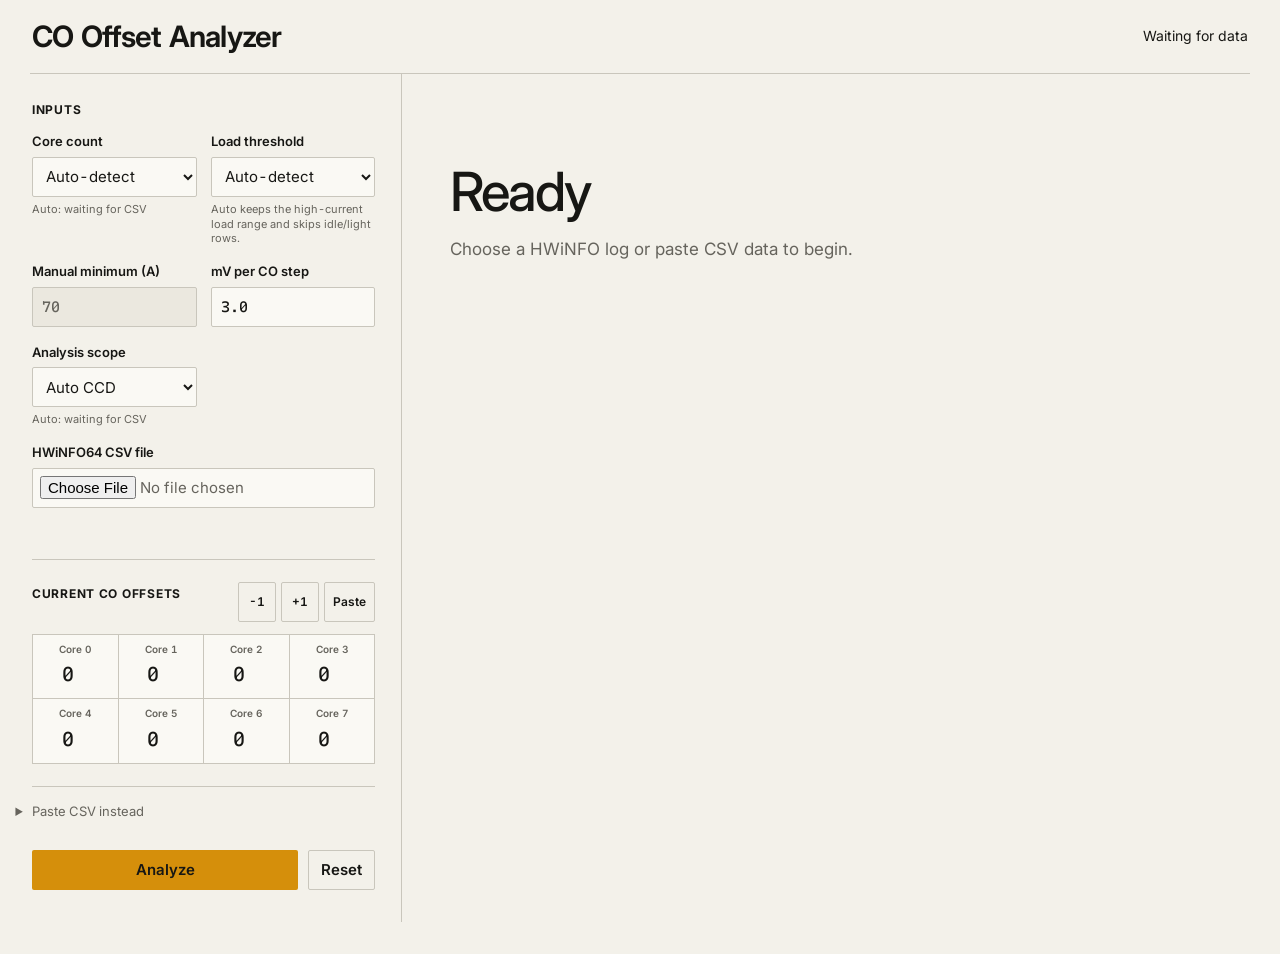
==== index.html @ 3c368aff "Refine V2 typography" ====
<!DOCTYPE html>
<html lang="en">
<head>
    <meta charset="UTF-8">
    <meta name="viewport" content="width=device-width, initial-scale=1.0">
    <title>CO Offset Analyzer — V2</title>
    <link rel="icon" type="image/svg+xml" href="favicon.svg">
    <link rel="preconnect" href="https://fonts.googleapis.com">
    <link rel="preconnect" href="https://fonts.gstatic.com" crossorigin>
    <link rel="stylesheet" href="https://fonts.googleapis.com/css2?family=Inter:wght@400..700&amp;family=Recursive:MONO,wght@1,400..700&amp;display=swap">
    <style>
        :root {
            color-scheme: dark;
            --bg: #111418;
            --panel: #191f26;
            --panel-soft: #202833;
            --panel-strong: #263241;
            --text: #eef3f7;
            --muted: #9eacba;
            --line: #33404f;
            --accent: #52b788;
            --accent-strong: #3a9f72;
            --warn: #f2b84b;
            --danger: #ff6b6b;
            --shadow: 0 24px 80px rgba(0, 0, 0, 0.35);
        }

        * {
            box-sizing: border-box;
        }

        body {
            margin: 0;
            min-height: 100vh;
            background:
                radial-gradient(circle at top left, rgba(82, 183, 136, 0.16), transparent 34rem),
                linear-gradient(135deg, #0f1216 0%, #151b21 52%, #12161b 100%);
            color: var(--text);
            font-family: Inter, "Segoe UI", Arial, sans-serif;
            line-height: 1.45;
        }

        .app {
            width: min(1440px, calc(100% - 32px));
            margin: 0 auto;
            padding: 28px 0 44px;
        }

        .topbar {
            display: flex;
            align-items: flex-end;
            justify-content: space-between;
            gap: 20px;
            margin-bottom: 22px;
        }

        .eyebrow {
            margin: 0 0 6px;
            color: var(--accent);
            font-size: 12px;
            font-weight: 800;
            letter-spacing: 0;
            text-transform: uppercase;
        }

        h1,
        h2,
        h3,
        p {
            margin-top: 0;
        }

        h1 {
            margin-bottom: 0;
            font-size: clamp(28px, 4vw, 48px);
            letter-spacing: 0;
            line-height: 1.05;
        }

        h2 {
            margin-bottom: 16px;
            font-size: 22px;
        }

        h3 {
            margin-bottom: 12px;
            font-size: 16px;
        }

        .status-pill {
            display: inline-flex;
            align-items: center;
            min-height: 34px;
            padding: 7px 12px;
            border: 1px solid var(--line);
            border-radius: 999px;
            background: rgba(25, 31, 38, 0.82);
            color: var(--muted);
            font-size: 13px;
            white-space: nowrap;
        }

        .layout {
            display: grid;
            grid-template-columns: minmax(320px, 430px) minmax(0, 1fr);
            gap: 18px;
            align-items: start;
        }

        .panel {
            background: rgba(25, 31, 38, 0.94);
            border: 1px solid rgba(255, 255, 255, 0.08);
            border-radius: 8px;
            box-shadow: var(--shadow);
        }

        .controls {
            position: sticky;
            top: 18px;
            padding: 20px;
        }

        .results-panel {
            min-height: 560px;
            padding: 20px;
        }

        .section {
            padding: 16px 0;
            border-top: 1px solid var(--line);
        }

        .section:first-of-type {
            padding-top: 0;
            border-top: 0;
        }

        .form-grid {
            display: grid;
            grid-template-columns: 1fr 1fr;
            gap: 12px;
        }

        .form-field-full {
            grid-column: 1 / -1;
        }

        label {
            display: block;
            margin-bottom: 7px;
            color: #c8d2dc;
            font-size: 13px;
            font-weight: 700;
        }

        input[type="number"],
        input[type="file"],
        textarea,
        select {
            width: 100%;
            min-height: 42px;
            padding: 10px 11px;
            border: 1px solid var(--line);
            border-radius: 6px;
            background: #10151b;
            color: var(--text);
            font: inherit;
            outline: none;
            transition: border-color 0.16s ease, box-shadow 0.16s ease, background 0.16s ease;
        }

        input[type="number"]:focus,
        input[type="file"]:focus,
        textarea:focus,
        select:focus {
            border-color: var(--accent);
            box-shadow: 0 0 0 3px rgba(82, 183, 136, 0.18);
        }

        input[type="file"] {
            padding: 8px;
            color: var(--muted);
        }

        textarea {
            min-height: 188px;
            resize: vertical;
            font-family: "Cascadia Mono", Consolas, monospace;
            font-size: 12px;
        }

        .field-note {
            margin: 7px 0 0;
            color: var(--muted);
            font-size: 12px;
        }

        .offset-toolbar {
            display: flex;
            align-items: center;
            justify-content: space-between;
            gap: 12px;
            margin-bottom: 12px;
        }

        .button-row {
            display: flex;
            gap: 8px;
            align-items: center;
        }

        .offset-inputs {
            display: grid;
            grid-template-columns: repeat(auto-fit, minmax(84px, 1fr));
            gap: 9px;
        }

        .offset-input {
            padding: 10px;
            border: 1px solid var(--line);
            border-radius: 6px;
            background: var(--panel-soft);
        }

        .offset-input label {
            margin-bottom: 6px;
            color: var(--muted);
            font-size: 12px;
        }

        .offset-input input {
            min-height: 36px;
            margin: 0;
            text-align: center;
            font-weight: 800;
        }

        .actions {
            display: grid;
            grid-template-columns: 1fr auto;
            gap: 10px;
            margin-top: 16px;
        }

        button {
            min-height: 42px;
            border: 0;
            border-radius: 6px;
            cursor: pointer;
            font: inherit;
            font-weight: 800;
            transition: transform 0.12s ease, background 0.16s ease, border-color 0.16s ease;
        }

        button:hover {
            transform: translateY(-1px);
        }

        button:active {
            transform: translateY(0);
        }

        button:disabled {
            cursor: wait;
            opacity: 0.62;
            transform: none;
        }

        .primary-btn {
            background: var(--accent);
            color: #08110d;
        }

        .primary-btn:hover {
            background: #68c99c;
        }

        .ghost-btn {
            padding: 0 14px;
            border: 1px solid var(--line);
            background: transparent;
            color: var(--text);
        }

        .ghost-btn:hover {
            border-color: var(--accent);
            background: rgba(82, 183, 136, 0.1);
        }

        .empty-state {
            display: grid;
            place-items: center;
            min-height: 516px;
            border: 1px dashed var(--line);
            border-radius: 8px;
            background: rgba(255, 255, 255, 0.02);
            text-align: center;
        }

        .empty-state-inner {
            width: min(440px, 100%);
            padding: 22px;
        }

        .empty-icon {
            display: inline-grid;
            place-items: center;
            width: 58px;
            height: 58px;
            margin-bottom: 16px;
            border-radius: 50%;
            background: rgba(82, 183, 136, 0.14);
            color: var(--accent);
            font-size: 28px;
            font-weight: 900;
        }

        .empty-state p {
            margin-bottom: 0;
            color: var(--muted);
        }

        .message {
            padding: 14px 15px;
            border-radius: 6px;
            border: 1px solid;
            font-weight: 700;
        }

        .message.error {
            border-color: rgba(255, 107, 107, 0.45);
            background: rgba(255, 107, 107, 0.12);
            color: #ffd2d2;
        }

        .message.success {
            border-color: rgba(82, 183, 136, 0.45);
            background: rgba(82, 183, 136, 0.12);
            color: #c9f3dc;
        }

        .message.warn {
            border-color: rgba(242, 184, 75, 0.48);
            background: rgba(242, 184, 75, 0.12);
            color: #ffe0a3;
        }

        .message.info {
            border-color: rgba(111, 171, 214, 0.42);
            background: rgba(111, 171, 214, 0.12);
            color: #d7eafa;
        }

        .metrics {
            display: grid;
            grid-template-columns: repeat(4, minmax(130px, 1fr));
            gap: 10px;
            margin-bottom: 18px;
        }

        .metric {
            padding: 14px;
            border: 1px solid var(--line);
            border-radius: 6px;
            background: var(--panel-soft);
        }

        .metric.good {
            border-color: rgba(82, 183, 136, 0.45);
            background: rgba(82, 183, 136, 0.1);
        }

        .metric.warn {
            border-color: rgba(242, 184, 75, 0.48);
            background: rgba(242, 184, 75, 0.1);
        }

        .metric.bad {
            border-color: rgba(255, 107, 107, 0.48);
            background: rgba(255, 107, 107, 0.1);
        }

        .metric-label {
            margin-bottom: 6px;
            color: var(--muted);
            font-size: 12px;
            font-weight: 800;
            text-transform: uppercase;
            letter-spacing: 0;
        }

        .metric-value {
            font-size: 24px;
            font-weight: 900;
            line-height: 1.1;
        }

        .metric-unit {
            color: var(--muted);
            font-size: 13px;
            font-weight: 700;
        }

        .result-grid {
            display: grid;
            grid-template-columns: minmax(0, 1.1fr) minmax(260px, 0.9fr);
            gap: 14px;
        }

        .result-card {
            border: 1px solid var(--line);
            border-radius: 8px;
            background: var(--panel-soft);
            overflow: hidden;
        }

        .card-head {
            display: flex;
            align-items: center;
            justify-content: space-between;
            gap: 12px;
            padding: 13px 14px;
            border-bottom: 1px solid var(--line);
            background: var(--panel-strong);
        }

        .card-head h3 {
            margin: 0;
        }

        table {
            width: 100%;
            border-collapse: collapse;
        }

        th,
        td {
            padding: 10px 12px;
            border-bottom: 1px solid rgba(255, 255, 255, 0.06);
            text-align: right;
            font-size: 13px;
        }

        th:first-child,
        td:first-child {
            text-align: left;
        }

        th {
            color: var(--muted);
            font-size: 11px;
            text-transform: uppercase;
            letter-spacing: 0;
        }

        tr:last-child td {
            border-bottom: 0;
        }

        .positive {
            color: #ffb4a8;
        }

        .negative {
            color: #a9e8c7;
        }

        .recommendation-list {
            display: grid;
            grid-template-columns: repeat(auto-fit, minmax(104px, 1fr));
            gap: 9px;
            padding: 14px;
        }

        .rec-chip {
            padding: 11px;
            border: 1px solid rgba(82, 183, 136, 0.28);
            border-radius: 6px;
            background: rgba(82, 183, 136, 0.1);
        }

        .rec-chip strong {
            display: block;
            margin-bottom: 4px;
            color: var(--muted);
            font-size: 12px;
        }

        .rec-value {
            font-size: 24px;
            font-weight: 900;
        }

        .rec-change {
            color: var(--muted);
            font-size: 12px;
        }

        .copy-box {
            margin: 0 14px 14px;
            padding: 12px;
            border: 1px solid var(--line);
            border-radius: 6px;
            background: #10151b;
            color: #d8e3eb;
            font-family: "Cascadia Mono", Consolas, monospace;
            font-size: 12px;
            white-space: pre-wrap;
        }

        .file-line {
            display: flex;
            align-items: center;
            justify-content: space-between;
            gap: 8px;
        }

        #fileName {
            color: var(--muted);
            font-size: 12px;
            overflow: hidden;
            text-overflow: ellipsis;
            white-space: nowrap;
        }

        .progress-wrap {
            display: grid;
            gap: 7px;
            margin-top: 10px;
        }

        .progress-wrap[hidden] {
            display: none;
        }

        .progress-head {
            display: flex;
            justify-content: space-between;
            gap: 12px;
            color: var(--muted);
            font-size: 12px;
            font-weight: 800;
        }

        .progress-detail {
            min-width: 0;
            overflow: hidden;
            text-align: right;
            text-overflow: ellipsis;
            white-space: nowrap;
        }

        .progress-track {
            height: 8px;
            overflow: hidden;
            border: 1px solid var(--line);
            border-radius: 999px;
            background: #10151b;
        }

        .progress-bar {
            width: 0%;
            height: 100%;
            border-radius: inherit;
            background: linear-gradient(90deg, var(--accent), #9ee6bd);
            transition: width 0.14s ease;
        }

        .progress-wrap.indeterminate .progress-bar {
            width: 40%;
            animation: progress-sweep 1.15s ease-in-out infinite;
        }

        @keyframes progress-sweep {
            from {
                transform: translateX(-110%);
            }

            to {
                transform: translateX(280%);
            }
        }

        @media (max-width: 980px) {
            .layout,
            .result-grid {
                grid-template-columns: 1fr;
            }

            .controls {
                position: static;
            }

            .metrics {
                grid-template-columns: repeat(2, minmax(0, 1fr));
            }
        }

        @media (max-width: 620px) {
            .app {
                width: min(100% - 20px, 1440px);
                padding-top: 16px;
            }

            .topbar,
            .offset-toolbar {
                align-items: stretch;
                flex-direction: column;
            }

            .button-row {
                display: grid;
                grid-template-columns: repeat(2, minmax(0, 1fr));
            }

            .status-pill {
                width: 100%;
                justify-content: center;
            }

            .form-grid,
            .metrics,
            .actions {
                grid-template-columns: 1fr;
            }

            .metric-value,
            .rec-value {
                font-size: 21px;
            }
        }
    </style>
    <link rel="stylesheet" href="v2.css">
</head>
<body>
    <main class="app">
        <header class="topbar">
            <div>
                <p class="eyebrow">Curve Optimizer</p>
                <h1>CO Offset Analyzer</h1>
            </div>
            <div id="status" class="status-pill" role="status" aria-live="polite">Waiting for data</div>
        </header>

        <div class="layout">
            <section class="panel controls" aria-label="Analyzer controls">
                <div class="section">
                    <h2>Inputs</h2>
                    <div class="form-grid">
                        <div>
                            <label for="coreCount">Core count</label>
                            <select id="coreCount" onchange="updateCoreCountMode()">
                                <option value="auto" selected>Auto-detect</option>
                                <option value="4">4 cores</option>
                                <option value="6">6 cores</option>
                                <option value="8">8 cores</option>
                                <option value="10">10 cores</option>
                                <option value="12">12 cores</option>
                                <option value="14">14 cores</option>
                                <option value="16">16 cores</option>
                                <option value="24">24 cores</option>
                                <option value="32">32 cores</option>
                            </select>
                            <p id="coreDetect" class="field-note">Auto: waiting for CSV</p>
                        </div>
                        <div>
                            <label for="loadThresholdMode">Load threshold</label>
                            <select id="loadThresholdMode" onchange="updateLoadThresholdMode(); rerunIfReady()">
                                <option value="auto" selected>Auto-detect</option>
                                <option value="manual">Manual current</option>
                            </select>
                            <p id="loadThresholdNote" class="field-note">Auto keeps the high-current load range.</p>
                        </div>
                        <div>
                            <label for="minCurrent">Manual minimum (A)</label>
                            <input type="number" id="minCurrent" value="70" step="0.1" disabled>
                        </div>
                        <div>
                            <label for="mvStep">mV per CO step</label>
                            <input type="number" id="mvStep" value="3.0" step="0.1">
                        </div>
                        <div>
                            <label for="analysisScope">Analysis scope</label>
                            <select id="analysisScope" onchange="rerunIfReady()">
                                <option value="auto" selected>Auto CCD</option>
                                <option value="whole">Whole CPU</option>
                            </select>
                            <p id="scopeDetect" class="field-note">Auto: waiting for CSV</p>
                        </div>
                        <div class="form-field-full">
                            <label for="csvFile">HWiNFO64 CSV file</label>
                            <input type="file" id="csvFile" accept=".csv" onchange="handleFileUpload(event)">
                        </div>
                    </div>
                    <div class="file-line">
                        <p class="field-note">Upload a log or paste CSV content below.</p>
                        <span id="fileName"></span>
                    </div>
                    <div id="progressWrap" class="progress-wrap" hidden aria-live="polite">
                        <div class="progress-head">
                            <span id="progressPhase">Idle</span>
                            <span id="progressDetail" class="progress-detail"></span>
                        </div>
                        <div class="progress-track">
                            <div id="progressBar" class="progress-bar"></div>
                        </div>
                    </div>
                </div>

                <div class="section">
                    <div class="offset-toolbar">
                        <h3>Current CO offsets</h3>
                        <div class="button-row">
                            <button type="button" class="ghost-btn" onclick="nudgeAllOffsets(-1)">-1</button>
                            <button type="button" class="ghost-btn" onclick="nudgeAllOffsets(1)">+1</button>
                            <button type="button" class="ghost-btn" onclick="pasteOffsetsFromClipboard()">Paste</button>
                        </div>
                    </div>
                    <div id="offsetInputs" class="offset-inputs"></div>
                </div>

                <details class="source-details">
                    <summary>Paste CSV instead</summary>
                    <label for="csvText">CSV content</label>
                    <textarea id="csvText" placeholder="Paste HWiNFO64 CSV data here..."></textarea>
                    <button type="button" class="ghost-btn" onclick="clearCsv()">Clear pasted data</button>
                </details>

                <div class="actions">
                    <button id="analyzeButton" class="primary-btn" onclick="analyzeData()">Analyze</button>
                    <button type="button" class="ghost-btn" onclick="resetOffsets()">Reset</button>
                </div>
            </section>

            <section class="panel results-panel" aria-label="Analyzer results">
                <div id="results" class="empty-state">
                    <div class="empty-state-inner">
                        <div class="empty-icon">CO</div>
                        <h2>Ready</h2>
                        <p>Choose a HWiNFO log or paste CSV data to begin.</p>
                    </div>
                </div>
            </section>
        </div>
    </main>

    <script>
        let detectedCoreCount = null;
        let detectTimer = null;
        let autoAnalyzeTimer = null;
        let latestRecommendations = null;
        let uploadedCsvText = '';
        let uploadedCsvName = '';
        let activeAnalysisId = 0;
        const DEFAULT_CSV_PLACEHOLDER = 'Paste HWiNFO64 CSV data here...';
        const LARGE_TEXTAREA_LIMIT = 2 * 1024 * 1024;
        const ANALYSIS_YIELD_MS = 32;
        const AUTO_LOAD_PEAK_RATIO = 0.65;
        const AUTO_LOAD_P95_RATIO = 0.85;
        const AUTO_LOAD_USAGE_MIN = 80;
        const AUTO_LOAD_USAGE_MIN_ROWS = 10;
        const AUTO_LOAD_MIN_PER_CORE_A = 2.5;
        const AUTO_LOAD_MIN_FLOOR_A = 20;
        const CLOCK_STRETCH_MIN_ROWS = 100;
        const MIN_ACTIONABLE_ROWS = 30;

        updateOffsetInputs();
        updateLoadThresholdMode();
        document.getElementById('csvText').addEventListener('input', () => {
            uploadedCsvText = '';
            uploadedCsvName = '';
            activeAnalysisId++;
            document.getElementById('fileName').textContent = '';
            document.getElementById('csvText').placeholder = DEFAULT_CSV_PLACEHOLDER;
            clearProgress();
            clearTimeout(detectTimer);
            clearTimeout(autoAnalyzeTimer);
            detectTimer = setTimeout(() => {
                const csvText = getActiveCsvText();
                updateDetectedCoreCountFromText(csvText);
                scheduleAutoAnalyze(csvText);
            }, 180);
        });

        function setStatus(text) {
            document.getElementById('status').textContent = text;
        }

        function getActiveCsvText() {
            return uploadedCsvText || document.getElementById('csvText').value;
        }

        function setProgress(phase, percent = null, detail = '') {
            const wrap = document.getElementById('progressWrap');
            const bar = document.getElementById('progressBar');
            wrap.hidden = false;
            document.getElementById('progressPhase').textContent = phase;
            document.getElementById('progressDetail').textContent = detail;
            setStatus(phase);

            if (Number.isFinite(percent)) {
                const safePercent = Math.max(0, Math.min(100, percent));
                wrap.classList.remove('indeterminate');
                bar.style.width = `${safePercent}%`;
                bar.style.transform = '';
            } else {
                wrap.classList.add('indeterminate');
                bar.style.width = '';
                bar.style.transform = '';
            }
        }

        function clearProgress() {
            const wrap = document.getElementById('progressWrap');
            if (!wrap) return;

            wrap.hidden = true;
            wrap.classList.remove('indeterminate');
            document.getElementById('progressBar').style.width = '0%';
            document.getElementById('progressPhase').textContent = 'Idle';
            document.getElementById('progressDetail').textContent = '';
        }

        function setAnalysisBusy(isBusy) {
            const button = document.getElementById('analyzeButton');
            if (button) button.disabled = isBusy;
        }

        function yieldToBrowser() {
            return new Promise(resolve => setTimeout(resolve, 0));
        }

        async function paintProgress(phase, percent = null, detail = '') {
            setProgress(phase, percent, detail);
            await yieldToBrowser();
        }

        function cancelError() {
            const error = new Error('Analysis cancelled');
            error.cancelled = true;
            return error;
        }

        function ensureAnalysisCurrent(analysisId) {
            if (analysisId !== activeAnalysisId) {
                throw cancelError();
            }
        }

        function formatBytes(bytes) {
            if (!Number.isFinite(bytes)) return '';
            const units = ['B', 'KB', 'MB', 'GB'];
            let size = bytes;
            let unit = 0;

            while (size >= 1024 && unit < units.length - 1) {
                size /= 1024;
                unit++;
            }

            const digits = unit === 0 || size >= 10 ? 0 : 1;
            return `${size.toFixed(digits)} ${units[unit]}`;
        }

        function hasCsvContent(text) {
            return /\S/.test(text);
        }

        function rerunIfReady() {
            updateScopeLabel(null);
            const csvText = getActiveCsvText();
            if (canAnalyzeText(csvText)) {
                analyzeData();
            }
        }

        function updateCoreCountMode() {
            updateCoreCountLabel();
            updateOffsetInputs();
        }

        function updateLoadThresholdMode() {
            const mode = document.getElementById('loadThresholdMode').value;
            const input = document.getElementById('minCurrent');
            const note = document.getElementById('loadThresholdNote');
            input.disabled = mode !== 'manual';
            note.textContent = mode === 'manual'
                ? 'Use this only when you know the current range for the workload.'
                : 'Auto keeps the high-current load range and skips idle/light rows.';
        }

        function resolveCoreCount() {
            const selected = document.getElementById('coreCount').value;
            return selected === 'auto' ? (detectedCoreCount || 8) : parseInt(selected);
        }

        function updateCoreCountLabel() {
            const label = document.getElementById('coreDetect');
            const selected = document.getElementById('coreCount').value;

            if (selected === 'auto') {
                label.textContent = detectedCoreCount ? `Auto: ${detectedCoreCount} cores detected` : 'Auto: waiting for CSV';
            } else {
                label.textContent = `Manual override: ${selected} cores`;
            }
        }

        function updateScopeLabel(groups) {
            const label = document.getElementById('scopeDetect');
            const selected = document.getElementById('analysisScope').value;

            if (selected === 'whole') {
                label.textContent = 'Manual: one CPU-wide baseline';
                return;
            }

            if (!groups) {
                label.textContent = 'Auto: waiting for CSV';
                return;
            }

            const groupCount = Object.keys(groups).length;
            label.textContent = groupCount > 1
                ? `Auto: ${groupCount} CCD groups detected`
                : 'Auto: single CCD / whole CPU';
        }

        function updateOffsetInputs() {
            const coreCount = resolveCoreCount();
            const container = document.getElementById('offsetInputs');
            const previous = getCurrentOffsetsSafe();
            container.innerHTML = '';
            updateCoreCountLabel();

            for (let i = 0; i < coreCount; i++) {
                const div = document.createElement('div');
                div.className = 'offset-input';
                div.innerHTML = `
                    <label for="offset${i}">Core ${i}</label>
                    <input type="number" id="offset${i}" value="${previous[i] ?? 0}" min="-50" max="30">
                `;
                container.appendChild(div);
            }
        }

        function getCurrentOffsetsSafe() {
            const container = document.getElementById('offsetInputs');
            if (!container) return {};

            const offsets = {};
            container.querySelectorAll('input[id^="offset"]').forEach(input => {
                const coreIdx = parseInt(input.id.replace('offset', ''));
                offsets[coreIdx] = parseInt(input.value) || 0;
            });
            return offsets;
        }

        function resetOffsets() {
            document.querySelectorAll('#offsetInputs input').forEach(input => {
                input.value = 0;
            });
            setStatus('Offsets reset');
        }

        function nudgeAllOffsets(amount) {
            document.querySelectorAll('#offsetInputs input').forEach(input => {
                const min = parseInt(input.min);
                const max = parseInt(input.max);
                const current = parseInt(input.value) || 0;
                input.value = Math.max(min, Math.min(max, current + amount));
            });
            setStatus(`${amount > 0 ? 'Increased' : 'Decreased'} all current offsets by 1`);
        }

        function applyOffsetsToInputs(offsets) {
            let applied = 0;

            Object.entries(offsets).forEach(([core, offset]) => {
                const input = document.getElementById(`offset${core}`);
                if (!input) return;

                input.value = Math.max(-50, Math.min(30, parseInt(offset)));
                applied++;
            });

            return applied;
        }

        function parseOffsetsText(text) {
            const offsets = {};
            const corePattern = /Core\s+(\d+)\s*:\s*(-?\d+)/gi;
            let match;

            while ((match = corePattern.exec(text)) !== null) {
                offsets[parseInt(match[1])] = parseInt(match[2]);
            }

            if (Object.keys(offsets).length > 0) {
                return offsets;
            }

            const numericValues = text
                .split(/[\s,;]+/)
                .map(value => value.trim())
                .filter(Boolean)
                .map(Number)
                .filter(Number.isFinite);

            numericValues.forEach((value, index) => {
                offsets[index] = value;
            });

            return offsets;
        }

        function pasteOffsetsFromText(text) {
            const offsets = parseOffsetsText(text);
            const applied = applyOffsetsToInputs(offsets);

            if (applied > 0) {
                setStatus(`Applied ${applied} current offsets`);
            } else {
                setStatus('No offsets found to paste');
            }
        }

        function pasteOffsetsFromClipboard() {
            if (!navigator.clipboard?.readText) {
                setStatus('Clipboard paste unavailable');
                return;
            }

            navigator.clipboard.readText().then(pasteOffsetsFromText).catch(() => {
                setStatus('Clipboard paste blocked');
            });
        }

        function useRecommendationsAsCurrent() {
            if (!latestRecommendations) {
                setStatus('No recommended offsets to use');
                return;
            }

            const changed = Object.entries(latestRecommendations).filter(([core, offset]) => {
                const input = document.getElementById(`offset${core}`);
                return input && (parseInt(input.value) || 0) !== offset;
            }).length;
            applyOffsetsToInputs(latestRecommendations);
            setStatus(`Set ${changed} recommended offset${changed === 1 ? '' : 's'} as current`);
        }

        function clearCsv() {
            document.getElementById('csvText').value = '';
            document.getElementById('csvText').placeholder = DEFAULT_CSV_PLACEHOLDER;
            document.getElementById('fileName').textContent = '';
            uploadedCsvText = '';
            uploadedCsvName = '';
            activeAnalysisId++;
            clearTimeout(detectTimer);
            clearTimeout(autoAnalyzeTimer);
            clearProgress();
            detectedCoreCount = null;
            updateOffsetInputs();
            updateScopeLabel(null);
            setStatus('Waiting for CSV data');
        }

        function handleFileUpload(event) {
            const file = event.target.files[0];
            if (file) {
                const analysisId = ++activeAnalysisId;
                const textArea = document.getElementById('csvText');
                const fileLabel = document.getElementById('fileName');
                const reader = new FileReader();
                clearTimeout(detectTimer);
                clearTimeout(autoAnalyzeTimer);
                uploadedCsvText = '';
                uploadedCsvName = file.name;
                textArea.value = '';
                textArea.placeholder = file.size > LARGE_TEXTAREA_LIMIT
                    ? `Large CSV loaded from ${file.name}; kept out of this text box for performance.`
                    : DEFAULT_CSV_PLACEHOLDER;
                fileLabel.textContent = `${file.name} (${formatBytes(file.size)})`;
                setProgress('Reading CSV', 0, `0 / ${formatBytes(file.size)}`);

                reader.onprogress = function(e) {
                    if (analysisId !== activeAnalysisId) return;
                    if (e.lengthComputable) {
                        const percent = file.size > 0 ? (e.loaded / e.total) * 100 : 100;
                        setProgress('Reading CSV', percent, `${formatBytes(e.loaded)} / ${formatBytes(e.total)}`);
                    } else {
                        setProgress('Reading CSV', null, formatBytes(e.loaded));
                    }
                };
                reader.onerror = function() {
                    if (analysisId !== activeAnalysisId) return;
                    clearProgress();
                    showErrorV2(document.getElementById('results'), `Could not read ${file.name}`);
                };
                reader.onload = async function(e) {
                    if (analysisId !== activeAnalysisId) return;
                    const text = e.target.result || '';
                    uploadedCsvText = text;
                    if (file.size <= LARGE_TEXTAREA_LIMIT) {
                        textArea.value = text;
                    }

                    updateDetectedCoreCountFromText(text);
                    await paintProgress('CSV loaded', 100, `${formatBytes(file.size)} ready`);
                    scheduleAutoAnalyze(text, 0);
                };
                reader.onloadend = function() {
                    event.target.value = '';
                };
                reader.readAsText(file);
            }
        }

        function getCurrentOffsets() {
            const coreCount = resolveCoreCount();
            const offsets = {};
            for (let i = 0; i < coreCount; i++) {
                const input = document.getElementById(`offset${i}`);
                const val = Number(input.value);
                if (!Number.isInteger(val) || val < -50 || val > 30) {
                    throw new Error(`Core ${i} offset must be a whole number from -50 to 30.`);
                }
                offsets[i] = val;
            }
            return offsets;
        }

        function updateDetectedCoreCountFromText(text) {
            if (!hasCsvContent(text)) {
                updateCoreCountLabel();
                return;
            }

            const headers = getCsvHeaders(text);
            const detected = detectCoreCount(headers);

            if (detected > 0 && detected !== detectedCoreCount) {
                detectedCoreCount = detected;
                if (document.getElementById('coreCount').value === 'auto') {
                    updateOffsetInputs();
                } else {
                    updateCoreCountLabel();
                }
            } else {
                updateCoreCountLabel();
            }
        }

        function scheduleAutoAnalyze(text = getActiveCsvText(), delay = 250) {
            clearTimeout(autoAnalyzeTimer);
            autoAnalyzeTimer = setTimeout(() => {
                if (canAnalyzeText(text)) {
                    analyzeData();
                }
            }, delay);
        }

        function canAnalyzeText(text) {
            if (!hasCsvContent(text)) return false;

            const headers = getCsvHeaders(text);
            if (headers.length === 0) return false;

            const hasCurrent = Boolean(resolveLoadSensor(headers));
            const hasVid = headers.some(isCoreVidColumn);
            return hasCurrent && hasVid;
        }

        function getCsvHeaders(text) {
            const firstLine = getFirstNonEmptyLine(text);
            if (!firstLine) return [];

            return parseCSVLine(firstLine).map(cleanCsvHeader);
        }

        function getFirstNonEmptyLine(text) {
            let cursor = 0;

            while (cursor < text.length) {
                const lineInfo = readCsvLine(text, cursor);
                const line = lineInfo.line.replace(/^\uFEFF/, '');
                if (line.trim()) return line;
                cursor = lineInfo.nextCursor;
            }

            return '';
        }

        function cleanCsvHeader(header) {
            return header.trim().replace(/^"|"$/g, '');
        }

        function normalizeHeader(header) {
            return String(header ?? '')
                .normalize('NFD')
                .replace(/[\u0300-\u036f]/g, '')
                .toLowerCase();
        }

        function headerHasUnit(header, unit) {
            return new RegExp(`\\[\\s*${unit}\\s*\\]`, 'i').test(header);
        }

        function containsAny(value, terms) {
            return terms.some(term => value.includes(term));
        }

        const CPU_TERMS = ['cpu', 'processor', 'prozessor', 'processeur', 'procesador', 'processore'];
        const CORE_TERMS = ['core', 'kern', 'coeur', 'noyau', 'nucleo'];
        const CURRENT_TERMS = ['current', 'strom', 'courant', 'corriente', 'corrente', 'amper'];
        const CORE_CURRENT_TERMS = ['corecurrent', 'core current', 'kernstrom', 'kern strom', 'courantcoeur', 'courant coeur'];
        const POWER_TERMS = ['power', 'leistung', 'puissance', 'potencia', 'potenza'];
        const VOLTAGE_TERMS = ['voltage', 'spannung', 'tension', 'voltaje', 'tensione'];
        const CLOCK_TERMS = ['clock', 'takt', 'frequenz', 'frequency', 'frequence', 'frecuencia', 'frequencia', 'frequenza'];
        const EFFECTIVE_TERMS = ['effective', 'effektiv', 'effectif', 'efectiv', 'effettiv', 'efetiv'];
        const USAGE_TERMS = ['usage', 'utility', 'auslastung', 'utilisation', 'utilization', 'utilizacion', 'uso', 'charge', 'utilizzo'];
        const CLOCK_EXCLUDE_TERMS = [
            'gpu',
            'l3',
            'cache',
            'bus',
            'memory',
            'speicher',
            'dram',
            'fabric',
            'fclk',
            'uclk',
            'limit',
            'grenzwert',
            'controller',
            'ratio'
        ];

        function isAverageHeader(normalizedHeader) {
            return containsAny(normalizedHeader, ['avg', 'average', 'durchschnitt', 'moyenne', 'promedio', 'media']);
        }

        function extractCoreIndex(header, allowLoose = false) {
            const normalized = normalizeHeader(header);
            const patterns = [
                /\bcore\s*#?\s*(\d+)\b/i,
                /\bcore(\d+)\b/i,
                /\bkern\s*#?\s*(\d+)\b/i,
                /\bcoeur\s*#?\s*(\d+)\b/i,
                /\bnoyau\s*#?\s*(\d+)\b/i,
                /\bnucleo\s*#?\s*(\d+)\b/i,
                /\bnucleo(\d+)\b/i
            ];

            for (const pattern of patterns) {
                const match = normalized.match(pattern);
                if (match) return parseInt(match[1]);
            }

            if (allowLoose && (/\bvid\b/.test(normalized) || /\bt\d+\b/.test(normalized) || /\bccd\s*\d+/.test(normalized))) {
                const firstNumber = normalized.match(/(?:^|[^\d])(\d+)(?:[^\d]|$)/);
                return firstNumber ? parseInt(firstNumber[1]) : null;
            }

            return null;
        }

        function isCoreVidColumn(header) {
            return headerHasUnit(header, 'V')
                && /\bvid\b/i.test(header)
                && extractCoreIndex(header, true) !== null;
        }

        function detectCoreCount(headers) {
            const coreIndexes = headers
                .filter(isCoreVidColumn)
                .map(h => extractCoreIndex(h, true))
                .filter(Number.isFinite);

            return coreIndexes.length > 0 ? Math.max(...coreIndexes) + 1 : 0;
        }

        function getCoreIndexFromVidColumn(col) {
            return isCoreVidColumn(col) ? extractCoreIndex(col, true) : null;
        }

        function detectCCDGroups(headers, coreIndexes) {
            const groups = {};
            const knownCores = new Set(coreIndexes);

            headers.forEach(header => {
                const ccdMatch = header.match(/\bCCD\s*(\d+)\b/i);
                if (!ccdMatch) return;

                const coreIdx = extractCoreIndex(header);
                const ccdIdx = parseInt(ccdMatch[1]);
                if (!knownCores.has(coreIdx)) return;

                const label = `CCD${ccdIdx}`;
                if (!groups[label]) groups[label] = [];
                if (!groups[label].includes(coreIdx)) groups[label].push(coreIdx);
            });


            const memberships = coreIndexes.map(core => Object.values(groups)
                .filter(cores => cores.includes(core)).length);
            const incompleteOrAmbiguous = memberships.some(count => count !== 1);

            if (Object.keys(groups).length === 0 || incompleteOrAmbiguous) {
                Object.keys(groups).forEach(group => delete groups[group]);
                groups.CPU = [...coreIndexes];
            }

            Object.values(groups).forEach(cores => cores.sort((a, b) => a - b));
            return groups;
        }

        function resolveAnalysisGroups(headers, coreIndexes) {
            const scope = document.getElementById('analysisScope').value;
            const ccdGroups = detectCCDGroups(headers, coreIndexes);

            if (scope === 'whole' || Object.keys(ccdGroups).length < 2) {
                const groups = { CPU: [...coreIndexes] };
                updateScopeLabel(groups);
                return groups;
            }

            updateScopeLabel(ccdGroups);
            return ccdGroups;
        }

        function getCoreGroupLabel(groups, coreIdx) {
            return Object.entries(groups).find(([, cores]) => cores.includes(coreIdx))?.[0] || 'CPU';
        }

        function calculateReferenceBaselines(vidMeans, groups) {
            const referenceBaselines = {};
            const groupBaselines = {};
            const meansByCore = {};

            Object.entries(vidMeans).forEach(([col, mean]) => {
                const coreIdx = getCoreIndexFromVidColumn(col);
                if (coreIdx !== null) meansByCore[coreIdx] = mean;
            });

            Object.entries(groups).forEach(([group, cores]) => {
                const values = cores.map(core => meansByCore[core]).filter(Number.isFinite);
                if (values.length === 0) return;

                const groupBaseline = median(values);
                groupBaselines[group] = groupBaseline;
                cores.forEach(core => {
                    referenceBaselines[core] = groupBaseline;
                });
            });

            return { referenceBaselines, groupBaselines };
        }

        function readCsvLine(text, cursor) {
            let inQuotes = false;
            let lineEnd = text.length;

            for (let i = cursor; i < text.length; i++) {
                if (text[i] === '"') {
                    if (inQuotes && text[i + 1] === '"') {
                        i++;
                    } else {
                        inQuotes = !inQuotes;
                    }
                } else if (text[i] === '\n' && !inQuotes) {
                    lineEnd = i;
                    break;
                }
            }

            if (lineEnd > cursor && text.charCodeAt(lineEnd - 1) === 13) {
                lineEnd--;
            }

            return {
                line: text.slice(cursor, lineEnd),
                nextCursor: lineEnd >= text.length ? text.length : lineEnd + 1
            };
        }

        async function parseCSVAsync(text, analysisId) {
            let cursor = 0;
            let headerLine = '';

            while (cursor < text.length) {
                const lineInfo = readCsvLine(text, cursor);
                const line = lineInfo.line.replace(/^\uFEFF/, '');
                cursor = lineInfo.nextCursor;

                if (line.trim()) {
                    headerLine = line;
                    break;
                }
            }

            if (!headerLine || cursor >= text.length) return null;

            const headers = parseCSVLine(headerLine).map(cleanCsvHeader);
            const rows = [];
            let parsedLines = 0;
            let skippedRows = 0;
            let lastYield = performance.now();
            await paintProgress('Parsing CSV', 5, `${headers.length} columns`);

            while (cursor < text.length) {
                const lineInfo = readCsvLine(text, cursor);
                const line = lineInfo.line;
                cursor = lineInfo.nextCursor;

                if (!line.trim()) continue;

                const rawValues = parseCSVLine(line);
                const values = repairCsvValuesForHeaders(headers, rawValues);
                if (values.length === headers.length) {
                    const row = {};
                    headers.forEach((h, idx) => {
                        row[h] = values[idx];
                    });
                    rows.push(row);
                } else {
                    skippedRows++;
                }
                parsedLines++;

                if (parsedLines % 500 === 0 && performance.now() - lastYield >= ANALYSIS_YIELD_MS) {
                    ensureAnalysisCurrent(analysisId);
                    const percent = text.length > 0 ? 5 + (cursor / text.length) * 30 : 35;
                    const detail = `${rows.length.toLocaleString()} rows`;
                    setProgress('Parsing CSV', Math.min(35, percent), detail);
                    await yieldToBrowser();
                    lastYield = performance.now();
                }
            }

            const detail = skippedRows > 0
                ? `${rows.length.toLocaleString()} rows, ${skippedRows.toLocaleString()} skipped`
                : `${rows.length.toLocaleString()} rows`;
            await paintProgress('Parsing CSV', 35, detail);
            return { headers, rows };
        }

        function parseCSVLine(line) {
            const result = [];
            let current = '';
            let inQuotes = false;

            for (let i = 0; i < line.length; i++) {
                const char = line[i];
                const next = line[i + 1];

                if (char === '"' && inQuotes && next === '"') {
                    current += '"';
                    i++;
                } else if (char === '"') {
                    inQuotes = !inQuotes;
                } else if (char === ',' && !inQuotes) {
                    result.push(current.trim());
                    current = '';
                } else {
                    current += char;
                }
            }
            result.push(current.trim());
            return result;
        }

        function repairCsvValuesForHeaders(headers, values) {
            if (values.length <= headers.length) return values;

            const repaired = [];
            let cursor = 0;
            let extra = values.length - headers.length;

            for (let i = 0; i < headers.length; i++) {
                const value = values[cursor] ?? '';
                const next = values[cursor + 1] ?? '';
                const remainingHeaders = headers.length - i - 1;
                const remainingValuesAfterSingle = values.length - cursor - 1;
                const mustCombine = remainingValuesAfterSingle > remainingHeaders;

                if (extra > 0 && mustCombine && canRepairDecimalComma(headers[i], value, next)) {
                    repaired.push(`${value},${next}`);
                    cursor += 2;
                    extra--;
                } else {
                    repaired.push(value);
                    cursor++;
                }
            }

            return repaired;
        }

        function canRepairDecimalComma(header, value, nextValue) {
            if (!isDecimalFriendlyHeader(header)) return false;
            if (!/^-?\d+$/.test(String(value).trim())) return false;
            return /^\d{1,3}$/.test(String(nextValue).trim());
        }

        function isDecimalFriendlyHeader(header) {
            const normalized = normalizeHeader(header).trim();
            if (headerHasUnit(header, 'Yes/No')) return false;
            if (normalized === 'date' || normalized === 'time') return false;
            if (headerHasUnit(header, 'MB')) return false;
            return /\[[^\]]*(%|v|a|w|mhz|ghz|°c|c|x|gb\/s|mb\/s|kb\/s|fps|ms)[^\]]*\]/i.test(header)
                || /\[\s*\]/.test(header);
        }

        function rankedColumns(headers, scorer) {
            return headers
                .map((header, index) => ({ header, index, score: scorer(header) }))
                .filter(item => item.score > 0)
                .sort((a, b) => b.score - a.score || a.index - b.index);
        }

        function findBestColumn(headers, scorer) {
            return rankedColumns(headers, scorer)[0]?.header || null;
        }

        function isCpuHeader(normalizedHeader) {
            return containsAny(normalizedHeader, CPU_TERMS);
        }

        function isExcludedSvi3Rail(normalizedHeader) {
            return containsAny(normalizedHeader, ['soc', 'misc', 'gpu']);
        }

        function scoreDirectCurrentHeader(header) {
            const normalized = normalizeHeader(header);
            if (!headerHasUnit(header, 'A')) return 0;
            if (!isCpuHeader(normalized) || !normalized.includes('svi3')) return 0;
            if (isExcludedSvi3Rail(normalized)) return 0;
            if (!containsAny(normalized, CURRENT_TERMS) && !containsAny(normalized, CORE_CURRENT_TERMS) && !normalized.includes('vddcr_vdd') && !normalized.includes('vddcr vdd')) return 0;

            let score = 50;
            if (normalized.includes('vddcr_vdd') || normalized.includes('vddcr vdd')) score += 25;
            if (containsAny(normalized, CORE_TERMS)) score += 15;
            if (containsAny(normalized, CURRENT_TERMS)) score += 20;
            if (containsAny(normalized, CORE_CURRENT_TERMS)) score += 30;
            return score;
        }

        function scoreCorePowerHeader(header) {
            const normalized = normalizeHeader(header);
            if (!headerHasUnit(header, 'W')) return 0;
            if (!isCpuHeader(normalized) || !normalized.includes('svi3')) return 0;
            if (isExcludedSvi3Rail(normalized) || normalized.includes('ppt')) return 0;

            let score = 45;
            if (containsAny(normalized, CORE_TERMS)) score += 20;
            if (containsAny(normalized, POWER_TERMS)) score += 20;
            if (normalized.includes('vddcr_vdd') || normalized.includes('vddcr vdd')) score += 5;
            return score;
        }

        function scoreVddVoltageHeader(header) {
            const normalized = normalizeHeader(header);
            if (!headerHasUnit(header, 'V')) return 0;
            if (!isCpuHeader(normalized) || !normalized.includes('svi3')) return 0;
            if (isExcludedSvi3Rail(normalized)) return 0;
            if (!normalized.includes('vddcr_vdd') && !normalized.includes('vddcr vdd')) return 0;

            let score = 70;
            if (containsAny(normalized, VOLTAGE_TERMS)) score += 20;
            return score;
        }

        function scoreTdcHeader(header) {
            const normalized = normalizeHeader(header);
            if (!headerHasUnit(header, 'A')) return 0;
            if (!isCpuHeader(normalized) || !/\btdc\b/.test(normalized)) return 0;
            return 70;
        }

        function resolveLoadSensor(headers) {
            const directCurrentCol = findBestColumn(headers, scoreDirectCurrentHeader);
            if (directCurrentCol) {
                return {
                    label: directCurrentCol,
                    kind: 'current',
                    note: 'SVI3 TFN VDDCR_VDD rail current (all cores)',
                    read: row => parseNumber(row[directCurrentCol])
                };
            }

            const corePowerCol = findBestColumn(headers, scoreCorePowerHeader);
            const vddVoltageCol = findBestColumn(headers, scoreVddVoltageHeader);
            if (corePowerCol && vddVoltageCol) {
                return {
                    label: `${corePowerCol} / ${vddVoltageCol}`,
                    kind: 'estimatedCurrent',
                    note: 'SVI3 TFN core-rail P/V current proxy',
                    read: row => {
                        const power = parseNumber(row[corePowerCol]);
                        const voltage = parseNumber(row[vddVoltageCol]);
                        return Number.isFinite(power) && Number.isFinite(voltage) && voltage > 0.1
                            ? power / voltage
                            : NaN;
                    }
                };
            }

            const tdcCol = findBestColumn(headers, scoreTdcHeader);
            if (tdcCol) {
                return {
                    label: tdcCol,
                    kind: 'tdc',
                    note: 'CPU TDC fallback',
                    read: row => parseNumber(row[tdcCol])
                };
            }

            return null;
        }

        async function analyzeData() {
            const analysisId = ++activeAnalysisId;
            clearTimeout(autoAnalyzeTimer);
            const csvText = getActiveCsvText();
            const loadThresholdMode = document.getElementById('loadThresholdMode').value;
            const manualMinCurrent = parseFloat(document.getElementById('minCurrent').value);
            const mvStep = parseFloat(document.getElementById('mvStep').value);
            const currentOffsets = getCurrentOffsets();
            const resultsDiv = document.getElementById('results');

            if (!hasCsvContent(csvText)) {
                clearProgress();
                showErrorV2(resultsDiv, 'Please upload or paste CSV data.');
                return;
            }

            if (!Number.isFinite(mvStep) || mvStep <= 0 || (loadThresholdMode === 'manual' && !Number.isFinite(manualMinCurrent))) {
                clearProgress();
                showErrorV2(resultsDiv, 'Load threshold and mV step must be valid numbers.');
                return;
            }

            setAnalysisBusy(true);
            try {
                await paintProgress('Preparing analysis', 2, uploadedCsvName || 'Pasted CSV');

                const data = await parseCSVAsync(csvText, analysisId);
                ensureAnalysisCurrent(analysisId);
                if (!data) {
                    throw new Error('Failed to parse CSV');
                }

                await paintProgress('Finding columns', 38, `${data.headers.length} columns`);

                const loadSensor = resolveLoadSensor(data.headers);
                if (!loadSensor) {
                    throw new Error('Could not find CPU core current, CPU TDC, or SVI3 core power + VDD voltage columns');
                }

                const detected = detectCoreCount(data.headers);
                if (detected > 0) {
                    detectedCoreCount = detected;
                    if (document.getElementById('coreCount').value === 'auto') {
                        updateOffsetInputs();
                    } else {
                        updateCoreCountLabel();
                    }
                }

                const selectedCoreCount = resolveCoreCount();
                const seenVidCores = new Set();
                const vidCols = data.headers
                    .filter(isCoreVidColumn)
                    .filter(h => {
                        const coreIdx = getCoreIndexFromVidColumn(h);
                        if (coreIdx === null || coreIdx >= selectedCoreCount || seenVidCores.has(coreIdx)) return false;
                        seenVidCores.add(coreIdx);
                        return true;
                    });
                const coreIndexes = vidCols
                    .map(getCoreIndexFromVidColumn)
                    .filter(Number.isFinite)
                    .sort((a, b) => a - b);

                if (vidCols.length === 0) {
                    throw new Error('Could not find any Core VID columns');
                }

                const loadThreshold = await resolveLoadThresholdAsync(data.rows, data.headers, loadSensor, coreIndexes, selectedCoreCount, loadThresholdMode, manualMinCurrent, analysisId);
                ensureAnalysisCurrent(analysisId);

                const loadRows = await filterRowsByCurrentAsync(
                    data.rows,
                    loadSensor,
                    loadThreshold.current,
                    analysisId,
                    loadThreshold.usageSensor,
                    loadThreshold.usageThreshold
                );
                ensureAnalysisCurrent(analysisId);

                if (loadRows.length === 0) {
                    throw new Error(`No rows found with load current >= ${formatAmps(loadThreshold.current)} using ${loadSensor.note}`);
                }
                const validRows = await filterRowsWithCompleteVidsAsync(loadRows, vidCols, analysisId);
                ensureAnalysisCurrent(analysisId);
                if (validRows.length === 0) {
                    throw new Error('Loaded rows did not contain complete, plausible simultaneous VID samples for every analyzed core.');
                }

                const vidMeans = await calculateVidMeansAsync(validRows, vidCols, analysisId);
                ensureAnalysisCurrent(analysisId);

                const missingVidCores = vidCols
                    .filter(col => !Number.isFinite(vidMeans[col]))
                    .map(getCoreIndexFromVidColumn)
                    .filter(Number.isFinite);
                if (missingVidCores.length > 0) {
                    throw new Error(`No usable VID samples for core${missingVidCores.length === 1 ? '' : 's'} ${missingVidCores.join(', ')} in the filtered rows.`);
                }

                const correlation = await calculateAvgCorrelationAsync(validRows, vidCols, analysisId);
                ensureAnalysisCurrent(analysisId);

                const groups = resolveAnalysisGroups(data.headers, coreIndexes);
                await paintProgress('Calculating offsets', 84, `${coreIndexes.length} cores`);
                const { referenceBaselines, groupBaselines } = calculateReferenceBaselines(vidMeans, groups);
                const vidStats = calculateVidStats(vidMeans, referenceBaselines);
                const clockStretch = await calculateClockStretchAsync(validRows, data.headers, coreIndexes, analysisId);
                ensureAnalysisCurrent(analysisId);
                const limitHeadroom = calculateLimitHeadroom(data.rows, validRows, data.headers);
                const railContext = calculateRailContext(validRows, data.headers, loadSensor);
                const recommendationGate = evaluateRecommendationGate(validRows.length, clockStretch);
                const recommendations = recommendationGate.actionable
                    ? calculateOffsets(vidMeans, referenceBaselines, mvStep, currentOffsets, vidStats) : preserveCurrentOffsets(vidMeans, currentOffsets);

                await paintProgress('Rendering results', 97, `${validRows.length.toLocaleString()} filtered rows`);
                displayResultsV2(resultsDiv, {
                    totalRows: data.rows.length,
                    validRows: validRows.length,
                    minCurrent: loadThreshold.current,
                    loadThreshold,
                    stdDev: vidStats.stdDev,
                    maxDelta: vidStats.maxHighDelta,
                    correlation,
                    mvStep,
                    vidMeans,
                    referenceBaselines,
                    groupBaselines,
                    groups,
                    currentOffsets,
                    recommendationGate,
                    recommendations,
                    clockStretch,
                    limitHeadroom,
                    loadSensor,
                    railContext
                });
                setProgress('Analysis complete', 100, `${validRows.length.toLocaleString()} filtered rows`);
                setStatus(`Analysis complete · ${validRows.length.toLocaleString()} rows`);
            } catch (error) {
                if (error.cancelled) return;
                clearProgress();
                showErrorV2(resultsDiv, error.message);
            } finally {
                if (analysisId === activeAnalysisId) {
                    setAnalysisBusy(false);
                }
            }
        }

        async function resolveLoadThresholdAsync(rows, headers, loadSensor, coreIndexes, selectedCoreCount, mode, manualMinCurrent, analysisId) {
            if (mode === 'manual') {
                await paintProgress('Load threshold', 45, `Manual >= ${formatAmps(manualMinCurrent)}`);
                return {
                    mode: 'manual',
                    current: manualMinCurrent,
                    label: `Manual >= ${formatAmps(manualMinCurrent)}`,
                    usageSensor: null,
                    usageThreshold: null
                };
            }

            const usageSensor = resolveLoadUsageSensor(headers, coreIndexes);
            const samples = await collectLoadSamplesAsync(rows, loadSensor, usageSensor, analysisId);
            if (samples.length === 0) {
                throw new Error(`Could not read any load current values from ${loadSensor.note}`);
            }

            const values = samples.map(sample => sample.current).sort((a, b) => a - b);
            const p75 = percentileSorted(values, 0.75);
            const p90 = percentileSorted(values, 0.90);
            const p95 = percentileSorted(values, 0.95);
            const maxCurrent = values[values.length - 1];
            const coreCount = coreIndexes.length || selectedCoreCount;
            const usefulFloor = getAutoLoadUsefulFloor(coreCount);

            if (maxCurrent < usefulFloor) {
                throw new Error(`Auto load threshold did not find a heavy CPU load. Highest observed load current was ${formatAmps(maxCurrent)}; expected at least about ${formatAmps(usefulFloor)} for ${coreCount} cores. Collect a heavier workload log or switch Load threshold to Manual current.`);
            }

            const highUsageValues = usageSensor
                ? samples
                    .filter(sample => Number.isFinite(sample.usage) && sample.usage >= AUTO_LOAD_USAGE_MIN)
                    .map(sample => sample.current)
                    .sort((a, b) => a - b)
                : [];
            const usageValues = usageSensor
                ? samples
                    .map(sample => sample.usage)
                    .filter(Number.isFinite)
                    .sort((a, b) => a - b)
                : [];
            const maxUsage = usageValues.length > 0 ? usageValues[usageValues.length - 1] : NaN;

            if (usageSensor && highUsageValues.length < AUTO_LOAD_USAGE_MIN_ROWS) {
                const observed = Number.isFinite(maxUsage)
                    ? ` Highest observed CPU usage was ${roundToTenth(maxUsage).toFixed(1)}%.`
                    : '';
                throw new Error(`Auto load threshold did not find enough high-CPU-usage rows from ${usageSensor.label}. Found ${highUsageValues.length.toLocaleString()} rows at or above ${AUTO_LOAD_USAGE_MIN}% CPU usage; expected at least ${AUTO_LOAD_USAGE_MIN_ROWS}.${observed} Run a heavier all-core workload log or switch Load threshold to Manual current if you intentionally want to analyze this light-load data.`);
            }

            let method = 'currentDistribution';
            let thresholdSource = 'current distribution';
            let thresholdRaw = Math.max(
                p90,
                p95 * AUTO_LOAD_P95_RATIO,
                maxCurrent * AUTO_LOAD_PEAK_RATIO,
                usefulFloor
            );
            const highUsagePeak = highUsageValues.length > 0 ? highUsageValues[highUsageValues.length - 1] : 0;

            if (highUsageValues.length >= AUTO_LOAD_USAGE_MIN_ROWS && highUsagePeak >= usefulFloor) {
                method = 'cpuUsage';
                thresholdSource = `${usageSensor.label} >= ${AUTO_LOAD_USAGE_MIN}%`;
                thresholdRaw = Math.max(
                    percentileSorted(highUsageValues, 0.10),
                    usefulFloor
                );
            }

            const threshold = roundDownToTenth(Math.min(thresholdRaw, maxCurrent));

            await paintProgress('Load threshold', 45, `Auto >= ${formatAmps(threshold)} from ${thresholdSource}`);
            return {
                mode: 'auto',
                current: threshold,
                label: `Auto >= ${formatAmps(threshold)}`,
                method,
                thresholdSource,
                sampleCount: samples.length,
                highUsageRows: highUsageValues.length,
                usageSensor: method === 'cpuUsage' ? usageSensor : null,
                usageThreshold: method === 'cpuUsage' ? AUTO_LOAD_USAGE_MIN : null,
                usageSensorLabel: usageSensor?.label || '',
                p75,
                p90,
                p95,
                maxCurrent,
                usefulFloor
            };
        }

        function resolveLoadUsageSensor(headers, coreIndexes) {
            const aggregateCol = findBestColumn(headers, scoreAggregateCpuUsageHeader);
            if (aggregateCol) {
                return {
                    label: aggregateCol,
                    kind: 'aggregateUsage',
                    read: row => parseNumber(row[aggregateCol])
                };
            }

            const threadCols = [...new Set(coreIndexes.flatMap(core => findCoreColumns(headers, core, scoreThreadActivityHeader)))];
            if (threadCols.length === 0) return null;

            return {
                label: 'per-thread usage average',
                kind: 'threadUsageAverage',
                read: row => {
                    const values = threadCols.map(col => parseNumber(row[col])).filter(Number.isFinite);
                    return values.length > 0 ? mean(values) : NaN;
                }
            };
        }

        function scoreAggregateCpuUsageHeader(header) {
            const normalized = normalizeHeader(header);
            if (!headerHasUnit(header, '%')) return 0;
            if (containsAny(normalized, ['memory', 'speicher', 'gpu', 'thermal', 'thermisch', 'limit', 'grenzwert', 'ppt', 'tdc', 'edc', 'c0', 'c1', 'c6', 'clock', 'takt'])) return 0;
            if (!containsAny(normalized, USAGE_TERMS)) return 0;
            if (!containsAny(normalized, CPU_TERMS) && !containsAny(normalized, CORE_TERMS)) return 0;
            if (normalized.includes('max') || normalized.includes('thread')) return 0;

            let score = 40;
            if (containsAny(normalized, ['total', 'gesamt', 'entier', 'totale'])) score += 35;
            if (isAverageHeader(normalized)) score += 25;
            if (containsAny(normalized, CPU_TERMS)) score += 15;
            return score;
        }

        async function collectLoadSamplesAsync(rows, loadSensor, usageSensor, analysisId) {
            const samples = [];
            let lastYield = performance.now();

            for (let i = 0; i < rows.length; i++) {
                const current = loadSensor.read(rows[i]);
                if (Number.isFinite(current) && current > 0) {
                    const usage = usageSensor ? usageSensor.read(rows[i]) : NaN;
                    samples.push({ current, usage });
                }

                if (i % 5000 === 0 && performance.now() - lastYield >= ANALYSIS_YIELD_MS) {
                    ensureAnalysisCurrent(analysisId);
                    const percent = rows.length > 0 ? 38 + (i / rows.length) * 7 : 45;
                    setProgress('Choosing load threshold', percent, `${samples.length.toLocaleString()} current samples`);
                    await yieldToBrowser();
                    lastYield = performance.now();
                }
            }

            const detail = usageSensor
                ? `${samples.length.toLocaleString()} current samples, usage from ${usageSensor.label}`
                : `${samples.length.toLocaleString()} current samples`;
            await paintProgress('Choosing load threshold', 45, detail);
            return samples;
        }

        function getAutoLoadUsefulFloor(coreCount) {
            return Math.max(AUTO_LOAD_MIN_FLOOR_A, coreCount * AUTO_LOAD_MIN_PER_CORE_A);
        }

        function roundToTenth(value) {
            return Math.round(value * 10) / 10;
        }

        function roundDownToTenth(value) {
            return Math.floor(value * 10) / 10;
        }

        function formatAmps(value) {
            return `${roundToTenth(value).toFixed(1)} A`;
        }

        async function filterRowsByCurrentAsync(rows, loadSensor, minCurrent, analysisId, usageSensor = null, minUsage = null) {
            const validRows = [];
            let lastYield = performance.now();

            for (let i = 0; i < rows.length; i++) {
                const current = loadSensor.read(rows[i]);
                const usage = usageSensor ? usageSensor.read(rows[i]) : NaN;
                const usageMatches = !usageSensor || !Number.isFinite(minUsage)
                    || (Number.isFinite(usage) && usage >= minUsage);
                if (Number.isFinite(current) && current >= minCurrent && usageMatches) {
                    validRows.push(rows[i]);
                }

                if (i % 5000 === 0 && performance.now() - lastYield >= ANALYSIS_YIELD_MS) {
                    ensureAnalysisCurrent(analysisId);
                    const percent = rows.length > 0 ? 45 + (i / rows.length) * 5 : 50;
                    setProgress('Filtering rows', percent, `${validRows.length.toLocaleString()} matched, ${loadSensor.note}`);
                    await yieldToBrowser();
                    lastYield = performance.now();
                }
            }

            await paintProgress('Filtering rows', 50, `${validRows.length.toLocaleString()} matched, ${loadSensor.note}`);
            return validRows;
        }

        async function filterRowsWithCompleteVidsAsync(rows, vidCols, analysisId) {
            const validRows = [];
            let lastYield = performance.now();

            for (let i = 0; i < rows.length; i++) {
                const complete = vidCols.every(col => {
                    const value = parseNumber(rows[i][col]);
                    return Number.isFinite(value) && value >= 0.2 && value <= 2.0;
                });
                if (complete) validRows.push(rows[i]);

                if (i % 5000 === 0 && performance.now() - lastYield >= ANALYSIS_YIELD_MS) {
                    ensureAnalysisCurrent(analysisId);
                    setProgress('Validating VID samples', 50, `${validRows.length.toLocaleString()} complete rows`);
                    await yieldToBrowser();
                    lastYield = performance.now();
                }
            }

            await paintProgress('Validating VID samples', 50, `${validRows.length.toLocaleString()} complete rows`);
            return validRows;
        }

        async function calculateVidMeansAsync(rows, vidCols, analysisId) {
            const sums = {};
            const counts = {};
            let lastYield = performance.now();

            vidCols.forEach(col => {
                sums[col] = 0;
                counts[col] = 0;
            });

            for (let i = 0; i < rows.length; i++) {
                const row = rows[i];
                vidCols.forEach(col => {
                    const value = parseNumber(row[col]);
                    if (Number.isFinite(value) && value >= 0.2 && value <= 2.0) {
                        sums[col] += value;
                        counts[col]++;
                    }
                });

                if (i % 3000 === 0 && performance.now() - lastYield >= ANALYSIS_YIELD_MS) {
                    ensureAnalysisCurrent(analysisId);
                    const percent = rows.length > 0 ? 50 + (i / rows.length) * 10 : 60;
                    setProgress('Calculating VID means', percent, `${vidCols.length} cores`);
                    await yieldToBrowser();
                    lastYield = performance.now();
                }
            }

            const vidMeans = {};
            vidCols.forEach(col => {
                if (counts[col] > 0) {
                    vidMeans[col] = sums[col] / counts[col];
                }
            });

            await paintProgress('Calculating VID means', 60, `${Object.keys(vidMeans).length} cores`);
            return vidMeans;
        }

        async function calculateAvgCorrelationAsync(rows, cols, analysisId) {
            const n = cols.length;
            if (n < 2) return 0;

            const pairTotal = (n * (n - 1)) / 2;
            let pairIndex = 0;
            let sumCorr = 0;
            let count = 0;

            for (let i = 0; i < n; i++) {
                for (let j = i + 1; j < n; j++) {
                    const corr = await pearsonCorrelationAsync(rows, cols[i], cols[j], analysisId, pairIndex, pairTotal);
                    if (!isNaN(corr)) {
                        sumCorr += corr;
                        count++;
                    }
                    pairIndex++;
                }
            }

            await paintProgress('Calculating correlation', 82, `${pairTotal.toLocaleString()} pairs`);
            return count > 0 ? sumCorr / count : 0;
        }

        async function pearsonCorrelationAsync(rows, col1, col2, analysisId, pairIndex, pairTotal) {
            let n = 0;
            let meanX = 0;
            let meanY = 0;
            let coMoment = 0;
            let m2X = 0;
            let m2Y = 0;
            let lastYield = performance.now();

            for (let i = 0; i < rows.length; i++) {
                const x = parseNumber(rows[i][col1]);
                const y = parseNumber(rows[i][col2]);

                if (Number.isFinite(x) && Number.isFinite(y)) {
                    n++;
                    const deltaX = x - meanX;
                    meanX += deltaX / n;
                    const deltaY = y - meanY;
                    meanY += deltaY / n;
                    coMoment += deltaX * (y - meanY);
                    m2X += deltaX * (x - meanX);
                    m2Y += deltaY * (y - meanY);
                }

                if (i % 5000 === 0 && performance.now() - lastYield >= ANALYSIS_YIELD_MS) {
                    ensureAnalysisCurrent(analysisId);
                    const pairProgress = pairTotal > 0 ? (pairIndex + (i / rows.length)) / pairTotal : 1;
                    const percent = 60 + pairProgress * 22;
                    setProgress('Calculating correlation', percent, `${pairIndex + 1}/${pairTotal} pairs`);
                    await yieldToBrowser();
                    lastYield = performance.now();
                }
            }

            if (n < 2) return NaN;

            const denominator = Math.sqrt(m2X * m2Y);
            if (!Number.isFinite(denominator) || denominator <= Number.EPSILON) return 0;
            return Math.max(-1, Math.min(1, coMoment / denominator));
        }

        function preserveCurrentOffsets(vidMeans, currentOffsets) {
            const preserved = {};
            Object.keys(vidMeans).forEach(col => {
                const coreIdx = getCoreIndexFromVidColumn(col);
                if (coreIdx !== null) preserved[coreIdx] = currentOffsets[coreIdx] || 0;
            });
            return preserved;
        }

        function evaluateRecommendationGate(validRowCount, clockStretch) {
            if (validRowCount < MIN_ACTIONABLE_ROWS) {
                return { actionable: false, reason: `Only ${validRowCount} complete load rows; at least ${MIN_ACTIONABLE_ROWS} are required.` };
            }
            if (clockStretch?.suspectCount > 0) {
                return { actionable: false, reason: 'Possible clock stretching makes VID-only trial changes non-actionable.' };
            }
            return { actionable: true, reason: '' };
        }

        function calculateOffsets(vidMeans, referenceBaselines, mvStep, currentOffsets, vidStats) {
            const recommendations = {};
            if (vidStats.maxHighDelta < mvStep) {
                Object.entries(vidMeans).forEach(([col]) => {
                    const coreIdx = getCoreIndexFromVidColumn(col);
                    if (coreIdx !== null) recommendations[coreIdx] = currentOffsets[coreIdx] || 0;
                });
                return recommendations;
            }


            Object.entries(vidMeans).forEach(([col, vid]) => {
                const coreIdx = getCoreIndexFromVidColumn(col);
                if (coreIdx !== null && Number.isFinite(referenceBaselines[coreIdx])) {
                    const deltaMv = (vid - referenceBaselines[coreIdx]) * 1000;
                    const delta = deltaMv > 0 ? calculateAdaptiveStep(deltaMv, mvStep) : 0;
                    const baseOffset = currentOffsets[coreIdx] || 0;
                    const upperBound = Math.max(0, baseOffset);
                    let recommended = baseOffset + delta;

                    recommended = Math.max(-50, Math.min(upperBound, recommended));
                    recommendations[coreIdx] = recommended;
                }
            });

            return recommendations;
        }


        function calculateAdaptiveStep(deltaMv, mvStep) {
            if (deltaMv < mvStep) return 0;

            const steps = Math.max(1, Math.floor(deltaMv / mvStep));
            return -steps;
        }

        function calculateVidStats(vidMeans, referenceBaselines) {
            const deltas = Object.entries(vidMeans)
                .map(([col, mean]) => {
                    const coreIdx = getCoreIndexFromVidColumn(col);
                    if (coreIdx === null || !Number.isFinite(referenceBaselines[coreIdx])) return null;
                    return (mean - referenceBaselines[coreIdx]) * 1000;
                })
                .filter(Number.isFinite);

            if (deltas.length === 0) {
                return { stdDev: 0, maxDelta: 0, maxHighDelta: 0 };
            }

            const variance = deltas.reduce((sum, delta) => sum + Math.pow(delta, 2), 0) / deltas.length;
            const stdDev = Math.sqrt(variance);
            const maxAbsDelta = Math.max(...deltas.map(Math.abs));
            const maxHighDelta = Math.max(0, ...deltas);

            return { stdDev, maxDelta: maxAbsDelta, maxHighDelta };
        }

        async function calculateClockStretchAsync(rows, headers, coreIndexes, analysisId) {
            const summaries = {};
            await paintProgress('Checking clock stretch', 85, `${coreIndexes.length} cores`);

            for (let corePosition = 0; corePosition < coreIndexes.length; corePosition++) {
                const core = coreIndexes[corePosition];
                const clockCol = findBestCoreColumn(headers, core, scoreReportedClockHeader);
                const effectiveCols = findCoreColumns(headers, core, scoreEffectiveClockHeader);
                if (!clockCol || effectiveCols.length === 0) continue;

                const c0Col = findBestCoreColumn(headers, core, scoreC0Header);
                const usageCols = findCoreColumns(headers, core, scoreThreadActivityHeader);

                const reported = [];
                const effective = [];
                const stretchPct = [];
                const stretchMhz = [];
                let lastYield = performance.now();

                for (let rowIndex = 0; rowIndex < rows.length; rowIndex++) {
                    const row = rows[rowIndex];
                    const clock = parseNumber(row[clockCol]);
                    const effectiveValues = effectiveCols.map(col => parseNumber(row[col])).filter(Number.isFinite);
                    const eff = effectiveValues.length > 0 ? Math.max(...effectiveValues) : NaN;
                    if (!Number.isFinite(clock) || !Number.isFinite(eff) || clock < 3000 || eff <= 0) continue;

                    const c0 = c0Col ? parseNumber(row[c0Col]) : NaN;
                    if (Number.isFinite(c0) && c0 < 90) continue;
                    const activeEff = Number.isFinite(c0) ? Math.min(clock * 1.05, eff / (c0 / 100)) : eff;

                    if (usageCols.length > 0) {
                        const usageValues = usageCols.map(col => parseNumber(row[col])).filter(Number.isFinite);
                        if (usageValues.length > 0) {
                            const maxUsage = Math.max(...usageValues);
                            if (maxUsage < 80) continue;
                        }
                    }

                    const diff = Math.max(0, clock - activeEff);
                    reported.push(clock);
                    effective.push(activeEff);
                    stretchMhz.push(diff);
                    stretchPct.push((diff / clock) * 100);

                    if (rowIndex % 3000 === 0 && performance.now() - lastYield >= ANALYSIS_YIELD_MS) {
                        ensureAnalysisCurrent(analysisId);
                        const coreProgress = coreIndexes.length > 0
                            ? (corePosition + rowIndex / Math.max(rows.length, 1)) / coreIndexes.length
                            : 1;
                        setProgress('Checking clock stretch', 85 + coreProgress * 10, `Core ${core}`);
                        await yieldToBrowser();
                        lastYield = performance.now();
                    }
                }

                if (stretchPct.length === 0) continue;

                const medianPct = percentile(stretchPct, 0.5);
                const p95Pct = percentile(stretchPct, 0.95);
                let status = 'ok';
                if (medianPct >= 7 || p95Pct >= 10) status = 'suspect';
                else if (stretchPct.length < CLOCK_STRETCH_MIN_ROWS) status = 'lowData';
                else if (medianPct >= 4 || p95Pct >= 6) status = 'watch';

                summaries[core] = {
                    rows: stretchPct.length,
                    reportedMean: mean(reported),
                    effectiveMean: mean(effective),
                    stretchMeanMhz: mean(stretchMhz),
                    medianPct,
                    p95Pct,
                    status
                };
            }

            const values = Object.values(summaries);
            const worst = values.reduce((current, item) => {
                if (!current) return item;
                return item.p95Pct > current.p95Pct ? item : current;
            }, null);
            const suspectCount = values.filter(item => item.status === 'suspect').length;
            const watchCount = values.filter(item => item.status === 'watch').length;

            await paintProgress('Checking clock stretch', 95, values.length > 0 ? `${values.length} cores checked` : 'No clock columns');
            return {
                available: values.length > 0,
                summaries,
                worstP95: worst ? worst.p95Pct : 0,
                suspectCount,
                watchCount
            };
        }

        function calculateRailContext(rows, headers, loadSensor) {
            const voltageColumn = findBestColumn(headers, scoreVddVoltageHeader);
            if (!voltageColumn) return { available: false };

            const samples = rows
                .map(row => {
                    const voltage = parseNumber(row[voltageColumn]);
                    const current = loadSensor.read(row);
                    return { voltage, current };
                })
                .filter(sample => Number.isFinite(sample.voltage) && sample.voltage >= 0.2
                    && sample.voltage <= 2.0 && Number.isFinite(sample.current));

            if (samples.length === 0) return { available: false };

            const voltages = samples.map(sample => sample.voltage);
            const currents = samples.map(sample => sample.current);
            return {
                available: true,
                voltageColumn,
                rows: samples.length,
                meanVoltage: mean(voltages),
                p10Voltage: percentile(voltages, 0.10),
                p90Voltage: percentile(voltages, 0.90),
                meanCurrent: mean(currents),
                p10Current: percentile(currents, 0.10),
                p90Current: percentile(currents, 0.90)
            };
        }

        function calculateLimitHeadroom(allRows, analysisRows, headers) {
            const sensors = [
                { key: 'ppt', label: 'PPT', column: findLimitColumn(headers, 'ppt') },
                { key: 'tdc', label: 'TDC', column: findLimitColumn(headers, 'tdc') },
                { key: 'edc', label: 'EDC', column: findLimitColumn(headers, 'edc') },
                { key: 'thermal', label: 'Thermal', column: findLimitColumn(headers, 'thermal') }
            ].filter(sensor => sensor.column);

            const wholeLog = summarizeLimitScope(allRows, sensors);
            const analysis = summarizeLimitScope(analysisRows, sensors);

            if (!wholeLog.available && !analysis.available) {
                return { available: false, wholeLog, analysis, status: 'unknown' };
            }

            const primaryScope = wholeLog.available ? wholeLog : analysis;
            return {
                available: true,
                wholeLog,
                analysis,
                primary: primaryScope.primary,
                status: primaryScope.status
            };
        }

        function summarizeLimitScope(rows, sensors) {
            const summaries = sensors.map(sensor => {
                const values = rows
                    .map(row => parseNumber(row[sensor.column]))
                    .filter(value => Number.isFinite(value) && value >= 0 && value <= 150);
                if (values.length === 0) return null;

                return {
                    ...sensor,
                    rows: values.length,
                    mean: mean(values),
                    p95: percentile(values, 0.95),
                    max: values.reduce((maximum, value) => Math.max(maximum, value), -Infinity)
                };
            }).filter(Boolean);

            if (summaries.length === 0) {
                return { available: false, summaries: [], primary: null, status: 'unknown' };
            }

            const primary = summaries.reduce((best, item) => {
                if (!best) return item;
                return item.p95 > best.p95 ? item : best;
            }, null);

            let status = 'room';
            if (primary.p95 >= 98 || primary.max >= 99.5) status = 'bound';
            else if (primary.p95 >= 90 || primary.max >= 95) status = 'near';

            return {
                available: true,
                summaries,
                primary,
                status
            };
        }

        function findLimitColumn(headers, kind) {
            return findBestColumn(headers, header => scoreLimitHeader(header, kind));
        }

        function scoreLimitHeader(header, kind) {
            const normalized = normalizeHeader(header);
            if (!normalized.includes('%')) return 0;
            if (containsAny(normalized, ['gpu', 'memory', 'speicher', 'dram', 'vram', 'hotspot'])) return 0;

            const hasLimit = containsAny(normalized, ['limit', 'grenzwert', 'grenze']);
            if (!hasLimit) return 0;

            if (kind === 'ppt') return normalized.includes('ppt') ? 100 : 0;
            if (kind === 'tdc') return normalized.includes('tdc') ? 100 : 0;
            if (kind === 'edc') return normalized.includes('edc') ? 100 : 0;
            if (kind === 'thermal') {
                if (!containsAny(normalized, ['thermal', 'thermisch'])) return 0;
                if (containsAny(normalized, ['htc', 'prochot'])) return 0;
                return 80;
            }

            return 0;
        }

        function findLimitSummary(limitHeadroom, key) {
            const ranges = mergeLimitScopeRanges(limitHeadroom || {});
            const ranged = ranges.find(item => item.key === key);
            if (ranged) return ranged;
            return limitHeadroom?.primary?.key === key ? limitHeadroom.primary : null;
        }

        function findBestCoreColumn(headers, core, scorer) {
            return findBestColumn(headers, header => scorer(header, core));
        }

        function findCoreColumns(headers, core, scorer) {
            return rankedColumns(headers, header => scorer(header, core)).map(item => item.header);
        }

        function scoreReportedClockHeader(header, core) {
            const normalized = normalizeHeader(header);
            if (!headerHasUnit(header, 'MHz')) return 0;
            if (extractCoreIndex(header, true) !== core) return 0;
            if (isAverageHeader(normalized) || containsAny(normalized, CLOCK_EXCLUDE_TERMS)) return 0;
            if (containsAny(normalized, EFFECTIVE_TERMS) || /\bt\d+\b/.test(normalized)) return 0;

            let score = 35;
            if (containsAny(normalized, CLOCK_TERMS)) score += 40;
            if (containsAny(normalized, CORE_TERMS)) score += 10;
            if (/\bperf\b/.test(normalized)) score += 5;
            return score;
        }

        function scoreEffectiveClockHeader(header, core) {
            const normalized = normalizeHeader(header);
            if (!headerHasUnit(header, 'MHz')) return 0;
            if (extractCoreIndex(header, true) !== core) return 0;
            if (isAverageHeader(normalized) || containsAny(normalized, CLOCK_EXCLUDE_TERMS)) return 0;

            const hasThreadTag = /\bt\d+\b/.test(normalized);
            const hasEffectiveWord = containsAny(normalized, EFFECTIVE_TERMS);
            if (!hasThreadTag && !hasEffectiveWord) return 0;

            let score = 35;
            if (hasEffectiveWord) score += 40;
            if (hasThreadTag) score += 20;
            if (containsAny(normalized, CLOCK_TERMS)) score += 10;
            return score;
        }

        function scoreC0Header(header, core) {
            const normalized = normalizeHeader(header);
            if (!headerHasUnit(header, '%')) return 0;
            if (extractCoreIndex(header, true) !== core) return 0;
            if (!/\bc0\b/.test(normalized)) return 0;

            let score = 50;
            if (containsAny(normalized, ['residency', 'residenz', 'residence', 'residencia'])) score += 20;
            return score;
        }

        function scoreThreadActivityHeader(header, core) {
            const normalized = normalizeHeader(header);
            if (!headerHasUnit(header, '%')) return 0;
            if (extractCoreIndex(header, true) !== core) return 0;
            if (isAverageHeader(normalized) || /\bc0\b/.test(normalized)) return 0;
            if (!/\bt\d+\b/.test(normalized)) return 0;

            let score = 30;
            if (containsAny(normalized, USAGE_TERMS)) score += 40;
            return score;
        }

        function parseNumber(value) {
            const number = parseFloat(String(value ?? '').replace(',', '.'));
            return Number.isFinite(number) ? number : NaN;
        }

        function mean(values) {
            return values.reduce((sum, value) => sum + value, 0) / values.length;
        }

        function median(values) {
            const sorted = [...values].sort((a, b) => a - b);
            const midpoint = Math.floor(sorted.length / 2);
            return sorted.length % 2 === 0
                ? (sorted[midpoint - 1] + sorted[midpoint]) / 2
                : sorted[midpoint];
        }

        function percentile(values, fraction) {
            if (values.length === 0) return 0;
            const sorted = [...values].sort((a, b) => a - b);
            return percentileSorted(sorted, fraction);
        }

        function percentileSorted(sorted, fraction) {
            if (sorted.length === 0) return 0;
            const index = Math.min(sorted.length - 1, Math.max(0, Math.ceil(sorted.length * fraction) - 1));
            return sorted[index];
        }

        function showError(container, message) {
            container.className = '';
            container.innerHTML = `<div class="message error">Error: ${escapeHTML(message)}</div>`;
            setStatus('Needs attention');
        }

        function showErrorV2(container, message) {
            container.className = 'result-v2-host';
            container.innerHTML = `<div class="message error" role="alert">Error: ${escapeHTML(message)}</div>`;
            setStatus('Needs attention');
        }

        function escapeHTML(value) {
            return String(value).replace(/[&<>"']/g, char => ({
                '&': '&amp;',
                '<': '&lt;',
                '>': '&gt;',
                '"': '&quot;',
                "'": '&#039;'
            }[char]));
        }

        function formatChange(value) {
            if (value === 0) return 'no change';
            return `${value > 0 ? '+' : ''}${value} from current`;
        }

        function buildCopyText(recommendations, groups) {
            const lines = [];
            const groupEntries = Object.entries(groups);

            groupEntries.forEach(([group, cores]) => {
                if (groupEntries.length > 1) lines.push(`${group}:`);
                cores
                    .filter(core => Object.prototype.hasOwnProperty.call(recommendations, core))
                    .sort((a, b) => a - b)
                    .forEach(core => {
                        lines.push(`${groupEntries.length > 1 ? '  ' : ''}Core ${core}: ${recommendations[core]}`);
                    });
            });

            return lines.length > 0 ? lines.join('\n') : Object.entries(recommendations)
                .sort((a, b) => parseInt(a[0]) - parseInt(b[0]))
                .map(([core, offset]) => `Core ${core}: ${offset}`)
                .join('\n');
        }

        function copyRecommendations() {
            const text = document.getElementById('copyText')?.textContent || '';
            if (!text) return;

            navigator.clipboard.writeText(text).then(() => {
                setStatus('Recommended offsets copied');
            }).catch(() => {
                setStatus('Copy unavailable');
            });
        }

        function displayResults(container, results) {
            latestRecommendations = results.recommendationGate?.actionable ? { ...results.recommendations } : null;
            const sortedVid = Object.entries(results.vidMeans).sort((a, b) => {
                const aCore = getCoreIndexFromVidColumn(a[0]) ?? 0;
                const bCore = getCoreIndexFromVidColumn(b[0]) ?? 0;
                return aCore - bCore;
            });
            const sortedRecs = Object.entries(results.recommendations).sort((a, b) => parseInt(a[0]) - parseInt(b[0]));
            const copyText = buildCopyText(results.recommendations, results.groups);
            const validPercent = ((results.validRows / results.totalRows) * 100).toFixed(1);
            const groupCount = Object.keys(results.groups).length;
            const scopeLabel = groupCount > 1 ? `${groupCount} CCD groups` : 'Whole CPU';
            const rowStatus = getFilteredRowStatus(results.validRows);
            const rowLabel = getFilteredRowLabel(results.validRows);
            const spreadStatus = getSpreadStatus(results.stdDev, results.mvStep);
            const maxDeltaStatus = getMaxDeltaStatus(results.maxDelta, results.mvStep);
            const guidance = buildGuidance(results, maxDeltaStatus, rowStatus);
            const clockStretchStatus = getClockStretchStatus(results.clockStretch);
            const limitHeadroomStatus = getLimitHeadroomStatus(results.limitHeadroom);

            let html = '';
            html += `<div class="message ${guidance.kind}">${guidance.text}</div>`;
            if (results.loadSensor?.kind === 'estimatedCurrent') {
                html += `<div class="message info" style="margin-top: 10px;">Direct SVI3 TFN VDDCR_VDD rail current was absent, so filtering used core-rail power divided by rail voltage. This coarse proxy selects load rows only; it is not per-core current or voltage.</div>`;
            } else if (results.loadSensor?.kind === 'tdc') {
                html += `<div class="message warn" style="margin-top: 10px;">Load filtering used CPU TDC because direct CPU core current was not present. Treat row filtering as a fallback estimate.</div>`;
            }
            if (results.clockStretch?.suspectCount > 0) {
                html += `<div class="message warn" style="margin-top: 10px;">${buildClockStretchWarning(results.clockStretch)}</div>`;
            }
            if (results.limitHeadroom?.status === 'bound') {
                html += `<div class="message info" style="margin-top: 10px;">${buildLimitHeadroomMessage(results.limitHeadroom)}</div>`;
            }
            html += '<div class="metrics" style="margin-top: 16px;">';
            html += metricHTML('Filtered rows', `${results.validRows}`, `${rowLabel} / ${validPercent}% of log`, rowStatus);
            html += metricHTML('VID RMS spread', results.stdDev.toFixed(3), 'mV; context only', spreadStatus);
            html += metricHTML('Max high VID residual', results.maxDelta.toFixed(3), `trial threshold < ${results.mvStep} mV`, maxDeltaStatus);
            html += metricHTML('VID co-movement', results.correlation.toFixed(3), `${formatCorrelationContext(results.correlation)}; context only`);
            html += metricHTML('Clock stretch', formatClockStretchMetric(results.clockStretch), 'worst p95 reported/effective gap', clockStretchStatus);
            html += metricHTML('Limit headroom', formatLimitHeadroomMetric(results.limitHeadroom), formatLimitHeadroomDetail(results.limitHeadroom), limitHeadroomStatus);
            html += metricHTML('Load filter', formatLoadSensorMetric(results.loadSensor), formatLoadThresholdMetric(results.loadThreshold));
            html += metricHTML('SVI3 VDD rail', formatRailVoltageMetric(results.railContext), formatRailVoltageDetail(results.railContext));
            html += metricHTML('Scope', scopeLabel, groupCount > 1 ? 'per-CCD baseline' : 'single baseline');
            html += '</div>';

            html += '<div class="result-grid">';
            html += '<div class="result-card">';
            html += '<div class="card-head"><h3>Per-core VID</h3></div>';
            html += '<table><thead><tr><th>Core</th><th>Group</th><th>Mean VID</th><th>Delta</th></tr></thead><tbody>';
            sortedVid.forEach(([col, mean]) => {
                const coreIdx = getCoreIndexFromVidColumn(col);
                if (coreIdx !== null) {
                    const group = getCoreGroupLabel(results.groups, coreIdx);
                    const delta = (mean - results.referenceBaselines[coreIdx]) * 1000;
                    const deltaClass = delta >= 0 ? 'positive' : 'negative';
                    html += `<tr><td>Core ${coreIdx}</td><td>${group}</td><td>${mean.toFixed(6)} V</td><td class="${deltaClass}">${delta >= 0 ? '+' : ''}${delta.toFixed(3)} mV</td></tr>`;
                }
            });
            html += '</tbody></table></div>';

            html += '<div class="result-card">';
            const trialCardTitle = results.recommendationGate?.actionable ? 'Experimental trial offsets' : 'No trial generated';
            html += `<div class="card-head"><h3>${trialCardTitle}</h3>${results.recommendationGate?.actionable ? '<div class="button-row"><button type="button" class="ghost-btn" onclick="useRecommendationsAsCurrent()">Use</button><button type="button" class="ghost-btn" onclick="copyRecommendations()">Copy</button></div>' : ''}</div>`;
            if (!results.recommendationGate?.actionable) {
                html += '<p style="padding: 14px; margin: 0; color: var(--muted);">Current offsets remain unchanged; no trial list was produced from this log.</p>';
            } else if (sortedRecs.length === 0) {
                html += '<p style="padding: 14px; margin: 0; color: var(--muted);">No trial offsets available.</p>';
            } else {
                html += '<div class="recommendation-list">';
                sortedRecs.forEach(([core, offset]) => {
                    const current = results.currentOffsets[core] || 0;
                    const change = offset - current;
                    const group = getCoreGroupLabel(results.groups, parseInt(core));
                    html += `<div class="rec-chip"><strong>${group} / Core ${core}</strong><div class="rec-value">${offset}</div><div class="rec-change">${formatChange(change)}</div></div>`;
                });
                html += '</div>';
                html += `<pre id="copyText" class="copy-box">${escapeHTML(copyText)}</pre>`;
            }
            html += '</div></div>';

            if (results.clockStretch?.available) {
                html += '<div class="result-card" style="margin-top: 14px;">';
                html += '<div class="card-head"><h3>Clock Stretching</h3></div>';
                html += '<table><thead><tr><th>Core</th><th>Rows</th><th>Reported</th><th>Effective</th><th>Median gap</th><th>P95 gap</th><th>Status</th></tr></thead><tbody>';
                Object.entries(results.clockStretch.summaries)
                    .sort((a, b) => parseInt(a[0]) - parseInt(b[0]))
                    .forEach(([core, item]) => {
                        const statusClass = item.status === 'suspect' ? 'positive' : item.status === 'watch' ? '' : 'negative';
                        html += `<tr><td>Core ${core}</td><td>${item.rows}</td><td>${item.reportedMean.toFixed(0)} MHz</td><td>${item.effectiveMean.toFixed(0)} MHz</td><td>${item.medianPct.toFixed(1)}%</td><td>${item.p95Pct.toFixed(1)}%</td><td class="${statusClass}">${formatStretchStatus(item.status)}</td></tr>`;
                    });
                html += '</tbody></table></div>';
            }

            container.className = '';
            container.innerHTML = html;
        }

        function getClockStretchStatus(clockStretch) {
            if (!clockStretch?.available) return '';
            if (clockStretch.suspectCount > 0) return 'bad';
            if (clockStretch.watchCount > 0) return 'warn';
            return 'good';
        }

        function formatClockStretchMetric(clockStretch) {
            if (!clockStretch?.available) return 'n/a';
            return `${clockStretch.worstP95.toFixed(1)}%`;
        }

        function buildClockStretchWarning(clockStretch) {
            const suspectCores = Object.entries(clockStretch.summaries)
                .filter(([, item]) => item.status === 'suspect')
                .map(([core]) => `Core ${core}`)
                .join(', ');
            return `Possible clock stretching on ${suspectCores}. Trial changes are suppressed; reduce negative CO manually on suspect cores or verify with another workload.`;
        }

        function getLimitHeadroomStatus(limitHeadroom) {
            if (!limitHeadroom?.available) return '';
            if (limitHeadroom.status === 'room') return 'good';
            if (limitHeadroom.primary?.key === 'thermal') return 'bad';
            if (limitHeadroom.primary?.key === 'ppt') return 'good';
            return 'warn';
        }

        function formatLimitHeadroomMetric(limitHeadroom) {
            if (!limitHeadroom?.available) return 'n/a';
            if (limitHeadroom.status === 'bound') return `${limitHeadroom.primary.label} limited`;
            if (limitHeadroom.status === 'near') return `${limitHeadroom.primary.label} near`;
            return 'Room';
        }

        function formatLimitHeadroomDetail(limitHeadroom) {
            if (!limitHeadroom?.available) return 'no limit columns';
            return mergeLimitScopeRanges(limitHeadroom)
                .map(item => {
                    if (item.low === item.high) return `${item.label} ${item.high}%`;
                    return `${item.label} ${item.low}-${item.high}%`;
                })
                .join(', ');
        }

        function buildLimitHeadroomMessage(limitHeadroom) {
            const detail = formatLimitHeadroomDetail(limitHeadroom);
            return `Limit context: ${limitHeadroom.primary.label} was the dominant limiter in this log (${detail}).`;
        }

        function mergeLimitScopeRanges(limitHeadroom) {
            const byKey = new Map();
            [limitHeadroom.wholeLog, limitHeadroom.analysis].forEach(scope => {
                if (!scope?.available) return;
                scope.summaries.forEach(item => {
                    const rounded = Math.round(item.p95);
                    const existing = byKey.get(item.key) || {
                        key: item.key,
                        label: item.label,
                        low: rounded,
                        high: rounded
                    };
                    existing.low = Math.min(existing.low, rounded);
                    existing.high = Math.max(existing.high, rounded);
                    byKey.set(item.key, existing);
                });
            });

            return ['ppt', 'tdc', 'edc', 'thermal']
                .map(key => byKey.get(key))
                .filter(Boolean);
        }

        function formatStretchStatus(status) {
            if (status === 'lowData') return 'Low data';
            if (status === 'suspect') return 'Suspect';
            if (status === 'watch') return 'Watch';
            return 'OK';
        }

        function formatRailVoltageMetric(railContext) {
            if (!railContext?.available) return 'n/a';
            return `${railContext.meanVoltage.toFixed(4)} V`;
        }

        function formatRailVoltageDetail(railContext) {
            if (!railContext?.available) return 'no SVI3 VDDCR_VDD voltage column';
            return `${railContext.p10Voltage.toFixed(3)}-${railContext.p90Voltage.toFixed(3)} V at ${formatAmps(railContext.p10Current)}-${formatAmps(railContext.p90Current)}; shared rail, not an LLC measurement`;
        }

        function formatLoadSensorMetric(loadSensor) {
            if (!loadSensor) return 'n/a';
            if (loadSensor.kind === 'current') return 'SVI3 rail current';
            if (loadSensor.kind === 'estimatedCurrent') return 'SVI3 P/V proxy';
            if (loadSensor.kind === 'tdc') return 'CPU TDC';
            return 'Fallback';
        }

        function formatLoadThresholdMetric(loadThreshold) {
            if (!loadThreshold) return 'threshold n/a';
            if (loadThreshold.mode === 'auto') {
                const peak = Number.isFinite(loadThreshold.maxCurrent)
                    ? `, peak ${formatAmps(loadThreshold.maxCurrent)}`
                    : '';
                if (loadThreshold.method === 'cpuUsage') {
                    return `auto >= ${formatAmps(loadThreshold.current)}, CPU usage >= ${loadThreshold.usageThreshold}%${peak}`;
                }

                return `auto >= ${formatAmps(loadThreshold.current)}, current distribution${peak}`;
            }

            return `manual >= ${formatAmps(loadThreshold.current)}`;
        }

        function getSpreadStatus(stdDev, mvStep) {
            if (stdDev <= mvStep) return 'good';
            if (stdDev <= mvStep * 2) return 'warn';
            return 'bad';
        }

        function getMaxDeltaStatus(maxDelta, mvStep) {
            if (maxDelta < mvStep) return 'good';
            if (maxDelta < mvStep * 2) return 'warn';
            return 'bad';
        }

        function getFilteredRowStatus(validRows) {
            if (validRows >= 30) return 'good';
            if (validRows >= 10) return 'warn';
            return 'bad';
        }

        function getFilteredRowLabel(validRows) {
            if (validRows >= 100) return '100+ telemetry rows';
            if (validRows >= 30) return '30-99 telemetry rows';
            if (validRows >= 10) return '10-29 telemetry rows';
            return 'fewer than 10 telemetry rows';
        }

        function formatCorrelationContext(correlation) {
            if (correlation >= 0.95) return 'high shared movement';
            if (correlation >= 0.9) return 'moderate shared movement';
            return 'low shared movement';
        }

        function getLargestRecommendationChange(recommendations, currentOffsets) {
            const changes = Object.entries(recommendations).map(([core, offset]) => {
                const current = currentOffsets[core] || 0;
                return Math.abs(offset - current);
            });

            return changes.length > 0 ? Math.max(...changes) : 0;
        }

        function buildGuidance(results, maxDeltaStatus, rowStatus) {
            const largestChange = getLargestRecommendationChange(results.recommendations, results.currentOffsets);

            if (!results.recommendationGate?.actionable) {
                return {
                    kind: rowStatus === 'bad' ? 'error' : 'warn',
                    text: `No trial changes are actionable from this log. ${results.recommendationGate?.reason || 'Collect a cleaner matched-load log.'}`
                };
            }

            if (maxDeltaStatus === 'good') {
                return {
                    kind: 'success',
                    text: 'No high-side VID residual exceeds the configured step estimate in this log. This is not a stability result; validate with varied workloads.'
                };
            }

            if (largestChange === 0) {
                return {
                    kind: 'warn',
                    text: 'A high-side VID residual remains, but no bounded trial movement is available. Do not infer stability or efficiency from VID alone.'
                };
            }

            return {
                kind: 'success',
                text: 'Recommendations use complete configured mV steps above each CCD baseline.'
            };
        }

        function metricHTML(label, value, unit, status = '') {
            return `
                <div class="metric ${status}">
                    <div class="metric-label">${label}</div>
                    <div class="metric-value">${value}</div>
                    <div class="metric-unit">${unit}</div>
                </div>
            `;
        }

        function formatV2Signed(value, digits = 2) {
            if (!Number.isFinite(value)) return '—';
            return `${value >= 0 ? '+' : '−'}${Math.abs(value).toFixed(digits)}`;
        }

        function formatV2Axis(value) {
            if (!Number.isFinite(value)) return '—';
            const absolute = Math.abs(value);
            const number = Number.isInteger(absolute) ? absolute.toFixed(0) : absolute.toFixed(1);
            if (value === 0) return '0';
            return `${value > 0 ? '+' : '−'}${number}`;
        }

        function calculateV2Decision(results, changedRecommendations) {
            if (!results.recommendationGate?.actionable) {
                return {
                    title: 'No trial generated',
                    subtitle: results.recommendationGate?.reason || 'This log does not meet the analysis gate.'
                };
            }

            if (changedRecommendations.length === 0) {
                const belowStep = results.maxDelta < results.mvStep;
                return {
                    title: 'No changes recommended',
                    subtitle: belowStep
                        ? `All high-side residuals are below the ${results.mvStep.toFixed(1)} mV step.`
                        : 'Current offsets remain the bounded result for this log.'
                };
            }

            const cores = changedRecommendations.map(([core]) => `C${core}`).join(', ');
            return {
                title: `${changedRecommendations.length} offset${changedRecommendations.length === 1 ? '' : 's'} to apply`,
                subtitle: `Apply ${cores}, then repeat the same measurement.`
            };
        }

        function buildV2ResidualPlot(results, sortedVid) {
            const residuals = sortedVid.map(([column, vid]) => {
                const core = getCoreIndexFromVidColumn(column);
                const baseline = core === null ? NaN : results.referenceBaselines[core];
                return {
                    core,
                    group: core === null ? '' : getCoreGroupLabel(results.groups, core),
                    vid,
                    delta: Number.isFinite(baseline) ? (vid - baseline) * 1000 : NaN
                };
            }).filter(item => item.core !== null && Number.isFinite(item.delta));

            if (residuals.length === 0) return '';

            const values = residuals.map(item => item.delta);
            let axisMin = Math.floor(Math.min(...values, -results.mvStep * 2) - 0.5);
            let axisMax = Math.ceil(Math.max(...values, results.mvStep + 1) + 0.5);
            if (axisMax - axisMin < 6) axisMax = axisMin + 6;
            const span = axisMax - axisMin;
            const position = value => Math.max(0, Math.min(100, ((value - axisMin) / span) * 100));
            const zero = position(0);
            const threshold = position(results.mvStep);

            let html = '<section class="residual-section">';
            html += '<h2 class="result-label">Core VID residuals</h2>';
            html += '<div class="residual-table">';
            residuals.forEach(item => {
                const groupSuffix = Object.keys(results.groups).length > 1 ? ` · ${escapeHTML(item.group)}` : '';
                html += `
                    <div class="residual-row">
                        <div class="residual-core">C${item.core}${groupSuffix}</div>
                        <div class="residual-value">${formatV2Signed(item.delta)} mV</div>
                        <div class="residual-track" style="--zero:${zero}%;--threshold:${threshold}%;--position:${position(item.delta)}%">
                            <span class="residual-dot ${item.delta >= results.mvStep ? 'high' : ''}" aria-hidden="true"></span>
                        </div>
                    </div>`;
            });
            html += `
                <div class="residual-axis">
                    <span></span><span></span>
                    <div class="axis-track">
                        <span class="axis-mark" style="left:0%">${formatV2Axis(axisMin)}</span>
                        <span class="axis-mark" style="left:${zero}%">0</span>
                        <span class="axis-mark threshold" style="left:${threshold}%">+${results.mvStep.toFixed(1)} mV</span>
                        <span class="axis-mark" style="left:100%">${formatV2Axis(axisMax)}</span>
                    </div>
                </div>`;
            html += '</div></section>';
            return html;
        }

        function buildV2Summary(results) {
            const vidValues = Object.values(results.vidMeans).filter(Number.isFinite);
            const medianVid = vidValues.length > 0 ? median(vidValues) : NaN;
            const current = results.railContext?.available
                ? results.railContext.meanCurrent
                : results.loadThreshold?.current;
            const railVoltage = results.railContext?.available ? results.railContext.meanVoltage : NaN;
            const stats = [
                ['Median VID', Number.isFinite(medianVid) ? `${medianVid.toFixed(4)} V` : '—'],
                ['Load', Number.isFinite(current) ? `${current.toFixed(1)} A` : '—'],
                ['VDD', Number.isFinite(railVoltage) ? `${railVoltage.toFixed(4)} V` : '—'],
                ['Rows', results.validRows.toLocaleString()]
            ];

            return `<div class="summary-strip">${stats.map(([label, value]) => `
                <div class="summary-stat">
                    <span class="summary-stat-label">${label}</span>
                    <strong class="summary-stat-value">${value}</strong>
                </div>`).join('')}</div>`;
        }

        function buildV2Limits(limitHeadroom) {
            if (!limitHeadroom?.available) return '';
            const source = limitHeadroom.analysis?.summaries?.length
                ? limitHeadroom.analysis.summaries
                : limitHeadroom.wholeLog?.summaries || [];
            const order = ['ppt', 'tdc', 'edc', 'thermal'];
            const limits = [...source].sort((a, b) => order.indexOf(a.key) - order.indexOf(b.key));
            if (limits.length === 0) return '';

            return `
                <section class="limits-v2">
                    <h2 class="limits-title">Limits</h2>
                    ${limits.map(item => {
                        const value = Math.max(0, Math.min(100, item.p95));
                        return `<div class="limit-row">
                            <span>${escapeHTML(item.label)}</span>
                            <div class="limit-track"><div class="limit-fill" style="width:${value}%"></div></div>
                            <span>${Math.round(item.p95)}%</span>
                        </div>`;
                    }).join('')}
                </section>`;
        }

        function buildV2Details(results) {
            const groupCount = Object.keys(results.groups).length;
            const scope = groupCount > 1 ? `${groupCount} CCD groups` : 'Whole CPU';
            let clockTable = '';
            if (results.clockStretch?.available) {
                clockTable = `
                    <h3>Clock stretching</h3>
                    <table><thead><tr><th>Core</th><th>Rows</th><th>Median gap</th><th>P95 gap</th><th>Status</th></tr></thead><tbody>
                    ${Object.entries(results.clockStretch.summaries)
                        .sort((a, b) => parseInt(a[0]) - parseInt(b[0]))
                        .map(([core, item]) => `<tr><td>Core ${core}</td><td>${item.rows}</td><td>${item.medianPct.toFixed(1)}%</td><td>${item.p95Pct.toFixed(1)}%</td><td>${formatStretchStatus(item.status)}</td></tr>`)
                        .join('')}
                    </tbody></table>`;
            }

            return `
                <details class="advanced-results">
                    <summary>Analysis details</summary>
                    <div class="detail-grid">
                        <span>Scope</span><strong>${scope}</strong>
                        <span>Load filter</span><strong>${formatLoadThresholdMetric(results.loadThreshold)}</strong>
                        <span>VID co-movement</span><strong>${results.correlation.toFixed(3)}</strong>
                        <span>Clock gap</span><strong>${formatClockStretchMetric(results.clockStretch)}</strong>
                    </div>
                    ${clockTable}
                </details>`;
        }

        function displayResultsV2(container, results) {
            latestRecommendations = results.recommendationGate?.actionable ? { ...results.recommendations } : null;
            const sortedVid = Object.entries(results.vidMeans).sort((a, b) => {
                const aCore = getCoreIndexFromVidColumn(a[0]) ?? 0;
                const bCore = getCoreIndexFromVidColumn(b[0]) ?? 0;
                return aCore - bCore;
            });
            const sortedRecommendations = Object.entries(results.recommendations)
                .sort((a, b) => parseInt(a[0]) - parseInt(b[0]));
            const changedRecommendations = sortedRecommendations.filter(([core, value]) => {
                const current = results.currentOffsets[core] || 0;
                return value !== current;
            });
            const decision = calculateV2Decision(results, changedRecommendations);
            const copyText = buildCopyText(results.recommendations, results.groups);
            const notes = [];
            if (results.loadSensor?.kind === 'estimatedCurrent') notes.push('Load source: SVI3 power ÷ voltage');
            if (results.loadSensor?.kind === 'tdc') notes.push('Load source: CPU TDC');
            if (results.clockStretch?.suspectCount > 0) notes.push(buildClockStretchWarning(results.clockStretch));

            const actionButtons = results.recommendationGate?.actionable
                ? changedRecommendations.length > 0
                    ? '<button type="button" class="primary-btn" onclick="copyRecommendations()">Copy offsets</button><button type="button" class="ghost-btn" onclick="useRecommendationsAsCurrent()">I applied them</button>'
                    : '<button type="button" class="ghost-btn" onclick="copyRecommendations()">Copy current values</button>'
                : '';
            const trialList = changedRecommendations.length > 0
                ? `<div class="trial-list-v2">${changedRecommendations.map(([core, value]) => {
                    const current = results.currentOffsets[core] || 0;
                    return `<span><strong>C${core}</strong> ${current} → ${value}</span>`;
                }).join('')}</div>`
                : '';

            container.className = 'result-v2-host';
            container.innerHTML = `
                <div class="result-v2">
                    <header class="result-head" role="status" aria-live="polite" aria-atomic="true">
                        <h2 class="result-headline">${escapeHTML(decision.title)}</h2>
                        <p class="result-subtitle">${escapeHTML(decision.subtitle)}</p>
                    </header>
                    ${notes.length > 0 ? `<div class="result-notes">${notes.map(note => `<span>${escapeHTML(note)}</span>`).join('')}</div>` : ''}
                    ${buildV2ResidualPlot(results, sortedVid)}
                    ${buildV2Summary(results)}
                    ${buildV2Limits(results.limitHeadroom)}
                    <div class="result-actions-v2">
                        <div>
                            ${changedRecommendations.length > 0 ? '<div class="next-step-kicker">Next</div>' : ''}
                            <div class="offset-decision">${changedRecommendations.length > 0 ? 'Apply these offsets' : 'Current offsets unchanged'}</div>
                            ${changedRecommendations.length > 0 ? '<p class="next-step-copy">Then repeat the same workload with a fresh HWiNFO log.</p>' : ''}
                            ${trialList}
                        </div>
                        <div class="button-row">${actionButtons}</div>
                    </div>
                    <pre id="copyText" class="copy-box">${escapeHTML(copyText)}</pre>
                    ${buildV2Details(results)}
                </div>`;
        }
    </script>
</body>
</html>
---- v2.css ----
:root {
    color-scheme: light;
    --paper: #f3f1ea;
    --surface: #faf9f4;
    --ink: #171714;
    --muted: #66645d;
    --line: #c9c6bc;
    --line-soft: #dedbd2;
    --accent: #d58f0b;
    --accent-soft: #f1dfb9;
    --danger: #a33b2f;
    --font-sans: "Inter", "Segoe UI", Arial, sans-serif;
    --font-mono: "Recursive", "Cascadia Mono", Consolas, monospace;
}

html {
    background: var(--paper);
}

body {
    min-width: 320px;
    background: var(--paper);
    color: var(--ink);
    font-family: var(--font-sans);
    font-size: 15px;
    line-height: 1.35;
}

body,
button,
input,
select,
textarea {
    font-variant-numeric: tabular-nums;
}

.app {
    width: min(1600px, 100%);
    min-height: 100vh;
    margin: 0 auto;
    padding: 0 30px 32px;
}

.topbar {
    min-height: 74px;
    margin: 0;
    padding: 0 2px;
    align-items: center;
    border-bottom: 1px solid var(--line);
}

.eyebrow {
    display: none;
}

h1 {
    color: var(--ink);
    font-size: clamp(25px, 2.3vw, 34px);
    font-weight: 650;
    letter-spacing: -0.025em;
}

h2,
h3 {
    color: var(--ink);
}

.status-pill {
    min-height: auto;
    padding: 0;
    border: 0;
    border-radius: 0;
    background: transparent;
    color: var(--ink);
    font-size: 14px;
}

.layout {
    grid-template-columns: 372px minmax(0, 1fr);
    gap: 0;
    align-items: stretch;
}

.panel {
    border: 0;
    border-radius: 0;
    background: transparent;
    box-shadow: none;
}

.controls {
    position: relative;
    top: auto;
    padding: 28px 26px 32px 2px;
    border-right: 1px solid var(--line);
}

.results-panel {
    min-width: 0;
    min-height: 720px;
    padding: 34px 0 36px 48px;
}

.section {
    padding: 22px 0;
    border-top: 1px solid var(--line);
}

.section:first-of-type {
    padding-top: 0;
}

.section h2,
.section h3,
.result-label,
.limits-title {
    margin: 0 0 15px;
    color: var(--ink);
    font-size: 12px;
    font-weight: 700;
    letter-spacing: 0.06em;
    text-transform: uppercase;
}

.form-grid {
    grid-template-columns: 1fr 1fr;
    gap: 17px 14px;
}

.form-field-full {
    grid-column: 1 / -1;
}

label {
    margin-bottom: 6px;
    color: var(--ink);
    font-size: 13px;
    font-weight: 600;
}

input[type="number"],
input[type="file"],
textarea,
select {
    min-height: 40px;
    padding: 8px 9px;
    border: 1px solid var(--line);
    border-radius: 2px;
    background: var(--surface);
    color: var(--ink);
    transition: border-color 120ms ease, outline-color 120ms ease;
}

input[type="number"]:focus,
input[type="file"]:focus,
textarea:focus,
select:focus,
button:focus-visible,
summary:focus-visible {
    border-color: var(--ink);
    box-shadow: none;
    outline: 2px solid var(--accent);
    outline-offset: 2px;
}

input:disabled,
select:disabled {
    background: #ebe8df;
    color: var(--muted);
}

input[type="file"] {
    padding: 7px;
    color: var(--muted);
}

#minCurrent,
#mvStep {
    font-family: var(--font-mono);
    font-variation-settings: "MONO" 1, "CASL" 0;
    font-weight: 500;
}

.field-note {
    margin: 5px 0 0;
    color: var(--muted);
    font-size: 11px;
}

.file-line {
    min-height: 22px;
    margin-top: 7px;
}

.file-line .field-note {
    display: none;
}

#fileName {
    color: var(--muted);
    font-size: 12px;
}

.offset-toolbar {
    display: grid;
    grid-template-columns: 1fr auto;
    align-items: center;
    margin-bottom: 12px;
}

.button-row {
    gap: 5px;
}

.offset-toolbar .ghost-btn {
    min-width: 38px;
    padding: 0 8px;
    font-size: 12px;
}

.offset-inputs {
    grid-template-columns: repeat(4, minmax(0, 1fr));
    gap: 0;
    border-top: 1px solid var(--line);
    border-left: 1px solid var(--line);
}

.offset-input {
    padding: 8px;
    border: 0;
    border-right: 1px solid var(--line);
    border-bottom: 1px solid var(--line);
    border-radius: 0;
    background: var(--surface);
}

.offset-input label {
    margin-bottom: 3px;
    color: var(--muted);
    font-size: 10px;
    text-align: center;
}

.offset-input input {
    min-height: 28px;
    padding: 2px;
    border: 0;
    background: transparent;
    color: var(--ink);
    font-family: var(--font-mono);
    font-variation-settings: "MONO" 1, "CASL" 0;
    font-size: 20px;
    font-weight: 500;
}

.source-details {
    border-top: 1px solid var(--line);
}

.source-details summary {
    padding: 16px 0;
    color: var(--muted);
    cursor: pointer;
    font-size: 13px;
    list-style-position: outside;
}

.source-details[open] summary {
    color: var(--ink);
}

.source-details textarea {
    min-height: 150px;
    font-family: var(--font-mono);
    font-variation-settings: "MONO" 1, "CASL" 0;
    font-size: 11px;
}

.actions {
    grid-template-columns: 1fr auto;
    margin-top: 14px;
}

button {
    min-height: 40px;
    border: 1px solid transparent;
    border-radius: 2px;
    font-weight: 600;
    transition: background 120ms ease, color 120ms ease, border-color 120ms ease;
}

button:hover,
button:active {
    transform: none;
}

.primary-btn {
    background: var(--accent);
    color: var(--ink);
}

.primary-btn:hover {
    background: #e4a62c;
}

.ghost-btn {
    padding: 0 12px;
    border-color: var(--line);
    background: transparent;
    color: var(--ink);
}

.ghost-btn:hover {
    border-color: var(--ink);
    background: transparent;
}

.progress-wrap {
    margin-top: 12px;
}

.progress-head {
    color: var(--muted);
    font-size: 11px;
    font-weight: 500;
}

.progress-track {
    height: 3px;
    border: 0;
    border-radius: 0;
    background: var(--line-soft);
}

.progress-bar {
    border-radius: 0;
    background: var(--accent);
}

.empty-state {
    min-height: 610px;
    place-items: start;
    padding-top: 48px;
    border: 0;
    border-radius: 0;
    background: transparent;
    text-align: left;
}

.empty-state-inner {
    width: min(520px, 100%);
    padding: 0;
}

.empty-icon {
    display: none;
}

.empty-state h2 {
    margin-bottom: 9px;
    font-size: clamp(32px, 5vw, 54px);
    font-weight: 500;
    letter-spacing: -0.035em;
}

.empty-state p {
    color: var(--muted);
    font-size: 17px;
}

.message {
    padding: 12px 0;
    border: 0;
    border-top: 1px solid var(--line);
    border-bottom: 1px solid var(--line);
    border-radius: 0;
    background: transparent;
    color: var(--ink);
    font-weight: 500;
}

.message.error {
    border-color: var(--danger);
    background: transparent;
    color: var(--danger);
}

.result-v2 {
    width: 100%;
}

.result-head {
    margin-bottom: 34px;
}

.result-headline {
    max-width: 900px;
    margin: 0 0 10px;
    color: var(--ink);
    font-size: clamp(38px, 5vw, 62px);
    font-weight: 520;
    letter-spacing: -0.045em;
    line-height: 1.02;
}

.result-subtitle {
    max-width: 780px;
    margin: 0;
    color: var(--muted);
    font-size: 18px;
}

.result-notes {
    display: grid;
    gap: 4px;
    margin: -17px 0 28px;
    color: var(--muted);
    font-size: 12px;
}

.residual-section {
    margin-bottom: 31px;
}

.residual-table {
    display: grid;
    gap: 0;
}

.residual-row,
.residual-axis {
    display: grid;
    grid-template-columns: 112px 88px minmax(260px, 1fr);
    align-items: center;
    min-height: 34px;
}

.residual-core {
    color: var(--ink);
    font-weight: 600;
    white-space: nowrap;
}

.residual-value {
    color: var(--ink);
    text-align: right;
}

.residual-track {
    position: relative;
    height: 100%;
    margin-left: 22px;
    border-bottom: 1px dotted var(--line);
}

.residual-track::before,
.residual-track::after {
    position: absolute;
    top: 0;
    bottom: -1px;
    width: 1px;
    content: "";
}

.residual-track::before {
    left: var(--zero);
    background: var(--ink);
}

.residual-track::after {
    left: var(--threshold);
    border-left: 1px dashed var(--accent);
}

.residual-dot {
    position: absolute;
    top: 50%;
    left: var(--position);
    width: 10px;
    height: 10px;
    border: 1px solid var(--surface);
    border-radius: 50%;
    background: #5d5d58;
    transform: translate(-50%, -50%);
}

.residual-dot.high {
    background: var(--accent);
}

.residual-axis {
    min-height: 43px;
    color: var(--muted);
    font-size: 11px;
}

.axis-track {
    position: relative;
    height: 100%;
    margin-left: 22px;
    border-top: 1px solid var(--ink);
}

.axis-mark {
    position: absolute;
    top: 8px;
    transform: translateX(-50%);
    white-space: nowrap;
}

.axis-mark.threshold {
    color: #744800;
}

.summary-strip {
    display: grid;
    grid-template-columns: repeat(4, minmax(0, 1fr));
    margin-bottom: 27px;
    border-top: 1px solid var(--line);
    border-bottom: 1px solid var(--line);
}

.summary-stat {
    min-width: 0;
    padding: 20px 19px 21px 4px;
    border-right: 1px solid var(--line);
}

.summary-stat:last-child {
    border-right: 0;
}

.summary-stat-label {
    display: block;
    margin-bottom: 4px;
    color: var(--muted);
    font-size: 11px;
}

.summary-stat-value {
    display: block;
    color: var(--ink);
    font-family: var(--font-mono);
    font-variation-settings: "MONO" 1, "CASL" 0;
    font-size: clamp(20px, 2.3vw, 30px);
    font-weight: 520;
    white-space: nowrap;
}

.limits-v2 {
    padding-bottom: 25px;
    border-bottom: 1px solid var(--line);
}

.limit-row {
    display: grid;
    grid-template-columns: 96px minmax(180px, 1fr) 54px;
    align-items: center;
    min-height: 28px;
    gap: 15px;
}

.limit-track {
    height: 8px;
    background: var(--line-soft);
}

.limit-fill {
    height: 100%;
    background: var(--accent);
}

.result-actions-v2 {
    display: flex;
    align-items: center;
    justify-content: space-between;
    gap: 18px;
    padding-top: 20px;
}

.next-step-kicker {
    margin-bottom: 4px;
    color: #744800;
    font-size: 10px;
    font-weight: 700;
    letter-spacing: 0.14em;
    text-transform: uppercase;
}

.offset-decision {
    color: var(--ink);
    font-size: 18px;
}

.next-step-copy {
    margin: 3px 0 8px;
    color: var(--muted);
    font-size: 13px;
}

.trial-list-v2 {
    display: flex;
    flex-wrap: wrap;
    gap: 7px 14px;
    color: var(--muted);
    font-family: var(--font-mono);
    font-variation-settings: "MONO" 1, "CASL" 0;
    font-size: 12px;
}

.trial-list-v2 strong {
    color: var(--ink);
}

.result-actions-v2 .primary-btn {
    padding-inline: 18px;
}

.advanced-results {
    margin-top: 28px;
    border-top: 1px solid var(--line);
}

.advanced-results summary {
    padding: 15px 0;
    color: var(--muted);
    cursor: pointer;
    font-size: 12px;
}

.detail-grid {
    display: grid;
    grid-template-columns: 140px minmax(0, 1fr);
    gap: 8px 22px;
    margin-bottom: 22px;
    font-size: 12px;
}

.detail-grid span {
    color: var(--muted);
}

.detail-grid strong {
    min-width: 0;
    overflow-wrap: anywhere;
    font-weight: 600;
}

.advanced-results table {
    margin-bottom: 20px;
}

table {
    color: var(--ink);
}

th,
td {
    border-color: var(--line-soft);
}

th {
    color: var(--muted);
}

.positive,
.negative {
    color: var(--ink);
}

.copy-box {
    position: absolute;
    width: 1px;
    height: 1px;
    overflow: hidden;
    clip: rect(0 0 0 0);
    font-family: var(--font-mono);
    font-variation-settings: "MONO" 1, "CASL" 0;
    white-space: nowrap;
}

@media (max-width: 1040px) {
    .app {
        padding: 0 20px 28px;
    }

    .layout {
        grid-template-columns: 320px minmax(0, 1fr);
    }

    .controls {
        padding-right: 20px;
    }

    .results-panel {
        padding-left: 30px;
    }

    .residual-row,
    .residual-axis {
        grid-template-columns: 100px 76px minmax(210px, 1fr);
    }
}

@media (max-width: 780px) {
    .app {
        padding: 0 16px 24px;
    }

    .topbar {
        min-height: 65px;
    }

    .layout {
        grid-template-columns: 1fr;
    }

    .controls {
        padding: 22px 0 25px;
        border-right: 0;
        border-bottom: 1px solid var(--line);
    }

    .results-panel {
        min-height: 520px;
        padding: 28px 0;
    }

    .summary-strip {
        grid-template-columns: repeat(2, 1fr);
    }

    .summary-stat:nth-child(2) {
        border-right: 0;
    }

    .summary-stat:nth-child(-n+2) {
        border-bottom: 1px solid var(--line);
    }

    .residual-row,
    .residual-axis {
        grid-template-columns: 96px 72px minmax(180px, 1fr);
    }

    .result-actions-v2 {
        align-items: flex-start;
        flex-direction: column;
    }

    .button-row {
        display: flex;
        grid-template-columns: none;
    }
}

@media (max-width: 480px) {
    .app {
        padding-inline: 12px;
    }

    .topbar {
        align-items: flex-start;
        flex-direction: column;
        justify-content: center;
        gap: 3px;
        padding-block: 12px;
    }

    .form-grid {
        grid-template-columns: 1fr;
    }

    .form-field-full {
        grid-column: auto;
    }

    .offset-inputs {
        grid-template-columns: repeat(4, minmax(62px, 1fr));
        overflow-x: auto;
    }

    .residual-table {
        overflow-x: visible;
    }

    .residual-row,
    .residual-axis {
        min-width: 0;
        grid-template-columns: 92px 70px minmax(0, 1fr);
        column-gap: 6px;
    }

    .residual-track,
    .axis-track {
        margin-left: 10px;
    }

    .limit-row {
        grid-template-columns: 70px minmax(140px, 1fr) 44px;
        gap: 9px;
    }
}

@media (prefers-reduced-motion: reduce) {
    .progress-wrap.indeterminate .progress-bar {
        animation: none;
    }

    * {
        scroll-behavior: auto;
    }
}
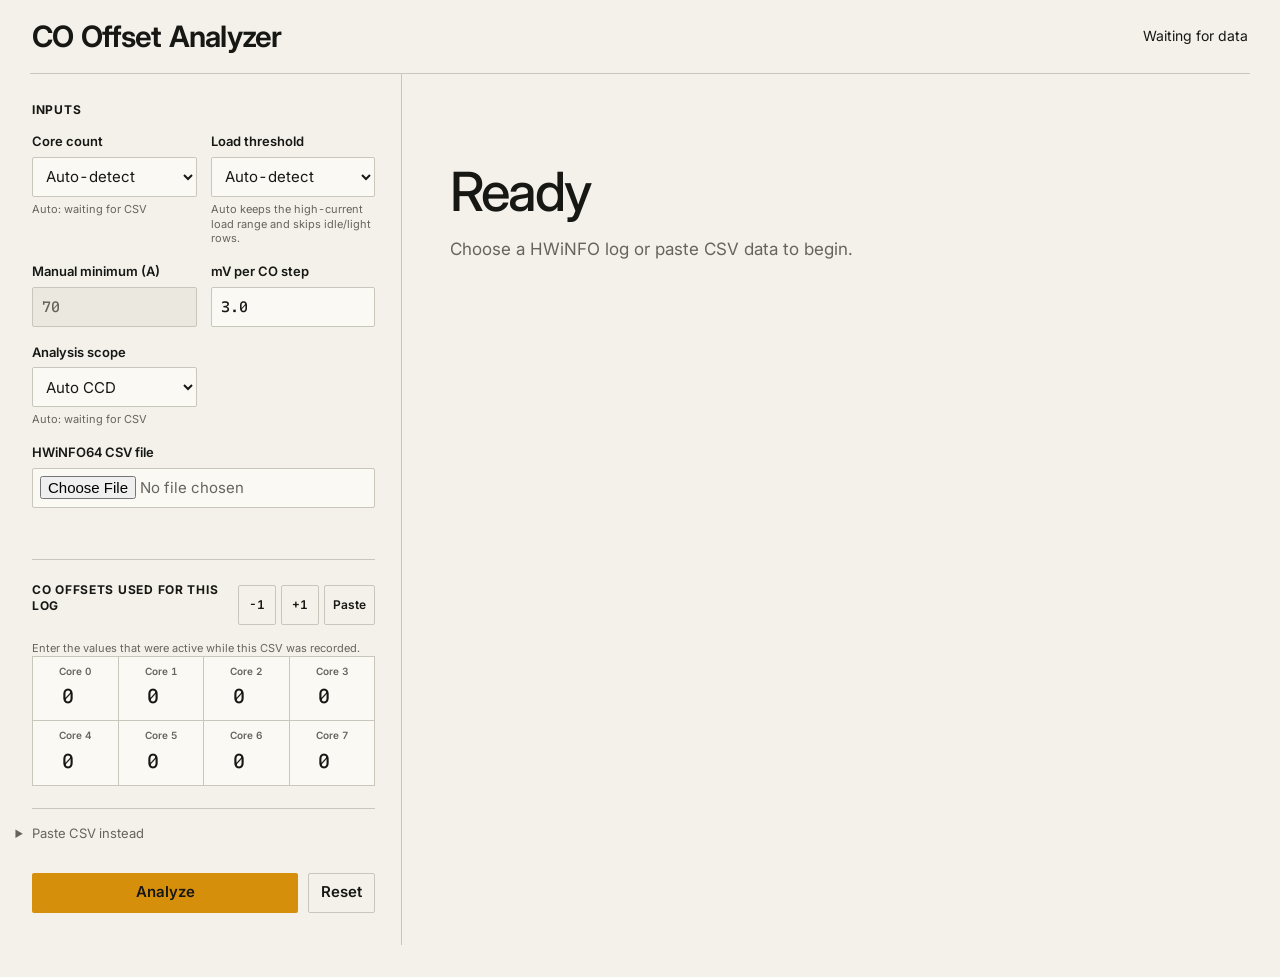
==== commit 91ca54ce: "Publish converged analyzer and restore classic UI" ====
--- a/index.html
+++ b/index.html
@@ -709,13 +709,14 @@
 
                 <div class="section">
                     <div class="offset-toolbar">
-                        <h3>Current CO offsets</h3>
+                        <h3>CO offsets used for this log</h3>
                         <div class="button-row">
                             <button type="button" class="ghost-btn" onclick="nudgeAllOffsets(-1)">-1</button>
                             <button type="button" class="ghost-btn" onclick="nudgeAllOffsets(1)">+1</button>
                             <button type="button" class="ghost-btn" onclick="pasteOffsetsFromClipboard()">Paste</button>
                         </div>
                     </div>
+                    <p class="field-note">Enter the values that were active while this CSV was recorded.</p>
                     <div id="offsetInputs" class="offset-inputs"></div>
                 </div>
 
@@ -749,6 +750,7 @@
         let detectTimer = null;
         let autoAnalyzeTimer = null;
         let latestRecommendations = null;
+        let latestAnalysisResults = null;
         let uploadedCsvText = '';
         let uploadedCsvName = '';
         let activeAnalysisId = 0;
@@ -763,9 +765,14 @@
         const AUTO_LOAD_MIN_FLOOR_A = 20;
         const CLOCK_STRETCH_MIN_ROWS = 100;
         const MIN_ACTIONABLE_ROWS = 30;
+        const CO_ACTION_HYSTERESIS_MV = 0.25;
 
         updateOffsetInputs();
         updateLoadThresholdMode();
+        document.getElementById('offsetInputs').addEventListener('input', event => {
+            if (event.target.matches('input[id^="offset"]')) refreshRecommendationsFromCurrentOffsets();
+        });
+        document.getElementById('mvStep').addEventListener('input', refreshRecommendationsFromCurrentOffsets);
         document.getElementById('csvText').addEventListener('input', () => {
             uploadedCsvText = '';
             uploadedCsvName = '';
@@ -1347,7 +1354,7 @@
                 const values = cores.map(core => meansByCore[core]).filter(Number.isFinite);
                 if (values.length === 0) return;
 
-                const groupBaseline = median(values);
+                const groupBaseline = values.reduce((sum, value) => sum + value, 0) / values.length;
                 groupBaselines[group] = groupBaseline;
                 cores.forEach(core => {
                     referenceBaselines[core] = groupBaseline;
@@ -1727,13 +1734,14 @@
                 await paintProgress('Calculating offsets', 84, `${coreIndexes.length} cores`);
                 const { referenceBaselines, groupBaselines } = calculateReferenceBaselines(vidMeans, groups);
                 const vidStats = calculateVidStats(vidMeans, referenceBaselines);
+                const residualRange = calculateGroupedResidualRange(vidMeans, referenceBaselines, groups);
                 const clockStretch = await calculateClockStretchAsync(validRows, data.headers, coreIndexes, analysisId);
                 ensureAnalysisCurrent(analysisId);
                 const limitHeadroom = calculateLimitHeadroom(data.rows, validRows, data.headers);
                 const railContext = calculateRailContext(validRows, data.headers, loadSensor);
                 const recommendationGate = evaluateRecommendationGate(validRows.length, clockStretch);
                 const recommendations = recommendationGate.actionable
-                    ? calculateOffsets(vidMeans, referenceBaselines, mvStep, currentOffsets, vidStats) : preserveCurrentOffsets(vidMeans, currentOffsets);
+                    ? calculateOffsets(vidMeans, referenceBaselines, mvStep, currentOffsets, residualRange, groups) : preserveCurrentOffsets(vidMeans, currentOffsets);
 
                 await paintProgress('Rendering results', 97, `${validRows.length.toLocaleString()} filtered rows`);
                 displayResultsV2(resultsDiv, {
@@ -1743,8 +1751,10 @@
                     loadThreshold,
                     stdDev: vidStats.stdDev,
                     maxDelta: vidStats.maxHighDelta,
+                    residualRange,
                     correlation,
                     mvStep,
+                    measuredVidMeans: vidMeans,
                     vidMeans,
                     referenceBaselines,
                     groupBaselines,
@@ -2106,6 +2116,46 @@
             return preserved;
         }
 
+        function refreshRecommendationsFromCurrentOffsets() {
+            if (!latestAnalysisResults) return;
+
+            const mvStep = parseFloat(document.getElementById('mvStep').value);
+            if (!Number.isFinite(mvStep) || mvStep <= 0) {
+                setStatus('Enter a positive mV per CO step value');
+                return;
+            }
+            const currentOffsets = getCurrentOffsets();
+            const measuredVidMeans = latestAnalysisResults.measuredVidMeans || latestAnalysisResults.vidMeans;
+            const { referenceBaselines, groupBaselines } = calculateReferenceBaselines(measuredVidMeans, latestAnalysisResults.groups);
+            const vidStats = calculateVidStats(measuredVidMeans, referenceBaselines);
+            const residualRange = calculateGroupedResidualRange(measuredVidMeans, referenceBaselines, latestAnalysisResults.groups);
+            const recommendations = latestAnalysisResults.recommendationGate?.actionable
+                ? calculateOffsets(
+                    measuredVidMeans,
+                    referenceBaselines,
+                    mvStep,
+                    currentOffsets,
+                    residualRange,
+                    latestAnalysisResults.groups
+                )
+                : preserveCurrentOffsets(measuredVidMeans, currentOffsets);
+
+            displayResultsV2(document.getElementById('results'), {
+                ...latestAnalysisResults,
+                measuredVidMeans,
+                vidMeans: measuredVidMeans,
+                referenceBaselines,
+                groupBaselines,
+                mvStep,
+                stdDev: vidStats.stdDev,
+                maxDelta: vidStats.maxHighDelta,
+                residualRange,
+                currentOffsets,
+                recommendations
+            });
+            setStatus('Recommendations updated for current inputs');
+        }
+
         function evaluateRecommendationGate(validRowCount, clockStretch) {
             if (validRowCount < MIN_ACTIONABLE_ROWS) {
                 return { actionable: false, reason: `Only ${validRowCount} complete load rows; at least ${MIN_ACTIONABLE_ROWS} are required.` };
@@ -2116,40 +2166,237 @@
             return { actionable: true, reason: '' };
         }
 
-        function calculateOffsets(vidMeans, referenceBaselines, mvStep, currentOffsets, vidStats) {
-            const recommendations = {};
-            if (vidStats.maxHighDelta < mvStep) {
-                Object.entries(vidMeans).forEach(([col]) => {
-                    const coreIdx = getCoreIndexFromVidColumn(col);
-                    if (coreIdx !== null) recommendations[coreIdx] = currentOffsets[coreIdx] || 0;
+        function calculateOffsets(vidMeans, referenceBaselines, mvStep, currentOffsets, residualRange, groups = null) {
+            const items = Object.entries(vidMeans).map(([column, vid]) => {
+                const core = getCoreIndexFromVidColumn(column);
+                if (core === null || !Number.isFinite(referenceBaselines[core])) return null;
+                const enteredOffset = Number(currentOffsets[core]);
+                return {
+                    core,
+                    residual: (vid - referenceBaselines[core]) * 1000,
+                    current: clampCoOffset(Number.isFinite(enteredOffset) ? enteredOffset : 0),
+                    baseline: referenceBaselines[core]
+                };
+            }).filter(Boolean).sort((a, b) => a.core - b.core);
+            const recommendations = Object.fromEntries(items.map(item => [item.core, item.current]));
+            const actionHysteresis = calculateActionHysteresis(mvStep);
+            if (Number.isFinite(residualRange) && residualRange <= mvStep + actionHysteresis + 1e-9) {
+                return recommendations;
+            }
+
+            resolveRecommendationGroups(items, groups).forEach(groupItems => {
+                const originalRange = calculateResidualRange(groupItems.map(item => item.residual));
+                if (originalRange <= mvStep + actionHysteresis + 1e-9) return;
+
+                const choice = findMinimalHarmonization(groupItems, mvStep, originalRange);
+                if (!choice) return;
+                choice.forEach(option => {
+                    recommendations[option.core] = option.offset;
                 });
-                return recommendations;
-            }
-
-
-            Object.entries(vidMeans).forEach(([col, vid]) => {
-                const coreIdx = getCoreIndexFromVidColumn(col);
-                if (coreIdx !== null && Number.isFinite(referenceBaselines[coreIdx])) {
-                    const deltaMv = (vid - referenceBaselines[coreIdx]) * 1000;
-                    const delta = deltaMv > 0 ? calculateAdaptiveStep(deltaMv, mvStep) : 0;
-                    const baseOffset = currentOffsets[coreIdx] || 0;
-                    const upperBound = Math.max(0, baseOffset);
-                    let recommended = baseOffset + delta;
-
-                    recommended = Math.max(-50, Math.min(upperBound, recommended));
-                    recommendations[coreIdx] = recommended;
-                }
             });
 
             return recommendations;
         }
 
-
-        function calculateAdaptiveStep(deltaMv, mvStep) {
-            if (deltaMv < mvStep) return 0;
-
-            const steps = Math.max(1, Math.floor(deltaMv / mvStep));
-            return -steps;
+        function clampCoOffset(value) {
+            return Math.max(-50, Math.min(0, Math.round(value)));
+        }
+
+        function calculateActionHysteresis(mvStep) {
+            return Math.min(CO_ACTION_HYSTERESIS_MV, Math.max(0, mvStep) * 0.1);
+        }
+
+        function resolveRecommendationGroups(items, groups) {
+            const byCore = new Map(items.map(item => [item.core, item]));
+            const assigned = new Set();
+            const resolved = [];
+
+            if (groups && typeof groups === 'object') {
+                Object.values(groups).forEach(cores => {
+                    const uniqueCores = [...new Set((Array.isArray(cores) ? cores : []).map(Number))];
+                    const groupItems = uniqueCores
+                        .filter(core => !assigned.has(core))
+                        .map(core => byCore.get(core))
+                        .filter(Boolean);
+                    if (groupItems.length > 0) {
+                        groupItems.forEach(item => assigned.add(item.core));
+                        resolved.push(groupItems);
+                    }
+                });
+            }
+
+            const remaining = items.filter(item => !assigned.has(item.core));
+            if (remaining.length > 0) {
+                const byBaseline = new Map();
+                remaining.forEach(item => {
+                    const key = item.baseline.toFixed(9);
+                    if (!byBaseline.has(key)) byBaseline.set(key, []);
+                    byBaseline.get(key).push(item);
+                });
+                resolved.push(...byBaseline.values());
+            }
+
+            return resolved;
+        }
+
+        function findMinimalHarmonization(items, mvStep, originalRange) {
+            const actionHysteresis = calculateActionHysteresis(mvStep);
+            const actionThreshold = mvStep * 0.5 + actionHysteresis;
+            const optionSets = items.map(item => {
+                const options = [{ core: item.core, offset: item.current, residual: item.residual, steps: 0 }];
+                if (Math.abs(item.residual) <= actionThreshold + 1e-9) return { item, options };
+
+                const firstDelta = calculateAdaptiveStep(item.residual, mvStep, originalRange, actionThreshold);
+                const direction = Math.sign(firstDelta);
+                const availableSteps = direction < 0 ? item.current + 50 : -item.current;
+                for (let steps = 1; steps <= availableSteps; steps++) {
+                    const offset = clampCoOffset(item.current + direction * steps);
+                    if (offset === item.current || options.some(option => option.offset === offset)) continue;
+                    options.push({
+                        core: item.core,
+                        offset,
+                        residual: item.residual + (offset - item.current) * mvStep,
+                        steps: Math.abs(offset - item.current)
+                    });
+                }
+                return { item, options };
+            });
+
+            const exact = findExactHarmonization(optionSets, mvStep, originalRange, actionHysteresis);
+            if (exact) return exact.selected;
+
+            if (hasBlockedResidualExtreme(items)) {
+                const expandedOptionSets = buildExpandedOptionSets(items, mvStep);
+                const rebasedExact = findExactHarmonization(expandedOptionSets, mvStep, originalRange, actionHysteresis);
+                if (rebasedExact) return rebasedExact.selected;
+                const rebasedFallback = findTightestHarmonization(expandedOptionSets, originalRange, actionHysteresis);
+                return rebasedFallback ? rebasedFallback.selected : null;
+            }
+
+            const fallback = findTightestHarmonization(optionSets, originalRange, actionHysteresis);
+            return fallback ? fallback.selected : null;
+        }
+
+        function findExactHarmonization(optionSets, mvStep, originalRange, actionHysteresis) {
+
+            const boundaryValues = [...new Set(optionSets.flatMap(({ options }) =>
+                options.flatMap(option => [option.residual, option.residual - mvStep])
+            ))].sort((a, b) => a - b);
+            let best = null;
+
+            boundaryValues.forEach(lower => {
+                const upper = lower + mvStep;
+                const selected = [];
+                for (const { options } of optionSets) {
+                    const fitting = options.filter(option => option.residual >= lower - 1e-9 && option.residual <= upper + 1e-9);
+                    if (fitting.length === 0) return;
+                    fitting.sort((a, b) => a.steps - b.steps || Math.abs(a.residual - (lower + upper) / 2) - Math.abs(b.residual - (lower + upper) / 2) || a.offset - b.offset);
+                    selected.push(fitting[0]);
+                }
+
+                const candidate = scoreHarmonization(selected, originalRange);
+                if (candidate.range > mvStep + 1e-9 || candidate.improvement < actionHysteresis - 1e-9) return;
+                if (!best || compareHarmonizationScores(candidate, best) < 0) best = candidate;
+            });
+
+            return best;
+        }
+
+        function hasBlockedResidualExtreme(items) {
+            const minimum = Math.min(...items.map(item => item.residual));
+            const maximum = Math.max(...items.map(item => item.residual));
+            return items.some(item => item.residual <= minimum + 1e-9 && item.current === 0) ||
+                items.some(item => item.residual >= maximum - 1e-9 && item.current === -50);
+        }
+
+        function buildExpandedOptionSets(items, mvStep) {
+            return items.map(item => {
+                const options = [];
+                for (let offset = -50; offset <= 0; offset++) {
+                    options.push({
+                        core: item.core,
+                        offset,
+                        residual: item.residual + (offset - item.current) * mvStep,
+                        steps: Math.abs(offset - item.current)
+                    });
+                }
+                return { item, options };
+            });
+        }
+
+        function findTightestHarmonization(optionSets, originalRange, actionHysteresis) {
+            const entries = optionSets.flatMap(({ options }) => options).sort((a, b) =>
+                a.residual - b.residual || a.core - b.core || a.steps - b.steps
+            );
+            const counts = new Map();
+            let covered = 0;
+            let left = 0;
+            let best = null;
+
+            for (let right = 0; right < entries.length; right++) {
+                const rightEntry = entries[right];
+                const rightCount = counts.get(rightEntry.core) || 0;
+                if (rightCount === 0) covered++;
+                counts.set(rightEntry.core, rightCount + 1);
+
+                while (covered === optionSets.length && left <= right) {
+                    const lower = entries[left].residual;
+                    const upper = entries[right].residual;
+                    const selected = optionSets.map(({ options }) => options
+                        .filter(option => option.residual >= lower - 1e-9 && option.residual <= upper + 1e-9)
+                        .sort((a, b) => a.steps - b.steps || Math.abs(a.residual - (lower + upper) / 2) - Math.abs(b.residual - (lower + upper) / 2) || a.offset - b.offset)[0]
+                    );
+                    const candidate = scoreHarmonization(selected, originalRange);
+                    if (candidate.improvement >= actionHysteresis - 1e-9 &&
+                        (!best || candidate.range < best.range - 1e-9 ||
+                            (Math.abs(candidate.range - best.range) <= 1e-9 && compareHarmonizationScores(candidate, best) < 0))) {
+                        best = candidate;
+                    }
+
+                    const leftEntry = entries[left++];
+                    const nextCount = (counts.get(leftEntry.core) || 1) - 1;
+                    counts.set(leftEntry.core, nextCount);
+                    if (nextCount === 0) covered--;
+                }
+            }
+
+            return best;
+        }
+
+        function scoreHarmonization(selected, originalRange) {
+            const range = calculateResidualRange(selected.map(option => option.residual));
+            const changed = selected.filter(option => option.steps > 0).sort((a, b) => a.core - b.core);
+            return {
+                selected,
+                range,
+                improvement: originalRange - range,
+                changedCount: changed.length,
+                totalSteps: changed.reduce((sum, option) => sum + option.steps, 0),
+                signature: changed.map(option => `${String(option.core).padStart(2, '0')}:${option.offset}`).join('|')
+            };
+        }
+
+        function compareHarmonizationScores(a, b) {
+            return a.changedCount - b.changedCount ||
+                a.totalSteps - b.totalSteps ||
+                a.range - b.range ||
+                a.signature.localeCompare(b.signature);
+        }
+
+        function calculateResidualRange(values) {
+            return values.length > 0 ? Math.max(...values) - Math.min(...values) : 0;
+        }
+
+        function calculateAdaptiveStep(deltaMv, mvStep, convergenceDelta, actionThreshold = mvStep * 0.5) {
+            const magnitude = Math.abs(deltaMv);
+            if (magnitude <= actionThreshold + 1e-9) return 0;
+
+            const rawSteps = magnitude / mvStep;
+            const stillConverging = convergenceDelta >= mvStep;
+            const steps = stillConverging ? Math.max(1, Math.round(rawSteps)) : Math.floor(rawSteps);
+            if (steps < 1) return 0;
+
+            return -Math.sign(deltaMv) * steps;
         }
 
         function calculateVidStats(vidMeans, referenceBaselines) {
@@ -2162,15 +2409,32 @@
                 .filter(Number.isFinite);
 
             if (deltas.length === 0) {
-                return { stdDev: 0, maxDelta: 0, maxHighDelta: 0 };
+                return { stdDev: 0, maxDelta: 0, maxHighDelta: 0, range: 0 };
             }
 
             const variance = deltas.reduce((sum, delta) => sum + Math.pow(delta, 2), 0) / deltas.length;
             const stdDev = Math.sqrt(variance);
             const maxAbsDelta = Math.max(...deltas.map(Math.abs));
             const maxHighDelta = Math.max(0, ...deltas);
-
-            return { stdDev, maxDelta: maxAbsDelta, maxHighDelta };
+            const range = Math.max(...deltas) - Math.min(...deltas);
+
+            return { stdDev, maxDelta: maxAbsDelta, maxHighDelta, range };
+        }
+
+        function calculateGroupedResidualRange(vidMeans, referenceBaselines, groups = null) {
+            const items = Object.entries(vidMeans).map(([column, vid]) => {
+                const core = getCoreIndexFromVidColumn(column);
+                if (core === null || !Number.isFinite(referenceBaselines[core])) return null;
+                return {
+                    core,
+                    residual: (vid - referenceBaselines[core]) * 1000,
+                    baseline: referenceBaselines[core]
+                };
+            }).filter(Boolean).sort((a, b) => a.core - b.core);
+
+            const ranges = resolveRecommendationGroups(items, groups)
+                .map(groupItems => calculateResidualRange(groupItems.map(item => item.residual)));
+            return ranges.length > 0 ? Math.max(...ranges) : 0;
         }
 
         async function calculateClockStretchAsync(rows, headers, coreIndexes, analysisId) {
@@ -2554,7 +2818,7 @@
             const rowLabel = getFilteredRowLabel(results.validRows);
             const spreadStatus = getSpreadStatus(results.stdDev, results.mvStep);
             const maxDeltaStatus = getMaxDeltaStatus(results.maxDelta, results.mvStep);
-            const guidance = buildGuidance(results, maxDeltaStatus, rowStatus);
+            const guidance = buildGuidance(results, spreadStatus, rowStatus);
             const clockStretchStatus = getClockStretchStatus(results.clockStretch);
             const limitHeadroomStatus = getLimitHeadroomStatus(results.limitHeadroom);
 
@@ -2573,7 +2837,7 @@
             }
             html += '<div class="metrics" style="margin-top: 16px;">';
             html += metricHTML('Filtered rows', `${results.validRows}`, `${rowLabel} / ${validPercent}% of log`, rowStatus);
-            html += metricHTML('VID RMS spread', results.stdDev.toFixed(3), 'mV; context only', spreadStatus);
+            html += metricHTML('VID std dev', results.stdDev.toFixed(3), `mV; goal <= ${results.mvStep.toFixed(1)}`, spreadStatus);
             html += metricHTML('Max high VID residual', results.maxDelta.toFixed(3), `trial threshold < ${results.mvStep} mV`, maxDeltaStatus);
             html += metricHTML('VID co-movement', results.correlation.toFixed(3), `${formatCorrelationContext(results.correlation)}; context only`);
             html += metricHTML('Clock stretch', formatClockStretchMetric(results.clockStretch), 'worst p95 reported/effective gap', clockStretchStatus);
@@ -2789,7 +3053,7 @@
             return changes.length > 0 ? Math.max(...changes) : 0;
         }
 
-        function buildGuidance(results, maxDeltaStatus, rowStatus) {
+        function buildGuidance(results, spreadStatus, rowStatus) {
             const largestChange = getLargestRecommendationChange(results.recommendations, results.currentOffsets);
 
             if (!results.recommendationGate?.actionable) {
@@ -2799,23 +3063,16 @@
                 };
             }
 
-            if (maxDeltaStatus === 'good') {
+            if (largestChange === 0) {
                 return {
                     kind: 'success',
-                    text: 'No high-side VID residual exceeds the configured step estimate in this log. This is not a stability result; validate with varied workloads.'
-                };
-            }
-
-            if (largestChange === 0) {
-                return {
-                    kind: 'warn',
-                    text: 'A high-side VID residual remains, but no bounded trial movement is available. Do not infer stability or efficiency from VID alone.'
+                    text: 'No CPU or CCD group has a remaining bounded relative CO step. This is not a stability result; validate with varied workloads.'
                 };
             }
 
             return {
                 kind: 'success',
-                text: 'Recommendations use complete configured mV steps above each CCD baseline.'
+                text: 'Recommendations use the original V1 bidirectional harmonization around each CPU or CCD mean.'
             };
         }
 
@@ -2851,19 +3108,19 @@
             }
 
             if (changedRecommendations.length === 0) {
-                const belowStep = results.maxDelta < results.mvStep;
+                const withinTarget = !Number.isFinite(results.residualRange) || results.residualRange <= results.mvStep + 1e-9;
                 return {
                     title: 'No changes recommended',
-                    subtitle: belowStep
-                        ? `All high-side residuals are below the ${results.mvStep.toFixed(1)} mV step.`
-                        : 'Current offsets remain the bounded result for this log.'
+                    subtitle: withinTarget
+                        ? `Every analyzed core group is within ${results.mvStep.toFixed(1)} mV.`
+                        : 'Every core group is close enough to target that another change would risk over-correction.'
                 };
             }
 
             const cores = changedRecommendations.map(([core]) => `C${core}`).join(', ');
             return {
                 title: `${changedRecommendations.length} offset${changedRecommendations.length === 1 ? '' : 's'} to apply`,
-                subtitle: `Apply ${cores}, then repeat the same measurement.`
+                subtitle: `Apply ${cores}, then repeat the same measurement with a fresh log.`
             };
         }
 
@@ -2888,7 +3145,9 @@
             const span = axisMax - axisMin;
             const position = value => Math.max(0, Math.min(100, ((value - axisMin) / span) * 100));
             const zero = position(0);
-            const threshold = position(results.mvStep);
+            const halfStep = results.mvStep / 2;
+            const lowerThreshold = position(-halfStep);
+            const upperThreshold = position(halfStep);
 
             let html = '<section class="residual-section">';
             html += '<h2 class="result-label">Core VID residuals</h2>';
@@ -2899,7 +3158,9 @@
                     <div class="residual-row">
                         <div class="residual-core">C${item.core}${groupSuffix}</div>
                         <div class="residual-value">${formatV2Signed(item.delta)} mV</div>
-                        <div class="residual-track" style="--zero:${zero}%;--threshold:${threshold}%;--position:${position(item.delta)}%">
+                        <div class="residual-track" style="--zero:${zero}%;--position:${position(item.delta)}%">
+                            <span class="residual-guide lower" style="left:${lowerThreshold}%" aria-hidden="true"></span>
+                            <span class="residual-guide upper" style="left:${upperThreshold}%" aria-hidden="true"></span>
                             <span class="residual-dot ${item.delta >= results.mvStep ? 'high' : ''}" aria-hidden="true"></span>
                         </div>
                     </div>`;
@@ -2909,8 +3170,9 @@
                     <span></span><span></span>
                     <div class="axis-track">
                         <span class="axis-mark" style="left:0%">${formatV2Axis(axisMin)}</span>
+                        <span class="axis-mark threshold lower" style="left:${lowerThreshold}%">${formatV2Signed(-halfStep, 1)} mV</span>
                         <span class="axis-mark" style="left:${zero}%">0</span>
-                        <span class="axis-mark threshold" style="left:${threshold}%">+${results.mvStep.toFixed(1)} mV</span>
+                        <span class="axis-mark threshold upper" style="left:${upperThreshold}%">${formatV2Signed(halfStep, 1)} mV</span>
                         <span class="axis-mark" style="left:100%">${formatV2Axis(axisMax)}</span>
                     </div>
                 </div>`;
@@ -2919,7 +3181,7 @@
         }
 
         function buildV2Summary(results) {
-            const vidValues = Object.values(results.vidMeans).filter(Number.isFinite);
+            const vidValues = Object.values(results.measuredVidMeans || results.vidMeans).filter(Number.isFinite);
             const medianVid = vidValues.length > 0 ? median(vidValues) : NaN;
             const current = results.railContext?.available
                 ? results.railContext.meanCurrent
@@ -2991,20 +3253,29 @@
         }
 
         function displayResultsV2(container, results) {
-            latestRecommendations = results.recommendationGate?.actionable ? { ...results.recommendations } : null;
+            latestAnalysisResults = results;
             const sortedVid = Object.entries(results.vidMeans).sort((a, b) => {
                 const aCore = getCoreIndexFromVidColumn(a[0]) ?? 0;
                 const bCore = getCoreIndexFromVidColumn(b[0]) ?? 0;
                 return aCore - bCore;
             });
-            const sortedRecommendations = Object.entries(results.recommendations)
-                .sort((a, b) => parseInt(a[0]) - parseInt(b[0]));
+            const analyzedCores = [...new Set(sortedVid
+                .map(([column]) => getCoreIndexFromVidColumn(column))
+                .filter(core => core !== null))].sort((a, b) => a - b);
+            const completeRecommendations = Object.fromEntries(analyzedCores.map(core => [
+                core,
+                Object.prototype.hasOwnProperty.call(results.recommendations, core)
+                    ? results.recommendations[core]
+                    : (results.currentOffsets[core] || 0)
+            ]));
+            latestRecommendations = results.recommendationGate?.actionable ? { ...completeRecommendations } : null;
+            const sortedRecommendations = Object.entries(completeRecommendations);
             const changedRecommendations = sortedRecommendations.filter(([core, value]) => {
                 const current = results.currentOffsets[core] || 0;
                 return value !== current;
             });
             const decision = calculateV2Decision(results, changedRecommendations);
-            const copyText = buildCopyText(results.recommendations, results.groups);
+            const copyText = buildCopyText(completeRecommendations, results.groups);
             const notes = [];
             if (results.loadSensor?.kind === 'estimatedCurrent') notes.push('Load source: SVI3 power ÷ voltage');
             if (results.loadSensor?.kind === 'tdc') notes.push('Load source: CPU TDC');
@@ -3015,10 +3286,16 @@
                     ? '<button type="button" class="primary-btn" onclick="copyRecommendations()">Copy offsets</button><button type="button" class="ghost-btn" onclick="useRecommendationsAsCurrent()">I applied them</button>'
                     : '<button type="button" class="ghost-btn" onclick="copyRecommendations()">Copy current values</button>'
                 : '';
-            const trialList = changedRecommendations.length > 0
-                ? `<div class="trial-list-v2">${changedRecommendations.map(([core, value]) => {
+            const trialList = results.recommendationGate?.actionable && sortedRecommendations.length > 0
+                ? `<div class="trial-list-v2">${sortedRecommendations.map(([core, value]) => {
                     const current = results.currentOffsets[core] || 0;
-                    return `<span><strong>C${core}</strong> ${current} → ${value}</span>`;
+                    const steps = Math.abs(value - current);
+                    if (steps === 0) {
+                        const context = value === 0 ? 'unchanged · zero anchor' : 'unchanged';
+                        return `<span class="trial-item-v2 unchanged"><strong>Keep C${core} at ${value}</strong><small>${context}</small></span>`;
+                    }
+                    const direction = value < current ? 'more negative' : 'less negative';
+                    return `<span class="trial-item-v2"><strong>Set C${core} to ${value}</strong><small>from ${current} · ${steps} step${steps === 1 ? '' : 's'} ${direction}</small></span>`;
                 }).join('')}</div>`
                 : '';
 
@@ -3036,7 +3313,7 @@
                     <div class="result-actions-v2">
                         <div>
                             ${changedRecommendations.length > 0 ? '<div class="next-step-kicker">Next</div>' : ''}
-                            <div class="offset-decision">${changedRecommendations.length > 0 ? 'Apply these offsets' : 'Current offsets unchanged'}</div>
+                            <div class="offset-decision">${changedRecommendations.length > 0 ? 'Set these final values' : 'Current offsets unchanged'}</div>
                             ${changedRecommendations.length > 0 ? '<p class="next-step-copy">Then repeat the same workload with a fresh HWiNFO log.</p>' : ''}
                             ${trialList}
                         </div>
--- a/v2.css
+++ b/v2.css
@@ -453,29 +453,31 @@
     border-bottom: 1px dotted var(--line);
 }
 
-.residual-track::before,
-.residual-track::after {
+.residual-track::before {
     position: absolute;
     top: 0;
     bottom: -1px;
     width: 1px;
     content: "";
-}
-
-.residual-track::before {
     left: var(--zero);
     background: var(--ink);
 }
 
-.residual-track::after {
-    left: var(--threshold);
+.residual-guide {
+    position: absolute;
+    top: 0;
+    bottom: -1px;
+    z-index: 1;
+    width: 0;
     border-left: 1px dashed var(--accent);
+    pointer-events: none;
 }
 
 .residual-dot {
     position: absolute;
     top: 50%;
     left: var(--position);
+    z-index: 2;
     width: 10px;
     height: 10px;
     border: 1px solid var(--surface);
@@ -599,17 +601,36 @@
 }
 
 .trial-list-v2 {
-    display: flex;
-    flex-wrap: wrap;
-    gap: 7px 14px;
+    display: grid;
+    grid-template-columns: repeat(auto-fit, minmax(170px, 1fr));
+    gap: 8px;
+    margin-top: 12px;
     color: var(--muted);
     font-family: var(--font-mono);
     font-variation-settings: "MONO" 1, "CASL" 0;
-    font-size: 12px;
-}
-
-.trial-list-v2 strong {
-    color: var(--ink);
+}
+
+.trial-item-v2 {
+    display: grid;
+    gap: 3px;
+    padding: 11px 12px;
+    border: 1px solid var(--line);
+    background: var(--surface);
+}
+
+.trial-item-v2.unchanged {
+    background: transparent;
+}
+
+.trial-item-v2 strong {
+    color: var(--ink);
+    font-size: 16px;
+    font-weight: 650;
+}
+
+.trial-item-v2 small {
+    color: var(--muted);
+    font-size: 11px;
 }
 
 .result-actions-v2 .primary-btn {
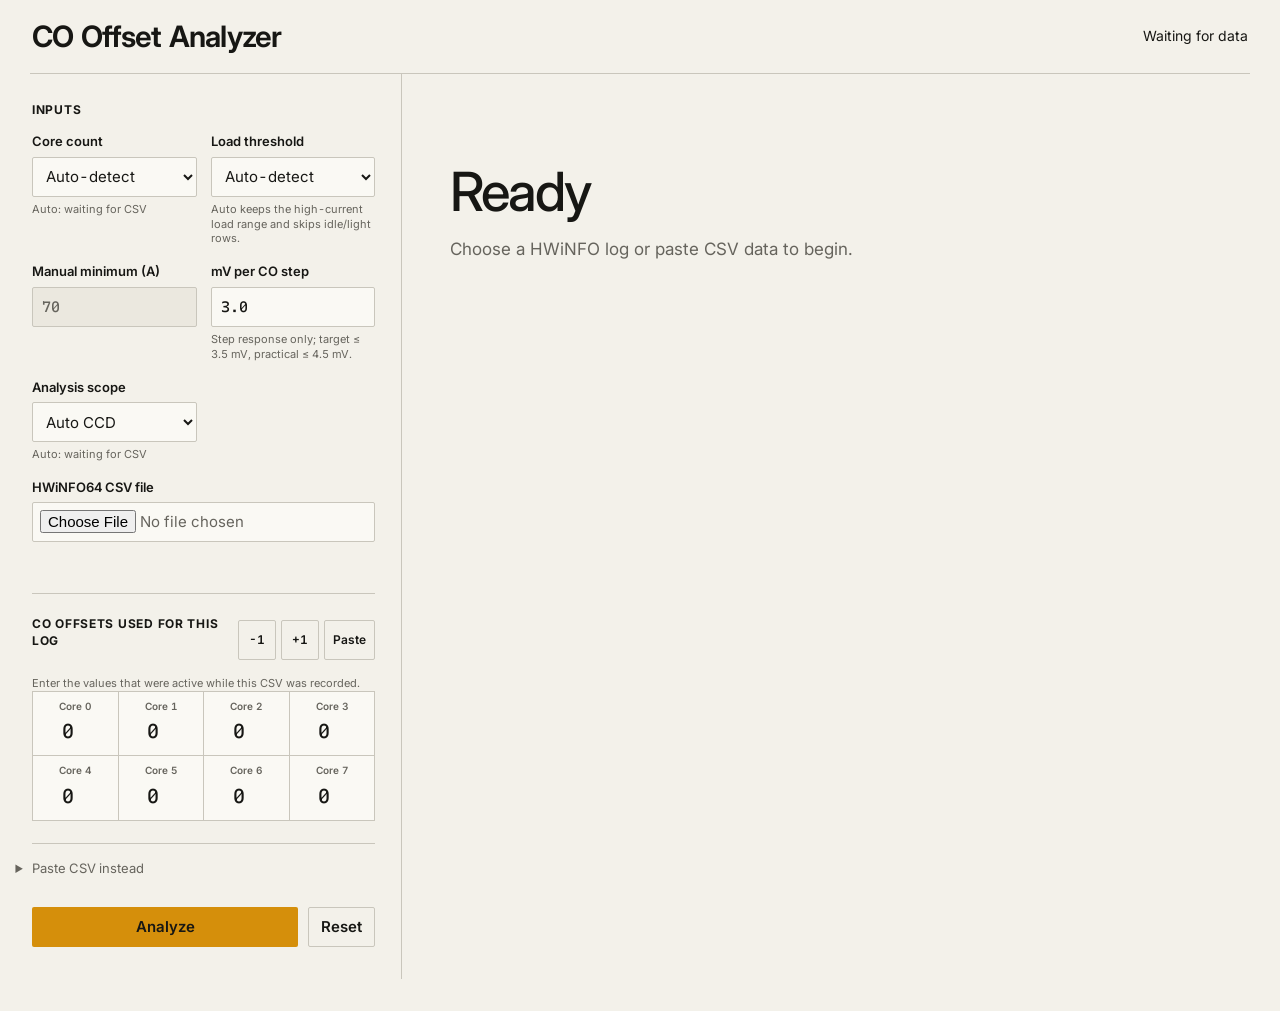
==== commit 68412ef0: "Improve practical CO convergence analysis" ====
--- a/index.html
+++ b/index.html
@@ -678,6 +678,7 @@
                         <div>
                             <label for="mvStep">mV per CO step</label>
                             <input type="number" id="mvStep" value="3.0" step="0.1">
+                            <p class="field-note">Step response only; target ≤ 3.5 mV, practical ≤ 4.5 mV.</p>
                         </div>
                         <div>
                             <label for="analysisScope">Analysis scope</label>
@@ -764,7 +765,17 @@
         const AUTO_LOAD_MIN_PER_CORE_A = 2.5;
         const AUTO_LOAD_MIN_FLOOR_A = 20;
         const CLOCK_STRETCH_MIN_ROWS = 100;
-        const MIN_ACTIONABLE_ROWS = 30;
+        const MIN_ACTIONABLE_ROWS = 75;
+        const LOAD_RUN_MAX_GAP = 2;
+        const ANALYSIS_WARMUP_ROWS = 10;
+        const MAX_ANALYSIS_ROWS = 300;
+        const STATIONARITY_WINDOW_COUNT = 3;
+        const STATIONARY_MEDIAN_CORE_SD_MV = 0.50;
+        const STATIONARY_MAX_CORE_SD_MV = 0.75;
+        const STATIONARY_MAX_CORE_DRIFT_MV = 1.00;
+        const STATIONARY_MAX_VECTOR_RMS_MV = 0.75;
+        const CONVERGED_SPREAD_MV = 3.5;
+        const PRACTICAL_SPREAD_MV = 4.5;
         const CO_ACTION_HYSTERESIS_MV = 0.25;
 
         updateOffsetInputs();
@@ -774,6 +785,7 @@
         });
         document.getElementById('mvStep').addEventListener('input', refreshRecommendationsFromCurrentOffsets);
         document.getElementById('csvText').addEventListener('input', () => {
+            invalidateLatestAnalysis();
             uploadedCsvText = '';
             uploadedCsvName = '';
             activeAnalysisId++;
@@ -793,6 +805,11 @@
             document.getElementById('status').textContent = text;
         }
 
+        function invalidateLatestAnalysis() {
+            latestAnalysisResults = null;
+            latestRecommendations = null;
+        }
+
         function getActiveCsvText() {
             return uploadedCsvText || document.getElementById('csvText').value;
         }
@@ -966,6 +983,7 @@
             document.querySelectorAll('#offsetInputs input').forEach(input => {
                 input.value = 0;
             });
+            refreshRecommendationsFromCurrentOffsets();
             setStatus('Offsets reset');
         }
 
@@ -976,6 +994,7 @@
                 const current = parseInt(input.value) || 0;
                 input.value = Math.max(min, Math.min(max, current + amount));
             });
+            refreshRecommendationsFromCurrentOffsets();
             setStatus(`${amount > 0 ? 'Increased' : 'Decreased'} all current offsets by 1`);
         }
 
@@ -1025,6 +1044,7 @@
             const applied = applyOffsetsToInputs(offsets);
 
             if (applied > 0) {
+                refreshRecommendationsFromCurrentOffsets();
                 setStatus(`Applied ${applied} current offsets`);
             } else {
                 setStatus('No offsets found to paste');
@@ -1053,6 +1073,7 @@
                 return input && (parseInt(input.value) || 0) !== offset;
             }).length;
             applyOffsetsToInputs(latestRecommendations);
+            refreshRecommendationsFromCurrentOffsets();
             setStatus(`Set ${changed} recommended offset${changed === 1 ? '' : 's'} as current`);
         }
 
@@ -1062,6 +1083,7 @@
             document.getElementById('fileName').textContent = '';
             uploadedCsvText = '';
             uploadedCsvName = '';
+            invalidateLatestAnalysis();
             activeAnalysisId++;
             clearTimeout(detectTimer);
             clearTimeout(autoAnalyzeTimer);
@@ -1069,6 +1091,9 @@
             detectedCoreCount = null;
             updateOffsetInputs();
             updateScopeLabel(null);
+            const results = document.getElementById('results');
+            results.className = 'empty-state';
+            results.innerHTML = '<div class="empty-state-inner"><div class="empty-icon">CO</div><h2>Ready</h2><p>Choose a HWiNFO log or paste CSV data to begin.</p></div>';
             setStatus('Waiting for CSV data');
         }
 
@@ -1081,6 +1106,7 @@
                 const reader = new FileReader();
                 clearTimeout(detectTimer);
                 clearTimeout(autoAnalyzeTimer);
+                invalidateLatestAnalysis();
                 uploadedCsvText = '';
                 uploadedCsvName = file.name;
                 textArea.value = '';
@@ -1694,24 +1720,23 @@
                     throw new Error('Could not find any Core VID columns');
                 }
 
-                const loadThreshold = await resolveLoadThresholdAsync(data.rows, data.headers, loadSensor, coreIndexes, selectedCoreCount, loadThresholdMode, manualMinCurrent, analysisId);
-                ensureAnalysisCurrent(analysisId);
-
-                const loadRows = await filterRowsByCurrentAsync(
+                const selectedRun = await selectAnalysisLoadRunAsync(
                     data.rows,
+                    data.headers,
                     loadSensor,
-                    loadThreshold.current,
-                    analysisId,
-                    loadThreshold.usageSensor,
-                    loadThreshold.usageThreshold
+                    vidCols,
+                    coreIndexes,
+                    selectedCoreCount,
+                    loadThresholdMode,
+                    manualMinCurrent,
+                    analysisId
                 );
                 ensureAnalysisCurrent(analysisId);
-
-                if (loadRows.length === 0) {
-                    throw new Error(`No rows found with load current >= ${formatAmps(loadThreshold.current)} using ${loadSensor.note}`);
-                }
-                const validRows = await filterRowsWithCompleteVidsAsync(loadRows, vidCols, analysisId);
-                ensureAnalysisCurrent(analysisId);
+                const loadThreshold = selectedRun.loadThreshold;
+                const groups = resolveAnalysisGroups(data.headers, coreIndexes);
+                const preparedRows = selectStableAnalysisRows(selectedRun.validRows, vidCols, groups);
+                const validRows = preparedRows.rows;
+
                 if (validRows.length === 0) {
                     throw new Error('Loaded rows did not contain complete, plausible simultaneous VID samples for every analyzed core.');
                 }
@@ -1730,18 +1755,20 @@
                 const correlation = await calculateAvgCorrelationAsync(validRows, vidCols, analysisId);
                 ensureAnalysisCurrent(analysisId);
 
-                const groups = resolveAnalysisGroups(data.headers, coreIndexes);
                 await paintProgress('Calculating offsets', 84, `${coreIndexes.length} cores`);
                 const { referenceBaselines, groupBaselines } = calculateReferenceBaselines(vidMeans, groups);
                 const vidStats = calculateVidStats(vidMeans, referenceBaselines);
                 const residualRange = calculateGroupedResidualRange(vidMeans, referenceBaselines, groups);
                 const clockStretch = await calculateClockStretchAsync(validRows, data.headers, coreIndexes, analysisId);
                 ensureAnalysisCurrent(analysisId);
-                const limitHeadroom = calculateLimitHeadroom(data.rows, validRows, data.headers);
+                const limitHeadroom = calculateLimitHeadroom(selectedRun.runRows, validRows, data.headers);
                 const railContext = calculateRailContext(validRows, data.headers, loadSensor);
-                const recommendationGate = evaluateRecommendationGate(validRows.length, clockStretch);
+                const proposedRecommendations = calculateOffsets(vidMeans, referenceBaselines, mvStep, currentOffsets, residualRange, groups, CONVERGED_SPREAD_MV);
+                const windowConsensus = evaluateWindowConsensus(validRows, vidCols, groups, mvStep, currentOffsets, proposedRecommendations);
+                const recommendationGate = evaluateRecommendationGate(validRows.length, clockStretch, residualRange, windowConsensus);
                 const recommendations = recommendationGate.actionable
-                    ? calculateOffsets(vidMeans, referenceBaselines, mvStep, currentOffsets, residualRange, groups) : preserveCurrentOffsets(vidMeans, currentOffsets);
+                    ? windowConsensus.recommendations
+                    : preserveCurrentOffsets(vidMeans, currentOffsets);
 
                 await paintProgress('Rendering results', 97, `${validRows.length.toLocaleString()} filtered rows`);
                 displayResultsV2(resultsDiv, {
@@ -1761,13 +1788,17 @@
                     groups,
                     currentOffsets,
                     recommendationGate,
+                    windowConsensus,
+                    analysisRows: validRows,
+                    vidCols,
+                    preparedRows,
                     recommendations,
                     clockStretch,
                     limitHeadroom,
                     loadSensor,
                     railContext
                 });
-                setProgress('Analysis complete', 100, `${validRows.length.toLocaleString()} filtered rows`);
+                setProgress('Analysis complete', 100, `${validRows.length.toLocaleString()} rows from one load run`);
                 setStatus(`Analysis complete · ${validRows.length.toLocaleString()} rows`);
             } catch (error) {
                 if (error.cancelled) return;
@@ -1778,6 +1809,217 @@
                     setAnalysisBusy(false);
                 }
             }
+        }
+
+        function findContiguousLoadRuns(rows, loadSensor, minCurrent, usageSensor = null, minUsage = null, maxGap = LOAD_RUN_MAX_GAP) {
+            const runs = [];
+            let startIndex = -1;
+            let lastMatchIndex = -1;
+            let matchedRows = 0;
+            let gap = 0;
+
+            const finishRun = () => {
+                if (startIndex < 0 || lastMatchIndex < startIndex || matchedRows === 0) return;
+                runs.push({
+                    rows: rows.slice(startIndex, lastMatchIndex + 1),
+                    startIndex,
+                    endIndex: lastMatchIndex,
+                    matchedRows
+                });
+                startIndex = -1;
+                lastMatchIndex = -1;
+                matchedRows = 0;
+                gap = 0;
+            };
+
+            rows.forEach((row, index) => {
+                const entries = Object.entries(row || {});
+                const repeatedHeaderMatches = entries.reduce((count, [column, value]) =>
+                    count + (String(value ?? '').trim() === String(column).trim() ? 1 : 0), 0);
+                const isRepeatedHeader = entries.length > 0
+                    && repeatedHeaderMatches >= Math.min(3, entries.length);
+                if (isRepeatedHeader) {
+                    finishRun();
+                    return;
+                }
+
+                const current = loadSensor ? loadSensor.read(row) : NaN;
+                const usage = usageSensor ? usageSensor.read(row) : NaN;
+                const currentMatches = !loadSensor || !Number.isFinite(minCurrent)
+                    || (Number.isFinite(current) && current >= minCurrent);
+                const usageMatches = !usageSensor || !Number.isFinite(minUsage)
+                    || (Number.isFinite(usage) && usage >= minUsage);
+                const matches = currentMatches && usageMatches;
+
+                if (matches) {
+                    if (startIndex < 0) startIndex = index;
+                    lastMatchIndex = index;
+                    matchedRows++;
+                    gap = 0;
+                } else if (startIndex >= 0) {
+                    gap++;
+                    if (gap > maxGap) finishRun();
+                }
+            });
+            finishRun();
+            return runs;
+        }
+
+        function selectContiguousLoadRun(rows, loadSensor, minCurrent, usageSensor = null, minUsage = null, minQualifiedRows = MIN_ACTIONABLE_ROWS, maxGap = LOAD_RUN_MAX_GAP) {
+            const runs = findContiguousLoadRuns(rows, loadSensor, minCurrent, usageSensor, minUsage, maxGap);
+            const qualifying = runs.filter(run => run.matchedRows >= minQualifiedRows);
+            const selected = qualifying.length > 0
+                ? qualifying[qualifying.length - 1]
+                : runs.reduce((best, run) => !best || run.matchedRows >= best.matchedRows ? run : best, null);
+
+            return selected
+                ? { ...selected, runCount: runs.length }
+                : { rows: [], startIndex: -1, endIndex: -1, matchedRows: 0, runCount: 0 };
+        }
+
+        async function selectAnalysisLoadRunAsync(rows, headers, loadSensor, vidCols, coreIndexes, selectedCoreCount, mode, manualMinCurrent, analysisId) {
+            const usageSensor = mode === 'auto' ? resolveLoadUsageSensor(headers, coreIndexes) : null;
+            let runs;
+
+            if (usageSensor) {
+                runs = findContiguousLoadRuns(rows, null, NaN, usageSensor, AUTO_LOAD_USAGE_MIN);
+            } else {
+                const preliminaryThreshold = await resolveLoadThresholdAsync(
+                    rows,
+                    headers,
+                    loadSensor,
+                    coreIndexes,
+                    selectedCoreCount,
+                    mode,
+                    manualMinCurrent,
+                    analysisId
+                );
+                runs = findContiguousLoadRuns(rows, loadSensor, preliminaryThreshold.current);
+            }
+
+            if (runs.length === 0) {
+                throw new Error(usageSensor
+                    ? `No contiguous CPU load run reached ${AUTO_LOAD_USAGE_MIN}% usage.`
+                    : 'No contiguous rows reached the selected load current.');
+            }
+
+            let best = null;
+            let lastError = null;
+            for (let index = runs.length - 1; index >= 0; index--) {
+                ensureAnalysisCurrent(analysisId);
+                const run = runs[index];
+                try {
+                    const loadThreshold = await resolveLoadThresholdAsync(
+                        run.rows,
+                        headers,
+                        loadSensor,
+                        coreIndexes,
+                        selectedCoreCount,
+                        mode,
+                        manualMinCurrent,
+                        analysisId
+                    );
+                    const loadRows = await filterRowsByCurrentAsync(
+                        run.rows,
+                        loadSensor,
+                        loadThreshold.current,
+                        analysisId,
+                        usageSensor || loadThreshold.usageSensor,
+                        usageSensor ? AUTO_LOAD_USAGE_MIN : loadThreshold.usageThreshold
+                    );
+                    const validRows = await filterRowsWithCompleteVidsAsync(loadRows, vidCols, analysisId);
+                    const candidate = {
+                        runRows: run.rows,
+                        validRows,
+                        loadThreshold: {
+                            ...loadThreshold,
+                            usageSensor: usageSensor || loadThreshold.usageSensor,
+                            usageThreshold: usageSensor ? AUTO_LOAD_USAGE_MIN : loadThreshold.usageThreshold,
+                            runSelection: {
+                                startIndex: run.startIndex,
+                                endIndex: run.endIndex,
+                                matchedRows: run.matchedRows,
+                                runCount: runs.length
+                            }
+                        }
+                    };
+
+                    if (validRows.length >= MIN_ACTIONABLE_ROWS) return candidate;
+                    if (!best || validRows.length > best.validRows.length) best = candidate;
+                } catch (error) {
+                    if (error.cancelled) throw error;
+                    lastError = error;
+                }
+            }
+
+            if (best) return best;
+            if (lastError) throw lastError;
+            throw new Error('No usable contiguous CPU load run was found.');
+        }
+
+        function prepareAnalysisRows(rows) {
+            const warmupRows = rows.length - ANALYSIS_WARMUP_ROWS >= MIN_ACTIONABLE_ROWS
+                ? ANALYSIS_WARMUP_ROWS
+                : 0;
+            const warmed = rows.slice(warmupRows);
+            const tailRows = Math.min(warmed.length, MAX_ANALYSIS_ROWS);
+            return {
+                rows: warmed.slice(warmed.length - tailRows),
+                matchedRows: rows.length,
+                warmupRows,
+                omittedEarlierRows: Math.max(0, warmed.length - tailRows),
+                omittedLaterRows: 0,
+                stableSelection: false,
+                windowStability: null
+            };
+        }
+
+        function selectStableAnalysisRows(rows, vidCols, groups) {
+            const prepared = prepareAnalysisRows(rows);
+            const warmupRows = prepared.warmupRows;
+            const warmed = rows.slice(warmupRows);
+            const searchBase = Math.max(0, warmed.length - MAX_ANALYSIS_ROWS);
+            const searchRows = warmed.slice(searchBase);
+
+            if (searchRows.length < MIN_ACTIONABLE_ROWS || vidCols.length === 0) {
+                return {
+                    ...prepared,
+                    windowStability: evaluateWindowStability(prepared.rows, vidCols, groups)
+                };
+            }
+
+            // Search newest to oldest. The selector considers only stationarity and
+            // recency, never VID spread or the offsets it would recommend.
+            for (let end = searchRows.length; end >= MIN_ACTIONABLE_ROWS; end--) {
+                let start = end - MIN_ACTIONABLE_ROWS;
+                let stability = evaluateWindowStability(searchRows.slice(start, end), vidCols, groups);
+                if (!stability.stationary) continue;
+
+                // Keep the newest endpoint fixed and extend the stable section
+                // backward, up to the normal analysis cap.
+                while (start > 0 && end - start < MAX_ANALYSIS_ROWS) {
+                    const nextStart = start - 1;
+                    const extended = evaluateWindowStability(searchRows.slice(nextStart, end), vidCols, groups);
+                    if (!extended.stationary) break;
+                    start = nextStart;
+                    stability = extended;
+                }
+
+                return {
+                    rows: searchRows.slice(start, end),
+                    matchedRows: rows.length,
+                    warmupRows,
+                    omittedEarlierRows: searchBase + start,
+                    omittedLaterRows: searchRows.length - end,
+                    stableSelection: true,
+                    windowStability: stability
+                };
+            }
+
+            return {
+                ...prepared,
+                windowStability: evaluateWindowStability(prepared.rows, vidCols, groups)
+            };
         }
 
         async function resolveLoadThresholdAsync(rows, headers, loadSensor, coreIndexes, selectedCoreCount, mode, manualMinCurrent, analysisId) {
@@ -2129,15 +2371,37 @@
             const { referenceBaselines, groupBaselines } = calculateReferenceBaselines(measuredVidMeans, latestAnalysisResults.groups);
             const vidStats = calculateVidStats(measuredVidMeans, referenceBaselines);
             const residualRange = calculateGroupedResidualRange(measuredVidMeans, referenceBaselines, latestAnalysisResults.groups);
-            const recommendations = latestAnalysisResults.recommendationGate?.actionable
-                ? calculateOffsets(
-                    measuredVidMeans,
-                    referenceBaselines,
+            const proposedRecommendations = calculateOffsets(
+                measuredVidMeans,
+                referenceBaselines,
+                mvStep,
+                currentOffsets,
+                residualRange,
+                latestAnalysisResults.groups,
+                CONVERGED_SPREAD_MV
+            );
+            const canRefreshConsensus = Array.isArray(latestAnalysisResults.analysisRows)
+                && Array.isArray(latestAnalysisResults.vidCols);
+            const windowConsensus = canRefreshConsensus
+                ? evaluateWindowConsensus(
+                    latestAnalysisResults.analysisRows,
+                    latestAnalysisResults.vidCols,
+                    latestAnalysisResults.groups,
                     mvStep,
                     currentOffsets,
+                    proposedRecommendations
+                )
+                : latestAnalysisResults.windowConsensus;
+            const recommendationGate = canRefreshConsensus
+                ? evaluateRecommendationGate(
+                    latestAnalysisResults.analysisRows.length,
+                    latestAnalysisResults.clockStretch,
                     residualRange,
-                    latestAnalysisResults.groups
+                    windowConsensus
                 )
+                : latestAnalysisResults.recommendationGate;
+            const recommendations = recommendationGate?.actionable
+                ? (windowConsensus?.recommendations || proposedRecommendations)
                 : preserveCurrentOffsets(measuredVidMeans, currentOffsets);
 
             displayResultsV2(document.getElementById('results'), {
@@ -2151,22 +2415,232 @@
                 maxDelta: vidStats.maxHighDelta,
                 residualRange,
                 currentOffsets,
+                recommendationGate,
+                windowConsensus,
                 recommendations
             });
             setStatus('Recommendations updated for current inputs');
         }
 
-        function evaluateRecommendationGate(validRowCount, clockStretch) {
+        function calculateWindowVidMeans(rows, vidCols) {
+            const sums = Object.fromEntries(vidCols.map(column => [column, 0]));
+            const counts = Object.fromEntries(vidCols.map(column => [column, 0]));
+            rows.forEach(row => {
+                vidCols.forEach(column => {
+                    const value = parseNumber(row[column]);
+                    if (!Number.isFinite(value)) return;
+                    sums[column] += value;
+                    counts[column]++;
+                });
+            });
+            return Object.fromEntries(vidCols.map(column => [
+                column,
+                counts[column] > 0 ? sums[column] / counts[column] : NaN
+            ]));
+        }
+
+        function calculateResidualsByCore(vidMeans, referenceBaselines) {
+            return Object.fromEntries(Object.entries(vidMeans).map(([column, value]) => {
+                const core = getCoreIndexFromVidColumn(column);
+                const baseline = core === null ? NaN : referenceBaselines[core];
+                return [core, Number.isFinite(value) && Number.isFinite(baseline) ? (value - baseline) * 1000 : NaN];
+            }).filter(([core, value]) => core !== null && Number.isFinite(value)));
+        }
+
+        function populationStdDev(values) {
+            if (values.length === 0) return 0;
+            const average = mean(values);
+            return Math.sqrt(values.reduce((sum, value) => sum + Math.pow(value - average, 2), 0) / values.length);
+        }
+
+        function calculateResidualVectorRms(left, right) {
+            const cores = Object.keys(left).filter(core => Number.isFinite(left[core]) && Number.isFinite(right[core]));
+            if (cores.length === 0) return Infinity;
+            return Math.sqrt(cores.reduce((sum, core) => sum + Math.pow(right[core] - left[core], 2), 0) / cores.length);
+        }
+
+        function evaluateWindowStability(validRows, vidCols, groups) {
+            const coreIndexes = vidCols.map(getCoreIndexFromVidColumn).filter(core => core !== null);
+            if (validRows.length < MIN_ACTIONABLE_ROWS || vidCols.length === 0) {
+                return {
+                    stationary: false,
+                    windows: [],
+                    coreStdDevs: {},
+                    medianCoreStdDev: Infinity,
+                    maxCoreStdDev: Infinity,
+                    maxCoreDrift: Infinity,
+                    maxVectorRms: Infinity,
+                    reason: `At least ${MIN_ACTIONABLE_ROWS} matched rows are required for ${STATIONARITY_WINDOW_COUNT} comparison windows.`
+                };
+            }
+
+            const windows = [];
+            for (let index = 0; index < STATIONARITY_WINDOW_COUNT; index++) {
+                const start = Math.floor((index * validRows.length) / STATIONARITY_WINDOW_COUNT);
+                const end = Math.floor(((index + 1) * validRows.length) / STATIONARITY_WINDOW_COUNT);
+                const rows = validRows.slice(start, end);
+                const vidMeans = calculateWindowVidMeans(rows, vidCols);
+                const { referenceBaselines } = calculateReferenceBaselines(vidMeans, groups);
+                windows.push({
+                    start,
+                    end,
+                    rows: rows.length,
+                    vidMeans,
+                    referenceBaselines,
+                    residuals: calculateResidualsByCore(vidMeans, referenceBaselines),
+                    residualRange: calculateGroupedResidualRange(vidMeans, referenceBaselines, groups)
+                });
+            }
+
+            const coreStdDevs = {};
+            const coreDrifts = {};
+            coreIndexes.forEach(core => {
+                const values = windows.map(window => window.residuals[core]).filter(Number.isFinite);
+                coreStdDevs[core] = populationStdDev(values);
+                coreDrifts[core] = values.length > 0 ? Math.max(...values) - Math.min(...values) : Infinity;
+            });
+            const finiteCoreStdDevs = Object.values(coreStdDevs).filter(Number.isFinite).sort((a, b) => a - b);
+            const medianCoreStdDev = finiteCoreStdDevs.length > 0 ? median(finiteCoreStdDevs) : Infinity;
+            const maxCoreStdDev = finiteCoreStdDevs.length > 0 ? Math.max(...finiteCoreStdDevs) : Infinity;
+            const driftValues = Object.values(coreDrifts);
+            const maxCoreDrift = driftValues.length > 0 ? Math.max(...driftValues) : Infinity;
+            const adjacentVectorRms = windows.slice(1).map((window, index) =>
+                calculateResidualVectorRms(windows[index].residuals, window.residuals)
+            );
+            const maxVectorRms = adjacentVectorRms.length > 0 ? Math.max(...adjacentVectorRms) : Infinity;
+            const stationary = medianCoreStdDev <= STATIONARY_MEDIAN_CORE_SD_MV + 1e-9
+                && maxCoreStdDev <= STATIONARY_MAX_CORE_SD_MV + 1e-9
+                && maxCoreDrift <= STATIONARY_MAX_CORE_DRIFT_MV + 1e-9
+                && maxVectorRms <= STATIONARY_MAX_VECTOR_RMS_MV + 1e-9;
+            const reason = stationary
+                ? ''
+                : `Window drift is too high (median core SD ${medianCoreStdDev.toFixed(2)} mV, max core drift ${maxCoreDrift.toFixed(2)} mV, vector RMS ${maxVectorRms.toFixed(2)} mV).`;
+
+            return {
+                stationary,
+                windows,
+                coreStdDevs,
+                medianCoreStdDev,
+                maxCoreStdDev,
+                maxCoreDrift,
+                maxVectorRms,
+                reason
+            };
+        }
+
+        function evaluateWindowConsensus(validRows, vidCols, groups, mvStep, currentOffsets, overallRecommendations = null) {
+            const coreIndexes = vidCols.map(getCoreIndexFromVidColumn).filter(core => core !== null);
+            const current = Object.fromEntries(coreIndexes.map(core => [core, clampCoOffset(Number(currentOffsets[core]) || 0)]));
+            const unchanged = { ...current };
+            const stability = evaluateWindowStability(validRows, vidCols, groups);
+            if (stability.windows.length === 0) {
+                return {
+                    ...stability,
+                    agreedCores: [],
+                    directionByCore: {},
+                    recommendations: unchanged
+                };
+            }
+
+            const windows = stability.windows.map(window => ({
+                ...window,
+                recommendations: window.residualRange > PRACTICAL_SPREAD_MV + 1e-9
+                    ? calculateOffsets(window.vidMeans, window.referenceBaselines, mvStep, current, window.residualRange, groups, CONVERGED_SPREAD_MV)
+                    : { ...unchanged }
+            }));
+
+            let proposed = overallRecommendations;
+            if (!proposed) {
+                const vidMeans = calculateWindowVidMeans(validRows, vidCols);
+                const { referenceBaselines } = calculateReferenceBaselines(vidMeans, groups);
+                const residualRange = calculateGroupedResidualRange(vidMeans, referenceBaselines, groups);
+                proposed = calculateOffsets(vidMeans, referenceBaselines, mvStep, current, residualRange, groups, CONVERGED_SPREAD_MV);
+            }
+
+            const recommendations = { ...unchanged };
+            const agreedCores = [];
+            const directionByCore = {};
+            Object.entries(proposed).forEach(([coreKey, proposedValue]) => {
+                const core = Number(coreKey);
+                const overallDirection = Math.sign(proposedValue - current[core]);
+                if (overallDirection === 0) return;
+                const directions = windows.map(window => Math.sign((window.recommendations[core] ?? current[core]) - current[core]));
+                directionByCore[core] = directions;
+                if (stability.stationary && directions.every(direction => direction === overallDirection)) {
+                    recommendations[core] = proposedValue;
+                    agreedCores.push(core);
+                }
+            });
+
+            let reason = stability.reason;
+            if (stability.stationary && agreedCores.length === 0) {
+                reason = 'The three stationary windows do not agree on the same core and direction.';
+            }
+
+            return {
+                ...stability,
+                windows,
+                agreedCores,
+                directionByCore,
+                recommendations,
+                reason
+            };
+        }
+
+        function evaluateRecommendationGate(validRowCount, clockStretch, residualRange, windowConsensus) {
             if (validRowCount < MIN_ACTIONABLE_ROWS) {
-                return { actionable: false, reason: `Only ${validRowCount} complete load rows; at least ${MIN_ACTIONABLE_ROWS} are required.` };
+                return {
+                    state: 'insufficient',
+                    actionable: false,
+                    reason: `Only ${validRowCount} complete load rows; at least ${MIN_ACTIONABLE_ROWS} are required.`
+                };
             }
             if (clockStretch?.suspectCount > 0) {
-                return { actionable: false, reason: 'Possible clock stretching makes VID-only trial changes non-actionable.' };
-            }
-            return { actionable: true, reason: '' };
-        }
-
-        function calculateOffsets(vidMeans, referenceBaselines, mvStep, currentOffsets, residualRange, groups = null) {
+                return {
+                    state: 'clock-stretch',
+                    actionable: false,
+                    reason: 'Possible clock stretching makes VID-only trial changes non-actionable.'
+                };
+            }
+            if (!Number.isFinite(residualRange)) {
+                return { state: 'invalid', actionable: false, reason: 'The loaded run did not produce a valid VID spread.' };
+            }
+            if (residualRange <= CONVERGED_SPREAD_MV + 1e-9) {
+                return {
+                    state: 'converged',
+                    actionable: false,
+                    reason: `Highest-to-lowest VID spread is ${residualRange.toFixed(2)} mV, within the ${CONVERGED_SPREAD_MV.toFixed(1)} mV convergence zone.`
+                };
+            }
+            if (residualRange <= PRACTICAL_SPREAD_MV + 1e-9) {
+                return {
+                    state: 'practical',
+                    actionable: false,
+                    reason: `VID spread is ${residualRange.toFixed(2)} mV, within the ${PRACTICAL_SPREAD_MV.toFixed(1)} mV practical convergence limit. Keep the current offsets.`
+                };
+            }
+            if (!windowConsensus?.stationary) {
+                return {
+                    state: 'unstable',
+                    actionable: false,
+                    reason: windowConsensus?.reason || 'The three load windows are not stationary enough to justify another offset change.'
+                };
+            }
+            if (!windowConsensus.agreedCores?.length) {
+                return {
+                    state: 'disagreement',
+                    actionable: false,
+                    reason: windowConsensus.reason || 'The three load windows do not agree on the same core and direction.'
+                };
+            }
+            return {
+                state: 'actionable',
+                actionable: true,
+                reason: `Three stationary windows agree on ${windowConsensus.agreedCores.map(core => `C${core}`).join(', ')}.`
+            };
+        }
+
+        function calculateOffsets(vidMeans, referenceBaselines, mvStep, currentOffsets, residualRange, groups = null, targetRange = mvStep) {
             const items = Object.entries(vidMeans).map(([column, vid]) => {
                 const core = getCoreIndexFromVidColumn(column);
                 if (core === null || !Number.isFinite(referenceBaselines[core])) return null;
@@ -2180,15 +2654,16 @@
             }).filter(Boolean).sort((a, b) => a.core - b.core);
             const recommendations = Object.fromEntries(items.map(item => [item.core, item.current]));
             const actionHysteresis = calculateActionHysteresis(mvStep);
-            if (Number.isFinite(residualRange) && residualRange <= mvStep + actionHysteresis + 1e-9) {
+            const resolvedTargetRange = Number.isFinite(targetRange) && targetRange > 0 ? targetRange : mvStep;
+            if (Number.isFinite(residualRange) && residualRange <= resolvedTargetRange + actionHysteresis + 1e-9) {
                 return recommendations;
             }
 
             resolveRecommendationGroups(items, groups).forEach(groupItems => {
                 const originalRange = calculateResidualRange(groupItems.map(item => item.residual));
-                if (originalRange <= mvStep + actionHysteresis + 1e-9) return;
-
-                const choice = findMinimalHarmonization(groupItems, mvStep, originalRange);
+                if (originalRange <= resolvedTargetRange + actionHysteresis + 1e-9) return;
+
+                const choice = findMinimalHarmonization(groupItems, mvStep, originalRange, resolvedTargetRange);
                 if (!choice) return;
                 choice.forEach(option => {
                     recommendations[option.core] = option.offset;
@@ -2239,7 +2714,7 @@
             return resolved;
         }
 
-        function findMinimalHarmonization(items, mvStep, originalRange) {
+        function findMinimalHarmonization(items, mvStep, originalRange, targetRange = mvStep) {
             const actionHysteresis = calculateActionHysteresis(mvStep);
             const actionThreshold = mvStep * 0.5 + actionHysteresis;
             const optionSets = items.map(item => {
@@ -2262,12 +2737,12 @@
                 return { item, options };
             });
 
-            const exact = findExactHarmonization(optionSets, mvStep, originalRange, actionHysteresis);
+            const exact = findExactHarmonization(optionSets, targetRange, originalRange, actionHysteresis);
             if (exact) return exact.selected;
 
             if (hasBlockedResidualExtreme(items)) {
                 const expandedOptionSets = buildExpandedOptionSets(items, mvStep);
-                const rebasedExact = findExactHarmonization(expandedOptionSets, mvStep, originalRange, actionHysteresis);
+                const rebasedExact = findExactHarmonization(expandedOptionSets, targetRange, originalRange, actionHysteresis);
                 if (rebasedExact) return rebasedExact.selected;
                 const rebasedFallback = findTightestHarmonization(expandedOptionSets, originalRange, actionHysteresis);
                 return rebasedFallback ? rebasedFallback.selected : null;
@@ -2277,15 +2752,15 @@
             return fallback ? fallback.selected : null;
         }
 
-        function findExactHarmonization(optionSets, mvStep, originalRange, actionHysteresis) {
+        function findExactHarmonization(optionSets, targetRange, originalRange, actionHysteresis) {
 
             const boundaryValues = [...new Set(optionSets.flatMap(({ options }) =>
-                options.flatMap(option => [option.residual, option.residual - mvStep])
+                options.flatMap(option => [option.residual, option.residual - targetRange])
             ))].sort((a, b) => a - b);
             let best = null;
 
             boundaryValues.forEach(lower => {
-                const upper = lower + mvStep;
+                const upper = lower + targetRange;
                 const selected = [];
                 for (const { options } of optionSets) {
                     const fitting = options.filter(option => option.residual >= lower - 1e-9 && option.residual <= upper + 1e-9);
@@ -2295,7 +2770,7 @@
                 }
 
                 const candidate = scoreHarmonization(selected, originalRange);
-                if (candidate.range > mvStep + 1e-9 || candidate.improvement < actionHysteresis - 1e-9) return;
+                if (candidate.range > targetRange + 1e-9 || candidate.improvement < actionHysteresis - 1e-9) return;
                 if (!best || compareHarmonizationScores(candidate, best) < 0) best = candidate;
             });
 
@@ -3057,6 +3532,12 @@
             const largestChange = getLargestRecommendationChange(results.recommendations, results.currentOffsets);
 
             if (!results.recommendationGate?.actionable) {
+                if (['converged', 'practical'].includes(results.recommendationGate?.state)) {
+                    return {
+                        kind: 'success',
+                        text: results.recommendationGate.reason
+                    };
+                }
                 return {
                     kind: rowStatus === 'bad' ? 'error' : 'warn',
                     text: `No trial changes are actionable from this log. ${results.recommendationGate?.reason || 'Collect a cleaner matched-load log.'}`
@@ -3101,6 +3582,18 @@
 
         function calculateV2Decision(results, changedRecommendations) {
             if (!results.recommendationGate?.actionable) {
+                if (['converged', 'practical'].includes(results.recommendationGate?.state)) {
+                    return {
+                        title: 'No changes recommended',
+                        subtitle: results.recommendationGate.reason
+                    };
+                }
+                if (['unstable', 'disagreement'].includes(results.recommendationGate?.state)) {
+                    return {
+                        title: 'Hold and remeasure',
+                        subtitle: results.recommendationGate.reason
+                    };
+                }
                 return {
                     title: 'No trial generated',
                     subtitle: results.recommendationGate?.reason || 'This log does not meet the analysis gate.'
@@ -3108,11 +3601,11 @@
             }
 
             if (changedRecommendations.length === 0) {
-                const withinTarget = !Number.isFinite(results.residualRange) || results.residualRange <= results.mvStep + 1e-9;
+                const withinTarget = !Number.isFinite(results.residualRange) || results.residualRange <= CONVERGED_SPREAD_MV + 1e-9;
                 return {
                     title: 'No changes recommended',
                     subtitle: withinTarget
-                        ? `Every analyzed core group is within ${results.mvStep.toFixed(1)} mV.`
+                        ? `Highest-to-lowest VID spread is within ${CONVERGED_SPREAD_MV.toFixed(1)} mV.`
                         : 'Every core group is close enough to target that another change would risk over-correction.'
                 };
             }
@@ -3139,43 +3632,83 @@
             if (residuals.length === 0) return '';
 
             const values = residuals.map(item => item.delta);
-            let axisMin = Math.floor(Math.min(...values, -results.mvStep * 2) - 0.5);
-            let axisMax = Math.ceil(Math.max(...values, results.mvStep + 1) + 0.5);
+            const convergedHalf = CONVERGED_SPREAD_MV / 2;
+            const practicalHalf = PRACTICAL_SPREAD_MV / 2;
+            let axisMin = Math.floor(Math.min(...values, -practicalHalf - 0.5) - 0.5);
+            let axisMax = Math.ceil(Math.max(...values, practicalHalf + 0.5) + 0.5);
             if (axisMax - axisMin < 6) axisMax = axisMin + 6;
             const span = axisMax - axisMin;
             const position = value => Math.max(0, Math.min(100, ((value - axisMin) / span) * 100));
             const zero = position(0);
-            const halfStep = results.mvStep / 2;
-            const lowerThreshold = position(-halfStep);
-            const upperThreshold = position(halfStep);
+            const lowerThreshold = position(-convergedHalf);
+            const upperThreshold = position(convergedHalf);
+            const practicalLower = position(-practicalHalf);
+            const practicalUpper = position(practicalHalf);
+            const residualGroups = new Map();
+            residuals.forEach(item => {
+                if (!residualGroups.has(item.group)) residualGroups.set(item.group, []);
+                residualGroups.get(item.group).push(item.delta);
+            });
+            const groupSpreads = [...residualGroups.entries()]
+                .map(([group, groupValues]) => ({
+                    group,
+                    minimum: Math.min(...groupValues),
+                    maximum: Math.max(...groupValues),
+                    range: calculateResidualRange(groupValues)
+                }));
+            const widestGroup = [...groupSpreads].sort((a, b) => b.range - a.range)[0];
+            const spreadLeft = position(widestGroup.minimum);
+            const spreadWidth = Math.max(0, position(widestGroup.maximum) - spreadLeft);
+            const spreadState = widestGroup.range <= CONVERGED_SPREAD_MV + 1e-9
+                ? 'converged'
+                : widestGroup.range <= PRACTICAL_SPREAD_MV + 1e-9
+                    ? 'practical'
+                    : 'actionable';
+            const spreadLabel = residualGroups.size > 1
+                ? `${widestGroup.group} field spread`
+                : 'Field spread';
 
             let html = '<section class="residual-section">';
             html += '<h2 class="result-label">Core VID residuals</h2>';
             html += '<div class="residual-table">';
             residuals.forEach(item => {
                 const groupSuffix = Object.keys(results.groups).length > 1 ? ` · ${escapeHTML(item.group)}` : '';
+                const current = results.currentOffsets[item.core] || 0;
+                const proposed = results.recommendations[item.core];
+                const isRecommendedChange = results.recommendationGate?.actionable
+                    && Number.isFinite(proposed)
+                    && proposed !== current;
                 html += `
                     <div class="residual-row">
                         <div class="residual-core">C${item.core}${groupSuffix}</div>
                         <div class="residual-value">${formatV2Signed(item.delta)} mV</div>
-                        <div class="residual-track" style="--zero:${zero}%;--position:${position(item.delta)}%">
+                        <div class="residual-track" style="--zero:${zero}%;--position:${position(item.delta)}%;--practical-lower:${practicalLower}%;--practical-upper:${practicalUpper}%;--converged-lower:${lowerThreshold}%;--converged-upper:${upperThreshold}%">
+                            <span class="residual-band practical" aria-hidden="true"></span>
+                            <span class="residual-band converged" aria-hidden="true"></span>
                             <span class="residual-guide lower" style="left:${lowerThreshold}%" aria-hidden="true"></span>
                             <span class="residual-guide upper" style="left:${upperThreshold}%" aria-hidden="true"></span>
-                            <span class="residual-dot ${item.delta >= results.mvStep ? 'high' : ''}" aria-hidden="true"></span>
+                            <span class="residual-dot ${isRecommendedChange ? 'high' : ''}" aria-hidden="true"></span>
                         </div>
                     </div>`;
             });
             html += `
+                <div class="residual-spread-row">
+                    <span class="residual-spread-label">${escapeHTML(spreadLabel)} ${widestGroup.range.toFixed(2)} mV · ${spreadState}</span>
+                    <div class="residual-spread-track" style="--spread-left:${spreadLeft}%;--spread-width:${spreadWidth}%">
+                        <span class="residual-spread-range" aria-hidden="true"></span>
+                    </div>
+                </div>
                 <div class="residual-axis">
                     <span></span><span></span>
                     <div class="axis-track">
                         <span class="axis-mark" style="left:0%">${formatV2Axis(axisMin)}</span>
-                        <span class="axis-mark threshold lower" style="left:${lowerThreshold}%">${formatV2Signed(-halfStep, 1)} mV</span>
+                        <span class="axis-mark threshold lower" style="left:${lowerThreshold}%">${formatV2Signed(-convergedHalf, 2)} mV</span>
                         <span class="axis-mark" style="left:${zero}%">0</span>
-                        <span class="axis-mark threshold upper" style="left:${upperThreshold}%">${formatV2Signed(halfStep, 1)} mV</span>
+                        <span class="axis-mark threshold upper" style="left:${upperThreshold}%">${formatV2Signed(convergedHalf, 2)} mV</span>
                         <span class="axis-mark" style="left:100%">${formatV2Axis(axisMax)}</span>
                     </div>
-                </div>`;
+                </div>
+                <div class="residual-zone-note">Centered guides: ±${convergedHalf.toFixed(2)} mV target · ±${practicalHalf.toFixed(2)} mV practical limit. Decision uses field spread.</div>`;
             html += '</div></section>';
             return html;
         }
@@ -3227,6 +3760,20 @@
         function buildV2Details(results) {
             const groupCount = Object.keys(results.groups).length;
             const scope = groupCount > 1 ? `${groupCount} CCD groups` : 'Whole CPU';
+            const runSelection = results.loadThreshold?.runSelection;
+            const preparedRows = results.preparedRows;
+            const stableTail = preparedRows?.stableSelection && preparedRows.omittedLaterRows > 0
+                ? `; ${preparedRows.omittedLaterRows.toLocaleString()} newer rows excluded by the stability check`
+                : '';
+            const selectionKind = preparedRows?.stableSelection ? 'stable rows selected' : 'recent rows analyzed';
+            const selectedRun = runSelection
+                ? `${runSelection.matchedRows.toLocaleString()} loaded rows; ${results.validRows.toLocaleString()} ${selectionKind}${stableTail}`
+                : `${results.validRows.toLocaleString()} ${selectionKind}${stableTail}`;
+            const windowStability = results.windowConsensus?.windows?.length
+                ? results.windowConsensus.stationary
+                    ? `Stable · max core drift ${results.windowConsensus.maxCoreDrift.toFixed(2)} mV · window RMS ${results.windowConsensus.maxVectorRms.toFixed(2)} mV`
+                    : `Unstable · max core drift ${results.windowConsensus.maxCoreDrift.toFixed(2)} mV · window RMS ${results.windowConsensus.maxVectorRms.toFixed(2)} mV`
+                : 'Not enough rows for three windows';
             let clockTable = '';
             if (results.clockStretch?.available) {
                 clockTable = `
@@ -3245,6 +3792,9 @@
                     <div class="detail-grid">
                         <span>Scope</span><strong>${scope}</strong>
                         <span>Load filter</span><strong>${formatLoadThresholdMetric(results.loadThreshold)}</strong>
+                        <span>Selected load run</span><strong>${selectedRun}</strong>
+                        <span>Window stability</span><strong>${windowStability}</strong>
+                        <span>Decision zones</span><strong>Target ≤ ${CONVERGED_SPREAD_MV.toFixed(1)} mV · practical convergence ≤ ${PRACTICAL_SPREAD_MV.toFixed(1)} mV</strong>
                         <span>VID co-movement</span><strong>${results.correlation.toFixed(3)}</strong>
                         <span>Clock gap</span><strong>${formatClockStretchMetric(results.clockStretch)}</strong>
                     </div>
@@ -3268,7 +3818,6 @@
                     ? results.recommendations[core]
                     : (results.currentOffsets[core] || 0)
             ]));
-            latestRecommendations = results.recommendationGate?.actionable ? { ...completeRecommendations } : null;
             const sortedRecommendations = Object.entries(completeRecommendations);
             const changedRecommendations = sortedRecommendations.filter(([core, value]) => {
                 const current = results.currentOffsets[core] || 0;
@@ -3276,6 +3825,9 @@
             });
             const decision = calculateV2Decision(results, changedRecommendations);
             const copyText = buildCopyText(completeRecommendations, results.groups);
+            const showCurrentValues = ['converged', 'practical', 'unstable', 'disagreement'].includes(results.recommendationGate?.state);
+            const showOffsetValues = results.recommendationGate?.actionable || showCurrentValues;
+            latestRecommendations = showOffsetValues ? { ...completeRecommendations } : null;
             const notes = [];
             if (results.loadSensor?.kind === 'estimatedCurrent') notes.push('Load source: SVI3 power ÷ voltage');
             if (results.loadSensor?.kind === 'tdc') notes.push('Load source: CPU TDC');
@@ -3285,8 +3837,10 @@
                 ? changedRecommendations.length > 0
                     ? '<button type="button" class="primary-btn" onclick="copyRecommendations()">Copy offsets</button><button type="button" class="ghost-btn" onclick="useRecommendationsAsCurrent()">I applied them</button>'
                     : '<button type="button" class="ghost-btn" onclick="copyRecommendations()">Copy current values</button>'
-                : '';
-            const trialList = results.recommendationGate?.actionable && sortedRecommendations.length > 0
+                : showCurrentValues
+                    ? '<button type="button" class="ghost-btn" onclick="copyRecommendations()">Copy current values</button>'
+                    : '';
+            const trialList = showOffsetValues && sortedRecommendations.length > 0
                 ? `<div class="trial-list-v2">${sortedRecommendations.map(([core, value]) => {
                     const current = results.currentOffsets[core] || 0;
                     const steps = Math.abs(value - current);
@@ -3319,7 +3873,7 @@
                         </div>
                         <div class="button-row">${actionButtons}</div>
                     </div>
-                    <pre id="copyText" class="copy-box">${escapeHTML(copyText)}</pre>
+                    <pre id="copyText" class="copy-box" aria-hidden="true">${escapeHTML(copyText)}</pre>
                     ${buildV2Details(results)}
                 </div>`;
         }
--- a/v2.css
+++ b/v2.css
@@ -448,15 +448,37 @@
 
 .residual-track {
     position: relative;
+    isolation: isolate;
     height: 100%;
     margin-left: 22px;
     border-bottom: 1px dotted var(--line);
+}
+
+.residual-band {
+    position: absolute;
+    top: 0;
+    bottom: -1px;
+    z-index: 0;
+    pointer-events: none;
+}
+
+.residual-band.practical {
+    left: var(--practical-lower);
+    right: calc(100% - var(--practical-upper));
+    background: rgba(213, 143, 11, 0.055);
+}
+
+.residual-band.converged {
+    left: var(--converged-lower);
+    right: calc(100% - var(--converged-upper));
+    background: rgba(102, 100, 93, 0.055);
 }
 
 .residual-track::before {
     position: absolute;
     top: 0;
     bottom: -1px;
+    z-index: 1;
     width: 1px;
     content: "";
     left: var(--zero);
@@ -467,7 +489,7 @@
     position: absolute;
     top: 0;
     bottom: -1px;
-    z-index: 1;
+    z-index: 2;
     width: 0;
     border-left: 1px dashed var(--accent);
     pointer-events: none;
@@ -477,7 +499,7 @@
     position: absolute;
     top: 50%;
     left: var(--position);
-    z-index: 2;
+    z-index: 3;
     width: 10px;
     height: 10px;
     border: 1px solid var(--surface);
@@ -526,6 +548,62 @@
     min-width: 0;
     padding: 20px 19px 21px 4px;
     border-right: 1px solid var(--line);
+}
+
+.residual-spread-row {
+    display: grid;
+    grid-template-columns: 112px 88px minmax(260px, 1fr);
+    align-items: center;
+    min-height: 24px;
+    color: var(--muted);
+    font-size: 11px;
+}
+
+.residual-spread-label {
+    grid-column: 1 / 3;
+    padding-right: 1px;
+    text-align: right;
+    white-space: nowrap;
+}
+
+.residual-spread-track {
+    position: relative;
+    height: 18px;
+    margin-left: 22px;
+}
+
+.residual-spread-range {
+    position: absolute;
+    top: 9px;
+    left: var(--spread-left);
+    width: var(--spread-width);
+    min-width: 2px;
+    border-top: 1px solid var(--muted);
+}
+
+.residual-spread-range::before,
+.residual-spread-range::after {
+    position: absolute;
+    top: -4px;
+    width: 1px;
+    height: 7px;
+    background: var(--muted);
+    content: "";
+}
+
+.residual-spread-range::before {
+    left: 0;
+}
+
+.residual-spread-range::after {
+    right: 0;
+}
+
+.residual-zone-note {
+    margin: 5px 0 0 222px;
+    color: var(--muted);
+    font-size: 11px;
+    line-height: 1.35;
 }
 
 .summary-stat:last-child {
@@ -718,8 +796,13 @@
     }
 
     .residual-row,
+    .residual-spread-row,
     .residual-axis {
         grid-template-columns: 100px 76px minmax(210px, 1fr);
+    }
+
+    .residual-zone-note {
+        margin-left: 198px;
     }
 }
 
@@ -760,8 +843,13 @@
     }
 
     .residual-row,
+    .residual-spread-row,
     .residual-axis {
         grid-template-columns: 96px 72px minmax(180px, 1fr);
+    }
+
+    .residual-zone-note {
+        margin-left: 184px;
     }
 
     .result-actions-v2 {
@@ -806,6 +894,7 @@
     }
 
     .residual-row,
+    .residual-spread-row,
     .residual-axis {
         min-width: 0;
         grid-template-columns: 92px 70px minmax(0, 1fr);
@@ -813,8 +902,14 @@
     }
 
     .residual-track,
+    .residual-spread-track,
     .axis-track {
         margin-left: 10px;
+    }
+
+    .residual-zone-note {
+        margin-left: 0;
+        padding-left: 180px;
     }
 
     .limit-row {
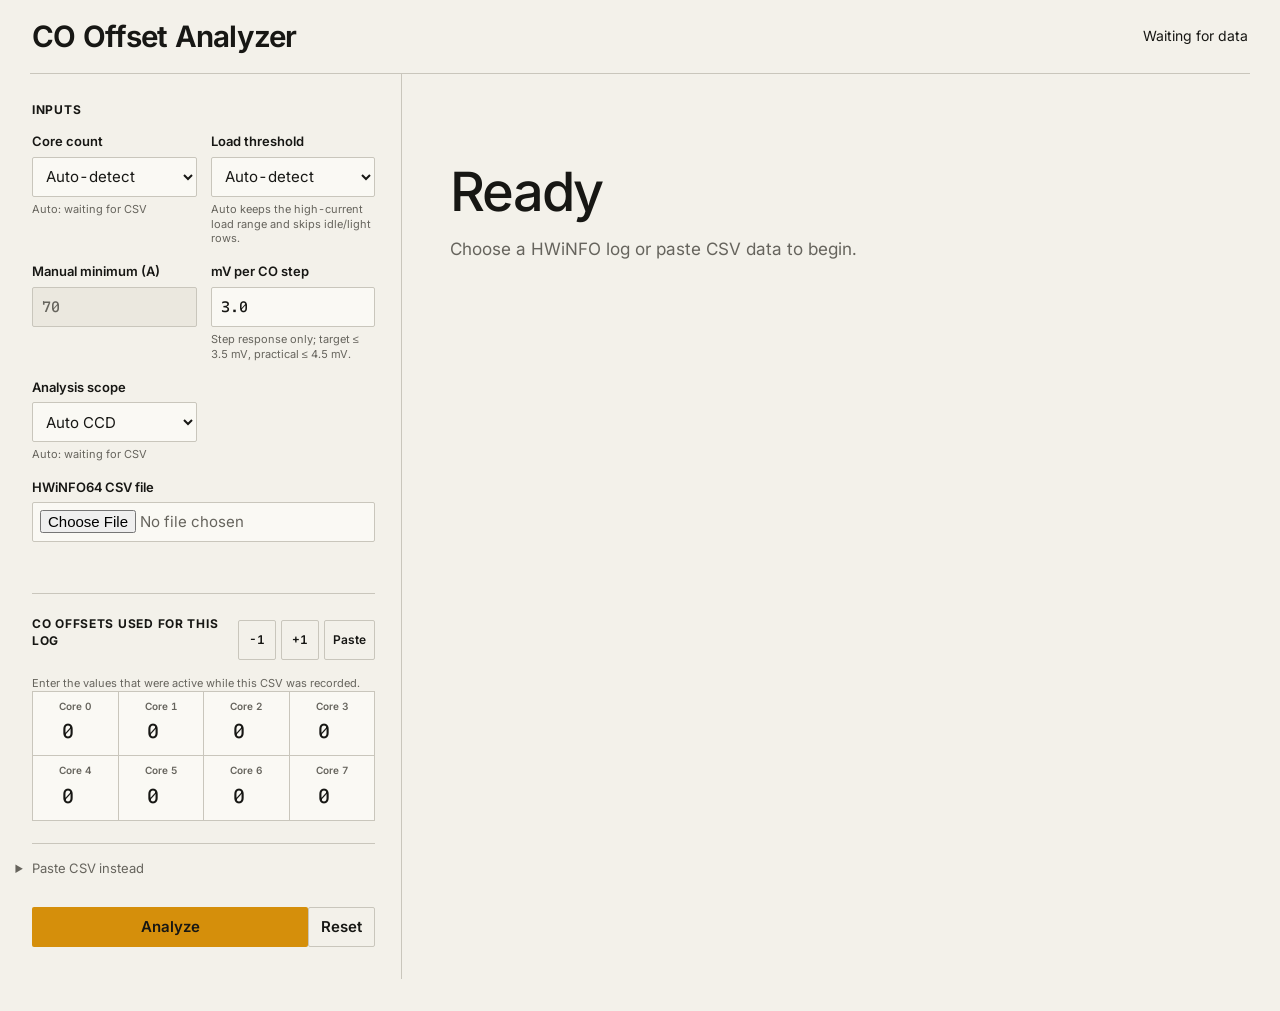
==== commit 442494e7: "Add pass ledger and session report; remove V1 leftovers Session ledger - "I applied them" now closes" ====
--- a/index.html
+++ b/index.html
@@ -5,638 +5,12 @@
     <meta name="viewport" content="width=device-width, initial-scale=1.0">
     <title>CO Offset Analyzer — V2</title>
     <link rel="icon" type="image/svg+xml" href="favicon.svg">
-    <link rel="preconnect" href="https://fonts.googleapis.com">
-    <link rel="preconnect" href="https://fonts.gstatic.com" crossorigin>
-    <link rel="stylesheet" href="https://fonts.googleapis.com/css2?family=Inter:wght@400..700&amp;family=Recursive:MONO,wght@1,400..700&amp;display=swap">
-    <style>
-        :root {
-            color-scheme: dark;
-            --bg: #111418;
-            --panel: #191f26;
-            --panel-soft: #202833;
-            --panel-strong: #263241;
-            --text: #eef3f7;
-            --muted: #9eacba;
-            --line: #33404f;
-            --accent: #52b788;
-            --accent-strong: #3a9f72;
-            --warn: #f2b84b;
-            --danger: #ff6b6b;
-            --shadow: 0 24px 80px rgba(0, 0, 0, 0.35);
-        }
-
-        * {
-            box-sizing: border-box;
-        }
-
-        body {
-            margin: 0;
-            min-height: 100vh;
-            background:
-                radial-gradient(circle at top left, rgba(82, 183, 136, 0.16), transparent 34rem),
-                linear-gradient(135deg, #0f1216 0%, #151b21 52%, #12161b 100%);
-            color: var(--text);
-            font-family: Inter, "Segoe UI", Arial, sans-serif;
-            line-height: 1.45;
-        }
-
-        .app {
-            width: min(1440px, calc(100% - 32px));
-            margin: 0 auto;
-            padding: 28px 0 44px;
-        }
-
-        .topbar {
-            display: flex;
-            align-items: flex-end;
-            justify-content: space-between;
-            gap: 20px;
-            margin-bottom: 22px;
-        }
-
-        .eyebrow {
-            margin: 0 0 6px;
-            color: var(--accent);
-            font-size: 12px;
-            font-weight: 800;
-            letter-spacing: 0;
-            text-transform: uppercase;
-        }
-
-        h1,
-        h2,
-        h3,
-        p {
-            margin-top: 0;
-        }
-
-        h1 {
-            margin-bottom: 0;
-            font-size: clamp(28px, 4vw, 48px);
-            letter-spacing: 0;
-            line-height: 1.05;
-        }
-
-        h2 {
-            margin-bottom: 16px;
-            font-size: 22px;
-        }
-
-        h3 {
-            margin-bottom: 12px;
-            font-size: 16px;
-        }
-
-        .status-pill {
-            display: inline-flex;
-            align-items: center;
-            min-height: 34px;
-            padding: 7px 12px;
-            border: 1px solid var(--line);
-            border-radius: 999px;
-            background: rgba(25, 31, 38, 0.82);
-            color: var(--muted);
-            font-size: 13px;
-            white-space: nowrap;
-        }
-
-        .layout {
-            display: grid;
-            grid-template-columns: minmax(320px, 430px) minmax(0, 1fr);
-            gap: 18px;
-            align-items: start;
-        }
-
-        .panel {
-            background: rgba(25, 31, 38, 0.94);
-            border: 1px solid rgba(255, 255, 255, 0.08);
-            border-radius: 8px;
-            box-shadow: var(--shadow);
-        }
-
-        .controls {
-            position: sticky;
-            top: 18px;
-            padding: 20px;
-        }
-
-        .results-panel {
-            min-height: 560px;
-            padding: 20px;
-        }
-
-        .section {
-            padding: 16px 0;
-            border-top: 1px solid var(--line);
-        }
-
-        .section:first-of-type {
-            padding-top: 0;
-            border-top: 0;
-        }
-
-        .form-grid {
-            display: grid;
-            grid-template-columns: 1fr 1fr;
-            gap: 12px;
-        }
-
-        .form-field-full {
-            grid-column: 1 / -1;
-        }
-
-        label {
-            display: block;
-            margin-bottom: 7px;
-            color: #c8d2dc;
-            font-size: 13px;
-            font-weight: 700;
-        }
-
-        input[type="number"],
-        input[type="file"],
-        textarea,
-        select {
-            width: 100%;
-            min-height: 42px;
-            padding: 10px 11px;
-            border: 1px solid var(--line);
-            border-radius: 6px;
-            background: #10151b;
-            color: var(--text);
-            font: inherit;
-            outline: none;
-            transition: border-color 0.16s ease, box-shadow 0.16s ease, background 0.16s ease;
-        }
-
-        input[type="number"]:focus,
-        input[type="file"]:focus,
-        textarea:focus,
-        select:focus {
-            border-color: var(--accent);
-            box-shadow: 0 0 0 3px rgba(82, 183, 136, 0.18);
-        }
-
-        input[type="file"] {
-            padding: 8px;
-            color: var(--muted);
-        }
-
-        textarea {
-            min-height: 188px;
-            resize: vertical;
-            font-family: "Cascadia Mono", Consolas, monospace;
-            font-size: 12px;
-        }
-
-        .field-note {
-            margin: 7px 0 0;
-            color: var(--muted);
-            font-size: 12px;
-        }
-
-        .offset-toolbar {
-            display: flex;
-            align-items: center;
-            justify-content: space-between;
-            gap: 12px;
-            margin-bottom: 12px;
-        }
-
-        .button-row {
-            display: flex;
-            gap: 8px;
-            align-items: center;
-        }
-
-        .offset-inputs {
-            display: grid;
-            grid-template-columns: repeat(auto-fit, minmax(84px, 1fr));
-            gap: 9px;
-        }
-
-        .offset-input {
-            padding: 10px;
-            border: 1px solid var(--line);
-            border-radius: 6px;
-            background: var(--panel-soft);
-        }
-
-        .offset-input label {
-            margin-bottom: 6px;
-            color: var(--muted);
-            font-size: 12px;
-        }
-
-        .offset-input input {
-            min-height: 36px;
-            margin: 0;
-            text-align: center;
-            font-weight: 800;
-        }
-
-        .actions {
-            display: grid;
-            grid-template-columns: 1fr auto;
-            gap: 10px;
-            margin-top: 16px;
-        }
-
-        button {
-            min-height: 42px;
-            border: 0;
-            border-radius: 6px;
-            cursor: pointer;
-            font: inherit;
-            font-weight: 800;
-            transition: transform 0.12s ease, background 0.16s ease, border-color 0.16s ease;
-        }
-
-        button:hover {
-            transform: translateY(-1px);
-        }
-
-        button:active {
-            transform: translateY(0);
-        }
-
-        button:disabled {
-            cursor: wait;
-            opacity: 0.62;
-            transform: none;
-        }
-
-        .primary-btn {
-            background: var(--accent);
-            color: #08110d;
-        }
-
-        .primary-btn:hover {
-            background: #68c99c;
-        }
-
-        .ghost-btn {
-            padding: 0 14px;
-            border: 1px solid var(--line);
-            background: transparent;
-            color: var(--text);
-        }
-
-        .ghost-btn:hover {
-            border-color: var(--accent);
-            background: rgba(82, 183, 136, 0.1);
-        }
-
-        .empty-state {
-            display: grid;
-            place-items: center;
-            min-height: 516px;
-            border: 1px dashed var(--line);
-            border-radius: 8px;
-            background: rgba(255, 255, 255, 0.02);
-            text-align: center;
-        }
-
-        .empty-state-inner {
-            width: min(440px, 100%);
-            padding: 22px;
-        }
-
-        .empty-icon {
-            display: inline-grid;
-            place-items: center;
-            width: 58px;
-            height: 58px;
-            margin-bottom: 16px;
-            border-radius: 50%;
-            background: rgba(82, 183, 136, 0.14);
-            color: var(--accent);
-            font-size: 28px;
-            font-weight: 900;
-        }
-
-        .empty-state p {
-            margin-bottom: 0;
-            color: var(--muted);
-        }
-
-        .message {
-            padding: 14px 15px;
-            border-radius: 6px;
-            border: 1px solid;
-            font-weight: 700;
-        }
-
-        .message.error {
-            border-color: rgba(255, 107, 107, 0.45);
-            background: rgba(255, 107, 107, 0.12);
-            color: #ffd2d2;
-        }
-
-        .message.success {
-            border-color: rgba(82, 183, 136, 0.45);
-            background: rgba(82, 183, 136, 0.12);
-            color: #c9f3dc;
-        }
-
-        .message.warn {
-            border-color: rgba(242, 184, 75, 0.48);
-            background: rgba(242, 184, 75, 0.12);
-            color: #ffe0a3;
-        }
-
-        .message.info {
-            border-color: rgba(111, 171, 214, 0.42);
-            background: rgba(111, 171, 214, 0.12);
-            color: #d7eafa;
-        }
-
-        .metrics {
-            display: grid;
-            grid-template-columns: repeat(4, minmax(130px, 1fr));
-            gap: 10px;
-            margin-bottom: 18px;
-        }
-
-        .metric {
-            padding: 14px;
-            border: 1px solid var(--line);
-            border-radius: 6px;
-            background: var(--panel-soft);
-        }
-
-        .metric.good {
-            border-color: rgba(82, 183, 136, 0.45);
-            background: rgba(82, 183, 136, 0.1);
-        }
-
-        .metric.warn {
-            border-color: rgba(242, 184, 75, 0.48);
-            background: rgba(242, 184, 75, 0.1);
-        }
-
-        .metric.bad {
-            border-color: rgba(255, 107, 107, 0.48);
-            background: rgba(255, 107, 107, 0.1);
-        }
-
-        .metric-label {
-            margin-bottom: 6px;
-            color: var(--muted);
-            font-size: 12px;
-            font-weight: 800;
-            text-transform: uppercase;
-            letter-spacing: 0;
-        }
-
-        .metric-value {
-            font-size: 24px;
-            font-weight: 900;
-            line-height: 1.1;
-        }
-
-        .metric-unit {
-            color: var(--muted);
-            font-size: 13px;
-            font-weight: 700;
-        }
-
-        .result-grid {
-            display: grid;
-            grid-template-columns: minmax(0, 1.1fr) minmax(260px, 0.9fr);
-            gap: 14px;
-        }
-
-        .result-card {
-            border: 1px solid var(--line);
-            border-radius: 8px;
-            background: var(--panel-soft);
-            overflow: hidden;
-        }
-
-        .card-head {
-            display: flex;
-            align-items: center;
-            justify-content: space-between;
-            gap: 12px;
-            padding: 13px 14px;
-            border-bottom: 1px solid var(--line);
-            background: var(--panel-strong);
-        }
-
-        .card-head h3 {
-            margin: 0;
-        }
-
-        table {
-            width: 100%;
-            border-collapse: collapse;
-        }
-
-        th,
-        td {
-            padding: 10px 12px;
-            border-bottom: 1px solid rgba(255, 255, 255, 0.06);
-            text-align: right;
-            font-size: 13px;
-        }
-
-        th:first-child,
-        td:first-child {
-            text-align: left;
-        }
-
-        th {
-            color: var(--muted);
-            font-size: 11px;
-            text-transform: uppercase;
-            letter-spacing: 0;
-        }
-
-        tr:last-child td {
-            border-bottom: 0;
-        }
-
-        .positive {
-            color: #ffb4a8;
-        }
-
-        .negative {
-            color: #a9e8c7;
-        }
-
-        .recommendation-list {
-            display: grid;
-            grid-template-columns: repeat(auto-fit, minmax(104px, 1fr));
-            gap: 9px;
-            padding: 14px;
-        }
-
-        .rec-chip {
-            padding: 11px;
-            border: 1px solid rgba(82, 183, 136, 0.28);
-            border-radius: 6px;
-            background: rgba(82, 183, 136, 0.1);
-        }
-
-        .rec-chip strong {
-            display: block;
-            margin-bottom: 4px;
-            color: var(--muted);
-            font-size: 12px;
-        }
-
-        .rec-value {
-            font-size: 24px;
-            font-weight: 900;
-        }
-
-        .rec-change {
-            color: var(--muted);
-            font-size: 12px;
-        }
-
-        .copy-box {
-            margin: 0 14px 14px;
-            padding: 12px;
-            border: 1px solid var(--line);
-            border-radius: 6px;
-            background: #10151b;
-            color: #d8e3eb;
-            font-family: "Cascadia Mono", Consolas, monospace;
-            font-size: 12px;
-            white-space: pre-wrap;
-        }
-
-        .file-line {
-            display: flex;
-            align-items: center;
-            justify-content: space-between;
-            gap: 8px;
-        }
-
-        #fileName {
-            color: var(--muted);
-            font-size: 12px;
-            overflow: hidden;
-            text-overflow: ellipsis;
-            white-space: nowrap;
-        }
-
-        .progress-wrap {
-            display: grid;
-            gap: 7px;
-            margin-top: 10px;
-        }
-
-        .progress-wrap[hidden] {
-            display: none;
-        }
-
-        .progress-head {
-            display: flex;
-            justify-content: space-between;
-            gap: 12px;
-            color: var(--muted);
-            font-size: 12px;
-            font-weight: 800;
-        }
-
-        .progress-detail {
-            min-width: 0;
-            overflow: hidden;
-            text-align: right;
-            text-overflow: ellipsis;
-            white-space: nowrap;
-        }
-
-        .progress-track {
-            height: 8px;
-            overflow: hidden;
-            border: 1px solid var(--line);
-            border-radius: 999px;
-            background: #10151b;
-        }
-
-        .progress-bar {
-            width: 0%;
-            height: 100%;
-            border-radius: inherit;
-            background: linear-gradient(90deg, var(--accent), #9ee6bd);
-            transition: width 0.14s ease;
-        }
-
-        .progress-wrap.indeterminate .progress-bar {
-            width: 40%;
-            animation: progress-sweep 1.15s ease-in-out infinite;
-        }
-
-        @keyframes progress-sweep {
-            from {
-                transform: translateX(-110%);
-            }
-
-            to {
-                transform: translateX(280%);
-            }
-        }
-
-        @media (max-width: 980px) {
-            .layout,
-            .result-grid {
-                grid-template-columns: 1fr;
-            }
-
-            .controls {
-                position: static;
-            }
-
-            .metrics {
-                grid-template-columns: repeat(2, minmax(0, 1fr));
-            }
-        }
-
-        @media (max-width: 620px) {
-            .app {
-                width: min(100% - 20px, 1440px);
-                padding-top: 16px;
-            }
-
-            .topbar,
-            .offset-toolbar {
-                align-items: stretch;
-                flex-direction: column;
-            }
-
-            .button-row {
-                display: grid;
-                grid-template-columns: repeat(2, minmax(0, 1fr));
-            }
-
-            .status-pill {
-                width: 100%;
-                justify-content: center;
-            }
-
-            .form-grid,
-            .metrics,
-            .actions {
-                grid-template-columns: 1fr;
-            }
-
-            .metric-value,
-            .rec-value {
-                font-size: 21px;
-            }
-        }
-    </style>
     <link rel="stylesheet" href="v2.css">
 </head>
 <body>
     <main class="app">
         <header class="topbar">
             <div>
-                <p class="eyebrow">Curve Optimizer</p>
                 <h1>CO Offset Analyzer</h1>
             </div>
             <div id="status" class="status-pill" role="status" aria-live="polite">Waiting for data</div>
@@ -737,7 +111,7 @@
             <section class="panel results-panel" aria-label="Analyzer results">
                 <div id="results" class="empty-state">
                     <div class="empty-state-inner">
-                        <div class="empty-icon">CO</div>
+                        
                         <h2>Ready</h2>
                         <p>Choose a HWiNFO log or paste CSV data to begin.</p>
                     </div>
@@ -755,6 +129,8 @@
         let uploadedCsvText = '';
         let uploadedCsvName = '';
         let activeAnalysisId = 0;
+        let session = null;
+        let closedPassBackup = null;
         const DEFAULT_CSV_PLACEHOLDER = 'Paste HWiNFO64 CSV data here...';
         const LARGE_TEXTAREA_LIMIT = 2 * 1024 * 1024;
         const ANALYSIS_YIELD_MS = 32;
@@ -766,9 +142,16 @@
         const AUTO_LOAD_MIN_FLOOR_A = 20;
         const CLOCK_STRETCH_MIN_ROWS = 100;
         const MIN_ACTIONABLE_ROWS = 75;
+        const MIN_ACTIONABLE_DURATION_MS = 75 * 1000;
+        const MIN_TIMED_ACTIONABLE_ROWS = 30;
         const LOAD_RUN_MAX_GAP = 2;
+        const LOAD_RUN_MAX_GAP_MS = LOAD_RUN_MAX_GAP * 1000;
+        const MAX_FILTERED_OBSERVATION_GAP_MS = 10 * 1000;
         const ANALYSIS_WARMUP_ROWS = 10;
+        const ANALYSIS_WARMUP_MS = 10 * 1000;
         const MAX_ANALYSIS_ROWS = 300;
+        const MAX_ANALYSIS_DURATION_MS = 300 * 1000;
+        const TIME_NORMALIZATION_INTERVAL_MS = 1000;
         const STATIONARITY_WINDOW_COUNT = 3;
         const STATIONARY_MEDIAN_CORE_SD_MV = 0.50;
         const STATIONARY_MAX_CORE_SD_MV = 0.75;
@@ -777,9 +160,13 @@
         const CONVERGED_SPREAD_MV = 3.5;
         const PRACTICAL_SPREAD_MV = 4.5;
         const CO_ACTION_HYSTERESIS_MV = 0.25;
+        const CO_MIN = -50;
+        const CO_INPUT_MAX = 30;
+        const CO_AUTO_POSITIVE_MAX = 3;
 
         updateOffsetInputs();
         updateLoadThresholdMode();
+        restoreSessionState();
         document.getElementById('offsetInputs').addEventListener('input', event => {
             if (event.target.matches('input[id^="offset"]')) refreshRecommendationsFromCurrentOffsets();
         });
@@ -1063,21 +450,10 @@
         }
 
         function useRecommendationsAsCurrent() {
-            if (!latestRecommendations) {
-                setStatus('No recommended offsets to use');
-                return;
-            }
-
-            const changed = Object.entries(latestRecommendations).filter(([core, offset]) => {
-                const input = document.getElementById(`offset${core}`);
-                return input && (parseInt(input.value) || 0) !== offset;
-            }).length;
-            applyOffsetsToInputs(latestRecommendations);
-            refreshRecommendationsFromCurrentOffsets();
-            setStatus(`Set ${changed} recommended offset${changed === 1 ? '' : 's'} as current`);
-        }
-
-        function clearCsv() {
+            closePass();
+        }
+
+        function clearCsvSource() {
             document.getElementById('csvText').value = '';
             document.getElementById('csvText').placeholder = DEFAULT_CSV_PLACEHOLDER;
             document.getElementById('fileName').textContent = '';
@@ -1088,13 +464,25 @@
             clearTimeout(detectTimer);
             clearTimeout(autoAnalyzeTimer);
             clearProgress();
+        }
+
+        function clearCsv() {
+            clearCsvSource();
             detectedCoreCount = null;
             updateOffsetInputs();
             updateScopeLabel(null);
+            renderIdleState();
+            setStatus('Waiting for CSV data');
+        }
+
+        function renderIdleState() {
+            if (getSession().pending) {
+                renderWaitingState();
+                return;
+            }
             const results = document.getElementById('results');
             results.className = 'empty-state';
-            results.innerHTML = '<div class="empty-state-inner"><div class="empty-icon">CO</div><h2>Ready</h2><p>Choose a HWiNFO log or paste CSV data to begin.</p></div>';
-            setStatus('Waiting for CSV data');
+            results.innerHTML = '<div class="empty-state-inner"><h2>Ready</h2><p>Choose a HWiNFO log or paste CSV data to begin.</p></div>';
         }
 
         function handleFileUpload(event) {
@@ -1233,6 +621,292 @@
                 .normalize('NFD')
                 .replace(/[\u0300-\u036f]/g, '')
                 .toLowerCase();
+        }
+
+        const rowTimingCache = new WeakMap();
+
+        function parseTimeOfDayMs(value) {
+            const match = String(value ?? '').trim().match(/^(\d{1,2}):(\d{1,2}):(\d{1,2})(?:[.,](\d+))?$/);
+            if (!match) return NaN;
+            const hours = Number(match[1]);
+            const minutes = Number(match[2]);
+            const seconds = Number(match[3]);
+            if (hours > 23 || minutes > 59 || seconds > 59) return NaN;
+            const milliseconds = Number((match[4] || '').slice(0, 3).padEnd(3, '0')) || 0;
+            return ((hours * 60 + minutes) * 60 + seconds) * 1000 + milliseconds;
+        }
+
+        function findTimingColumns(rows) {
+            const sample = rows.find(row => row && typeof row === 'object');
+            if (!sample) return { timeColumn: null, dateColumn: null };
+            const keys = Object.keys(sample);
+            const timeColumn = keys.find(key => ['time', 'zeit'].includes(normalizeHeader(key).trim())) || null;
+            const dateColumn = keys.find(key => ['date', 'datum'].includes(normalizeHeader(key).trim())) || null;
+            return { timeColumn, dateColumn };
+        }
+
+        function annotateRowTiming(rows) {
+            if (!Array.isArray(rows) || rows.length === 0) {
+                return { entries: [], cadenceMs: NaN, available: false, timestamped: false };
+            }
+
+            const cached = rows.map(row => row && typeof row === 'object' ? rowTimingCache.get(row) : undefined);
+            if (cached.every(entry => entry !== undefined)) {
+                const cadences = cached.map(entry => entry.sourceCadenceMs).filter(Number.isFinite).sort((a, b) => a - b);
+                const timestamped = cached.some(entry => entry.timestamped);
+                return {
+                    entries: cached,
+                    cadenceMs: cadences.length > 0 ? median(cadences) : NaN,
+                    available: timestamped && cached.filter(entry => entry.valid).length >= 2,
+                    timestamped
+                };
+            }
+
+            const { timeColumn, dateColumn } = findTimingColumns(rows);
+            if (!timeColumn) {
+                const entries = rows.map(row => {
+                    const entry = { valid: false, timestamped: false, sourceCadenceMs: NaN };
+                    if (row && typeof row === 'object') rowTimingCache.set(row, entry);
+                    return entry;
+                });
+                return { entries, cadenceMs: NaN, available: false, timestamped: false };
+            }
+
+            const dayMs = 24 * 60 * 60 * 1000;
+            const provisional = [];
+            let segment = 0;
+            let previousTimeOfDay = NaN;
+            let previousAbsolute = NaN;
+            let previousDate = '';
+
+            rows.forEach(row => {
+                const timeOfDay = parseTimeOfDayMs(row?.[timeColumn]);
+                const dateKey = dateColumn ? String(row?.[dateColumn] ?? '').trim() : '';
+                if (!Number.isFinite(timeOfDay)) {
+                    provisional.push({ valid: false });
+                    segment++;
+                    previousTimeOfDay = NaN;
+                    previousAbsolute = NaN;
+                    previousDate = '';
+                    return;
+                }
+
+                let absolute = timeOfDay;
+                if (Number.isFinite(previousAbsolute)) {
+                    const dateChanged = Boolean(dateColumn && dateKey && previousDate && dateKey !== previousDate);
+                    if (dateChanged || (!dateColumn && previousTimeOfDay - timeOfDay > dayMs / 2)) {
+                        absolute = previousAbsolute + (dayMs - previousTimeOfDay) + timeOfDay;
+                    } else if (timeOfDay >= previousTimeOfDay) {
+                        absolute = previousAbsolute + (timeOfDay - previousTimeOfDay);
+                    } else {
+                        segment++;
+                        absolute = timeOfDay;
+                    }
+                }
+
+                provisional.push({ valid: true, timeMs: absolute, segment });
+                previousTimeOfDay = timeOfDay;
+                previousAbsolute = absolute;
+                previousDate = dateKey;
+            });
+
+            const positiveDeltas = [];
+            for (let index = 1; index < provisional.length; index++) {
+                const previous = provisional[index - 1];
+                const current = provisional[index];
+                if (!previous.valid || !current.valid || previous.segment !== current.segment) continue;
+                const delta = current.timeMs - previous.timeMs;
+                if (delta > 0) positiveDeltas.push(delta);
+            }
+            positiveDeltas.sort((a, b) => a - b);
+            const cadenceMs = positiveDeltas.length > 0 ? median(positiveDeltas) : NaN;
+            const sessionGapMs = Number.isFinite(cadenceMs)
+                ? cadenceMs + LOAD_RUN_MAX_GAP_MS
+                : Infinity;
+
+            const entries = [];
+            let finalSegment = 0;
+            let previous = null;
+            provisional.forEach((entry, index) => {
+                if (!entry.valid) {
+                    const invalid = { valid: false, timestamped: true, sourceCadenceMs: cadenceMs };
+                    entries.push(invalid);
+                    if (rows[index] && typeof rows[index] === 'object') rowTimingCache.set(rows[index], invalid);
+                    finalSegment++;
+                    previous = null;
+                    return;
+                }
+                if (previous && (entry.segment !== previous.segment || entry.timeMs - previous.timeMs > sessionGapMs)) {
+                    finalSegment++;
+                }
+                const timed = {
+                    valid: true,
+                    timestamped: true,
+                    timeMs: entry.timeMs,
+                    segment: finalSegment,
+                    sourceCadenceMs: cadenceMs
+                };
+                entries.push(timed);
+                if (rows[index] && typeof rows[index] === 'object') rowTimingCache.set(rows[index], timed);
+                previous = entry;
+            });
+
+            return {
+                entries,
+                cadenceMs,
+                available: entries.filter(entry => entry.valid).length >= 2,
+                timestamped: true
+            };
+        }
+
+        function getObservationTiming(rows) {
+            const series = annotateRowTiming(rows);
+            if (!series.available || rows.length < 2 || series.entries.some(entry => !entry.valid)) {
+                return {
+                    available: false,
+                    timestamped: series.timestamped,
+                    durationMs: NaN,
+                    cadenceMs: series.cadenceMs,
+                    sampleCount: rows.length,
+                    entries: series.entries,
+                    reason: series.timestamped ? 'Timestamped readings are incomplete or too sparse to form one continuous load run.' : ''
+                };
+            }
+            const segments = new Set(series.entries.map(entry => entry.segment));
+            if (segments.size !== 1) {
+                return {
+                    available: false,
+                    timestamped: true,
+                    durationMs: NaN,
+                    cadenceMs: series.cadenceMs,
+                    sampleCount: rows.length,
+                    entries: series.entries,
+                    reason: 'Timestamped readings cross a gap and do not form one continuous load run.'
+                };
+            }
+            const deltas = [];
+            for (let index = 1; index < series.entries.length; index++) {
+                const delta = series.entries[index].timeMs - series.entries[index - 1].timeMs;
+                const allowedFilteredGapMs = Number.isFinite(series.cadenceMs)
+                    ? series.cadenceMs + MAX_FILTERED_OBSERVATION_GAP_MS
+                    : NaN;
+                if (delta < 0 || (Number.isFinite(allowedFilteredGapMs) && delta > allowedFilteredGapMs)) {
+                    return {
+                        available: false,
+                        timestamped: true,
+                        durationMs: NaN,
+                        cadenceMs: series.cadenceMs,
+                        sampleCount: rows.length,
+                        entries: series.entries,
+                        reason: 'Timestamped readings cross a gap and do not form one continuous load run.'
+                    };
+                }
+                if (delta > 0) deltas.push(delta);
+            }
+            deltas.sort((a, b) => a - b);
+            const cadenceMs = deltas.length > 0 ? median(deltas) : series.cadenceMs;
+            const first = series.entries[0].timeMs;
+            const last = series.entries[series.entries.length - 1].timeMs;
+            const durationMs = Number.isFinite(cadenceMs) && last >= first ? last - first + cadenceMs : NaN;
+            return {
+                available: Number.isFinite(durationMs) && durationMs > 0,
+                timestamped: true,
+                durationMs,
+                cadenceMs,
+                sampleCount: rows.length,
+                startMs: first,
+                endMs: last + cadenceMs,
+                entries: series.entries
+            };
+        }
+
+        function evaluateObservationRequirement(rowsOrCount) {
+            if (Array.isArray(rowsOrCount)) {
+                const timing = getObservationTiming(rowsOrCount);
+                if (timing.available) {
+                    const enoughSamples = rowsOrCount.length >= MIN_TIMED_ACTIONABLE_ROWS;
+                    const enoughDuration = timing.durationMs + 1e-6 >= MIN_ACTIONABLE_DURATION_MS;
+                    return {
+                        sufficient: enoughSamples && enoughDuration,
+                        mode: 'time',
+                        sampleCount: rowsOrCount.length,
+                        durationMs: timing.durationMs,
+                        timing
+                    };
+                }
+                if (timing.timestamped) {
+                    return {
+                        sufficient: false,
+                        mode: 'time',
+                        sampleCount: rowsOrCount.length,
+                        durationMs: timing.durationMs,
+                        timing,
+                        reason: timing.reason
+                    };
+                }
+                return {
+                    sufficient: rowsOrCount.length >= MIN_ACTIONABLE_ROWS,
+                    mode: 'rows',
+                    sampleCount: rowsOrCount.length,
+                    durationMs: NaN,
+                    timing
+                };
+            }
+            const sampleCount = Number(rowsOrCount) || 0;
+            return {
+                sufficient: sampleCount >= MIN_ACTIONABLE_ROWS,
+                mode: 'rows',
+                sampleCount,
+                durationMs: NaN,
+                timing: null
+            };
+        }
+
+        function observationRequirementScore(requirement) {
+            if (requirement.mode === 'time') {
+                const durationScore = Number.isFinite(requirement.durationMs)
+                    ? requirement.durationMs / MIN_ACTIONABLE_DURATION_MS
+                    : 0;
+                return Math.min(
+                    durationScore,
+                    requirement.sampleCount / MIN_TIMED_ACTIONABLE_ROWS
+                );
+            }
+            return requirement.sampleCount / MIN_ACTIONABLE_ROWS;
+        }
+
+        function normalizeTimedRows(rows) {
+            const timing = getObservationTiming(rows);
+            const requirement = evaluateObservationRequirement(rows);
+            if (!requirement.sufficient || !timing.available || timing.cadenceMs >= TIME_NORMALIZATION_INTERVAL_MS * 0.8) {
+                return { rows, resampled: false, sourceRows: rows.length, timing };
+            }
+
+            const buckets = new Map();
+            timing.entries.forEach((entry, index) => {
+                const bucket = Math.floor((entry.timeMs - timing.startMs) / TIME_NORMALIZATION_INTERVAL_MS);
+                if (!buckets.has(bucket)) buckets.set(bucket, []);
+                buckets.get(bucket).push({ row: rows[index], timeMs: entry.timeMs });
+            });
+            const normalized = [...buckets.entries()].map(([bucket, candidates]) => {
+                const center = timing.startMs + bucket * TIME_NORMALIZATION_INTERVAL_MS + TIME_NORMALIZATION_INTERVAL_MS / 2;
+                return candidates.reduce((best, candidate) =>
+                    Math.abs(candidate.timeMs - center) < Math.abs(best.timeMs - center) ? candidate : best
+                ).row;
+            });
+            return {
+                rows: normalized,
+                resampled: normalized.length !== rows.length,
+                sourceRows: rows.length,
+                timing: getObservationTiming(normalized)
+            };
+        }
+
+        function formatElapsedDuration(durationMs) {
+            if (!Number.isFinite(durationMs)) return '';
+            const seconds = durationMs / 1000;
+            const flooredTenths = Math.floor(seconds * 10 + 1e-6) / 10;
+            return `${flooredTenths.toFixed(1)} s`;
         }
 
         function headerHasUnit(header, unit) {
@@ -1474,6 +1148,7 @@
             const detail = skippedRows > 0
                 ? `${rows.length.toLocaleString()} rows, ${skippedRows.toLocaleString()} skipped`
                 : `${rows.length.toLocaleString()} rows`;
+            annotateRowTiming(rows);
             await paintProgress('Parsing CSV', 35, detail);
             return { headers, rows };
         }
@@ -1765,13 +1440,18 @@
                 const railContext = calculateRailContext(validRows, data.headers, loadSensor);
                 const proposedRecommendations = calculateOffsets(vidMeans, referenceBaselines, mvStep, currentOffsets, residualRange, groups, CONVERGED_SPREAD_MV);
                 const windowConsensus = evaluateWindowConsensus(validRows, vidCols, groups, mvStep, currentOffsets, proposedRecommendations);
-                const recommendationGate = evaluateRecommendationGate(validRows.length, clockStretch, residualRange, windowConsensus);
+                const recommendationGate = evaluateRecommendationGate(validRows, clockStretch, residualRange, windowConsensus, mvStep);
                 const recommendations = recommendationGate.actionable
                     ? windowConsensus.recommendations
                     : preserveCurrentOffsets(vidMeans, currentOffsets);
 
-                await paintProgress('Rendering results', 97, `${validRows.length.toLocaleString()} filtered rows`);
+                const evidenceLabel = preparedRows.timed
+                    ? `${formatElapsedDuration(preparedRows.timing?.durationMs)} · ${validRows.length.toLocaleString()} samples`
+                    : `${validRows.length.toLocaleString()} filtered rows`;
+                await paintProgress('Rendering results', 97, evidenceLabel);
                 displayResultsV2(resultsDiv, {
+                    sourceName: uploadedCsvName || 'Pasted CSV',
+                    cpuName: extractCpuName(csvText),
                     totalRows: data.rows.length,
                     validRows: validRows.length,
                     minCurrent: loadThreshold.current,
@@ -1798,8 +1478,8 @@
                     loadSensor,
                     railContext
                 });
-                setProgress('Analysis complete', 100, `${validRows.length.toLocaleString()} rows from one load run`);
-                setStatus(`Analysis complete · ${validRows.length.toLocaleString()} rows`);
+                setProgress('Analysis complete', 100, `${evidenceLabel} from one load run`);
+                setStatus(`Analysis complete · ${evidenceLabel}`);
             } catch (error) {
                 if (error.cancelled) return;
                 clearProgress();
@@ -1813,6 +1493,11 @@
 
         function findContiguousLoadRuns(rows, loadSensor, minCurrent, usageSensor = null, minUsage = null, maxGap = LOAD_RUN_MAX_GAP) {
             const runs = [];
+            const timingSeries = annotateRowTiming(rows);
+            const useTiming = timingSeries.available && Number.isFinite(timingSeries.cadenceMs);
+            const allowedGapMs = useTiming
+                ? timingSeries.cadenceMs + maxGap * 1000
+                : NaN;
             let startIndex = -1;
             let lastMatchIndex = -1;
             let matchedRows = 0;
@@ -1833,12 +1518,16 @@
             };
 
             rows.forEach((row, index) => {
+                const timing = timingSeries.entries[index];
                 const entries = Object.entries(row || {});
                 const repeatedHeaderMatches = entries.reduce((count, [column, value]) =>
                     count + (String(value ?? '').trim() === String(column).trim() ? 1 : 0), 0);
                 const isRepeatedHeader = entries.length > 0
                     && repeatedHeaderMatches >= Math.min(3, entries.length);
-                if (isRepeatedHeader) {
+                const previousTiming = index > 0 ? timingSeries.entries[index - 1] : null;
+                const timingBreak = useTiming && (!timing?.valid
+                    || (previousTiming?.valid && timing.segment !== previousTiming.segment));
+                if (isRepeatedHeader || timingBreak) {
                     finishRun();
                     return;
                 }
@@ -1852,13 +1541,23 @@
                 const matches = currentMatches && usageMatches;
 
                 if (matches) {
+                    const elapsedSinceLastMatch = useTiming && startIndex >= 0
+                        && timing?.valid && timingSeries.entries[lastMatchIndex]?.valid
+                        ? timing.timeMs - timingSeries.entries[lastMatchIndex].timeMs
+                        : NaN;
+                    if (Number.isFinite(elapsedSinceLastMatch) && elapsedSinceLastMatch > allowedGapMs) {
+                        finishRun();
+                    }
                     if (startIndex < 0) startIndex = index;
                     lastMatchIndex = index;
                     matchedRows++;
                     gap = 0;
                 } else if (startIndex >= 0) {
                     gap++;
-                    if (gap > maxGap) finishRun();
+                    const elapsedGapMs = useTiming && timing?.valid && timingSeries.entries[lastMatchIndex]?.valid
+                        ? timing.timeMs - timingSeries.entries[lastMatchIndex].timeMs
+                        : NaN;
+                    if (Number.isFinite(elapsedGapMs) ? elapsedGapMs > allowedGapMs : gap > maxGap) finishRun();
                 }
             });
             finishRun();
@@ -1944,8 +1643,12 @@
                         }
                     };
 
-                    if (validRows.length >= MIN_ACTIONABLE_ROWS) return candidate;
-                    if (!best || validRows.length > best.validRows.length) best = candidate;
+                    const requirement = evaluateObservationRequirement(validRows);
+                    candidate.observationRequirement = requirement;
+                    if (requirement.sufficient) return candidate;
+                    if (!best || observationRequirementScore(requirement) > observationRequirementScore(best.observationRequirement)) {
+                        best = candidate;
+                    }
                 } catch (error) {
                     if (error.cancelled) throw error;
                     lastError = error;
@@ -1958,6 +1661,40 @@
         }
 
         function prepareAnalysisRows(rows) {
+            const sourceTiming = getObservationTiming(rows);
+            if (sourceTiming.available) {
+                let warmupRows = 0;
+                const warmupCutoff = sourceTiming.startMs + ANALYSIS_WARMUP_MS;
+                const candidateWarmupRows = sourceTiming.entries.findIndex(entry => entry.timeMs >= warmupCutoff);
+                if (candidateWarmupRows > 0
+                    && evaluateObservationRequirement(rows.slice(candidateWarmupRows)).sufficient) {
+                    warmupRows = candidateWarmupRows;
+                }
+
+                const warmed = rows.slice(warmupRows);
+                const warmedTiming = getObservationTiming(warmed);
+                const recentCutoff = warmedTiming.endMs - MAX_ANALYSIS_DURATION_MS;
+                const recentStart = warmedTiming.durationMs > MAX_ANALYSIS_DURATION_MS
+                    ? Math.max(0, warmedTiming.entries.findIndex(entry => entry.timeMs >= recentCutoff))
+                    : 0;
+                const recentRows = warmed.slice(recentStart);
+                const normalized = normalizeTimedRows(recentRows);
+                return {
+                    rows: normalized.rows,
+                    matchedRows: rows.length,
+                    sourceRows: recentRows.length,
+                    warmupRows,
+                    omittedEarlierRows: recentStart,
+                    omittedLaterRows: 0,
+                    stableSelection: false,
+                    windowStability: null,
+                    timed: true,
+                    resampled: normalized.resampled,
+                    timing: normalized.timing,
+                    sourceTiming
+                };
+            }
+
             const warmupRows = rows.length - ANALYSIS_WARMUP_ROWS >= MIN_ACTIONABLE_ROWS
                 ? ANALYSIS_WARMUP_ROWS
                 : 0;
@@ -1970,18 +1707,35 @@
                 omittedEarlierRows: Math.max(0, warmed.length - tailRows),
                 omittedLaterRows: 0,
                 stableSelection: false,
-                windowStability: null
+                windowStability: null,
+                timed: false,
+                resampled: false,
+                timing: null,
+                sourceTiming
             };
+        }
+
+        function findObservationSeedStart(rows, end) {
+            const candidate = rows.slice(0, end);
+            const timing = getObservationTiming(candidate);
+            if (!timing.available) {
+                return end >= MIN_ACTIONABLE_ROWS ? end - MIN_ACTIONABLE_ROWS : -1;
+            }
+            if (end < MIN_TIMED_ACTIONABLE_ROWS) return -1;
+            let start = end - MIN_TIMED_ACTIONABLE_ROWS;
+            const endMs = timing.entries[end - 1].timeMs + timing.cadenceMs;
+            while (start > 0 && endMs - timing.entries[start].timeMs < MIN_ACTIONABLE_DURATION_MS) {
+                start--;
+            }
+            return evaluateObservationRequirement(rows.slice(start, end)).sufficient ? start : -1;
         }
 
         function selectStableAnalysisRows(rows, vidCols, groups) {
             const prepared = prepareAnalysisRows(rows);
-            const warmupRows = prepared.warmupRows;
-            const warmed = rows.slice(warmupRows);
-            const searchBase = Math.max(0, warmed.length - MAX_ANALYSIS_ROWS);
-            const searchRows = warmed.slice(searchBase);
-
-            if (searchRows.length < MIN_ACTIONABLE_ROWS || vidCols.length === 0) {
+            const searchRows = prepared.rows;
+            const requirement = evaluateObservationRequirement(searchRows);
+
+            if (!requirement.sufficient || vidCols.length === 0) {
                 return {
                     ...prepared,
                     windowStability: evaluateWindowStability(prepared.rows, vidCols, groups)
@@ -1990,14 +1744,16 @@
 
             // Search newest to oldest. The selector considers only stationarity and
             // recency, never VID spread or the offsets it would recommend.
-            for (let end = searchRows.length; end >= MIN_ACTIONABLE_ROWS; end--) {
-                let start = end - MIN_ACTIONABLE_ROWS;
+            const minimumEnd = requirement.mode === 'time' ? MIN_TIMED_ACTIONABLE_ROWS : MIN_ACTIONABLE_ROWS;
+            for (let end = searchRows.length; end >= minimumEnd; end--) {
+                let start = findObservationSeedStart(searchRows, end);
+                if (start < 0) continue;
                 let stability = evaluateWindowStability(searchRows.slice(start, end), vidCols, groups);
                 if (!stability.stationary) continue;
 
                 // Keep the newest endpoint fixed and extend the stable section
                 // backward, up to the normal analysis cap.
-                while (start > 0 && end - start < MAX_ANALYSIS_ROWS) {
+                while (start > 0) {
                     const nextStart = start - 1;
                     const extended = evaluateWindowStability(searchRows.slice(nextStart, end), vidCols, groups);
                     if (!extended.stationary) break;
@@ -2006,13 +1762,13 @@
                 }
 
                 return {
+                    ...prepared,
                     rows: searchRows.slice(start, end),
-                    matchedRows: rows.length,
-                    warmupRows,
-                    omittedEarlierRows: searchBase + start,
-                    omittedLaterRows: searchRows.length - end,
+                    omittedEarlierRows: prepared.omittedEarlierRows + start,
+                    omittedLaterRows: prepared.omittedLaterRows + searchRows.length - end,
                     stableSelection: true,
-                    windowStability: stability
+                    windowStability: stability,
+                    timing: getObservationTiming(searchRows.slice(start, end))
                 };
             }
 
@@ -2394,10 +2150,11 @@
                 : latestAnalysisResults.windowConsensus;
             const recommendationGate = canRefreshConsensus
                 ? evaluateRecommendationGate(
-                    latestAnalysisResults.analysisRows.length,
+                    latestAnalysisResults.analysisRows,
                     latestAnalysisResults.clockStretch,
                     residualRange,
-                    windowConsensus
+                    windowConsensus,
+                    mvStep
                 )
                 : latestAnalysisResults.recommendationGate;
             const recommendations = recommendationGate?.actionable
@@ -2461,7 +2218,11 @@
 
         function evaluateWindowStability(validRows, vidCols, groups) {
             const coreIndexes = vidCols.map(getCoreIndexFromVidColumn).filter(core => core !== null);
-            if (validRows.length < MIN_ACTIONABLE_ROWS || vidCols.length === 0) {
+            const observationRequirement = evaluateObservationRequirement(validRows);
+            if (!observationRequirement.sufficient || vidCols.length === 0) {
+                const requirementText = observationRequirement.mode === 'time'
+                    ? `At least ${MIN_ACTIONABLE_DURATION_MS / 1000} seconds and ${MIN_TIMED_ACTIONABLE_ROWS} readings are required for ${STATIONARITY_WINDOW_COUNT} comparison windows.`
+                    : `At least ${MIN_ACTIONABLE_ROWS} matched rows are required for ${STATIONARITY_WINDOW_COUNT} comparison windows.`;
                 return {
                     stationary: false,
                     windows: [],
@@ -2470,15 +2231,44 @@
                     maxCoreStdDev: Infinity,
                     maxCoreDrift: Infinity,
                     maxVectorRms: Infinity,
-                    reason: `At least ${MIN_ACTIONABLE_ROWS} matched rows are required for ${STATIONARITY_WINDOW_COUNT} comparison windows.`
+                    observationRequirement,
+                    reason: requirementText
                 };
             }
+
+            const timing = observationRequirement.timing;
+            const boundaries = [0];
+            if (observationRequirement.mode === 'time') {
+                for (let index = 1; index < STATIONARITY_WINDOW_COUNT; index++) {
+                    const boundaryMs = timing.startMs + timing.durationMs * index / STATIONARITY_WINDOW_COUNT;
+                    const boundaryIndex = timing.entries.findIndex(entry => entry.timeMs >= boundaryMs);
+                    boundaries.push(boundaryIndex < 0 ? validRows.length : boundaryIndex);
+                }
+            } else {
+                for (let index = 1; index < STATIONARITY_WINDOW_COUNT; index++) {
+                    boundaries.push(Math.floor((index * validRows.length) / STATIONARITY_WINDOW_COUNT));
+                }
+            }
+            boundaries.push(validRows.length);
 
             const windows = [];
             for (let index = 0; index < STATIONARITY_WINDOW_COUNT; index++) {
-                const start = Math.floor((index * validRows.length) / STATIONARITY_WINDOW_COUNT);
-                const end = Math.floor(((index + 1) * validRows.length) / STATIONARITY_WINDOW_COUNT);
+                const start = boundaries[index];
+                const end = boundaries[index + 1];
                 const rows = validRows.slice(start, end);
+                if (observationRequirement.mode === 'time' && rows.length < MIN_TIMED_ACTIONABLE_ROWS / STATIONARITY_WINDOW_COUNT) {
+                    return {
+                        stationary: false,
+                        windows: [],
+                        coreStdDevs: {},
+                        medianCoreStdDev: Infinity,
+                        maxCoreStdDev: Infinity,
+                        maxCoreDrift: Infinity,
+                        maxVectorRms: Infinity,
+                        observationRequirement,
+                        reason: `Each elapsed-time comparison window needs at least ${MIN_TIMED_ACTIONABLE_ROWS / STATIONARITY_WINDOW_COUNT} readings.`
+                    };
+                }
                 const vidMeans = calculateWindowVidMeans(rows, vidCols);
                 const { referenceBaselines } = calculateReferenceBaselines(vidMeans, groups);
                 windows.push({
@@ -2514,7 +2304,7 @@
                 && maxVectorRms <= STATIONARY_MAX_VECTOR_RMS_MV + 1e-9;
             const reason = stationary
                 ? ''
-                : `Window drift is too high (median core SD ${medianCoreStdDev.toFixed(2)} mV, max core drift ${maxCoreDrift.toFixed(2)} mV, vector RMS ${maxVectorRms.toFixed(2)} mV).`;
+                : 'The load readings are still shifting. Leave the CO offsets unchanged, keep the same workload and HWiNFO logging running for another minute, then analyze the updated file.';
 
             return {
                 stationary,
@@ -2524,6 +2314,7 @@
                 maxCoreStdDev,
                 maxCoreDrift,
                 maxVectorRms,
+                observationRequirement,
                 reason
             };
         }
@@ -2544,7 +2335,7 @@
 
             const windows = stability.windows.map(window => ({
                 ...window,
-                recommendations: window.residualRange > PRACTICAL_SPREAD_MV + 1e-9
+                recommendations: window.residualRange > CONVERGED_SPREAD_MV + 1e-9
                     ? calculateOffsets(window.vidMeans, window.referenceBaselines, mvStep, current, window.residualRange, groups, CONVERGED_SPREAD_MV)
                     : { ...unchanged }
             }));
@@ -2560,11 +2351,16 @@
             const recommendations = { ...unchanged };
             const agreedCores = [];
             const directionByCore = {};
+            coreIndexes.forEach(core => {
+                const directions = windows.map(window => Math.sign((window.recommendations[core] ?? current[core]) - current[core]));
+                if (directions.some(direction => direction !== 0)) directionByCore[core] = directions;
+            });
             Object.entries(proposed).forEach(([coreKey, proposedValue]) => {
                 const core = Number(coreKey);
                 const overallDirection = Math.sign(proposedValue - current[core]);
                 if (overallDirection === 0) return;
-                const directions = windows.map(window => Math.sign((window.recommendations[core] ?? current[core]) - current[core]));
+                const directions = directionByCore[core]
+                    || windows.map(window => Math.sign((window.recommendations[core] ?? current[core]) - current[core]));
                 directionByCore[core] = directions;
                 if (stability.stationary && directions.every(direction => direction === overallDirection)) {
                     recommendations[core] = proposedValue;
@@ -2587,12 +2383,35 @@
             };
         }
 
-        function evaluateRecommendationGate(validRowCount, clockStretch, residualRange, windowConsensus) {
-            if (validRowCount < MIN_ACTIONABLE_ROWS) {
+        function findBorderlineWindowCandidate(windowConsensus) {
+            const candidates = Object.entries(windowConsensus?.directionByCore || {}).map(([coreKey, directions]) => {
+                const positiveVotes = directions.filter(direction => direction > 0).length;
+                const negativeVotes = directions.filter(direction => direction < 0).length;
+                if (positiveVotes > 0 && negativeVotes > 0) return null;
+                const votes = Math.max(positiveVotes, negativeVotes);
+                if (votes === 0) return null;
+                return {
+                    core: Number(coreKey),
+                    direction: positiveVotes > 0 ? 1 : -1,
+                    votes,
+                    total: directions.length
+                };
+            }).filter(Boolean).sort((left, right) => right.votes - left.votes || left.core - right.core);
+            return candidates[0] || null;
+        }
+
+        function evaluateRecommendationGate(validRowsOrCount, clockStretch, residualRange, windowConsensus, mvStep = 3.0) {
+            const observationRequirement = evaluateObservationRequirement(validRowsOrCount);
+            if (!observationRequirement.sufficient) {
+                const reason = observationRequirement.mode === 'time'
+                    ? (Number.isFinite(observationRequirement.durationMs)
+                        ? `Only ${formatElapsedDuration(observationRequirement.durationMs)} across ${observationRequirement.sampleCount.toLocaleString()} complete load readings; at least ${MIN_ACTIONABLE_DURATION_MS / 1000} seconds and ${MIN_TIMED_ACTIONABLE_ROWS} readings are required.`
+                        : observationRequirement.reason || 'Timestamped readings do not form one continuous load run.')
+                    : `Only ${observationRequirement.sampleCount} complete load rows; at least ${MIN_ACTIONABLE_ROWS} are required.`;
                 return {
                     state: 'insufficient',
                     actionable: false,
-                    reason: `Only ${validRowCount} complete load rows; at least ${MIN_ACTIONABLE_ROWS} are required.`
+                    reason
                 };
             }
             if (clockStretch?.suspectCount > 0) {
@@ -2612,13 +2431,6 @@
                     reason: `Highest-to-lowest VID spread is ${residualRange.toFixed(2)} mV, within the ${CONVERGED_SPREAD_MV.toFixed(1)} mV convergence zone.`
                 };
             }
-            if (residualRange <= PRACTICAL_SPREAD_MV + 1e-9) {
-                return {
-                    state: 'practical',
-                    actionable: false,
-                    reason: `VID spread is ${residualRange.toFixed(2)} mV, within the ${PRACTICAL_SPREAD_MV.toFixed(1)} mV practical convergence limit. Keep the current offsets.`
-                };
-            }
             if (!windowConsensus?.stationary) {
                 return {
                     state: 'unstable',
@@ -2626,6 +2438,36 @@
                     reason: windowConsensus?.reason || 'The three load windows are not stationary enough to justify another offset change.'
                 };
             }
+            if (windowConsensus.agreedCores?.length) {
+                return {
+                    state: 'actionable',
+                    actionable: true,
+                    reason: `Three stationary windows agree on ${windowConsensus.agreedCores.map(core => `C${core}`).join(', ')}.`
+                };
+            }
+            if (residualRange <= PRACTICAL_SPREAD_MV + 1e-9) {
+                const actionMargin = calculateActionHysteresis(mvStep);
+                const targetExcess = Math.max(0, residualRange - CONVERGED_SPREAD_MV);
+                const candidate = findBorderlineWindowCandidate(windowConsensus);
+                if (residualRange <= CONVERGED_SPREAD_MV + actionMargin + 1e-9) {
+                    const candidateText = candidate
+                        ? `C${candidate.core} is the borderline core: ${candidate.votes === candidate.total ? `all ${candidate.total}` : `${candidate.votes} of ${candidate.total}`} windows support one step more ${candidate.direction > 0 ? 'positive' : 'negative'}${candidate.votes < candidate.total ? `, while ${candidate.total - candidate.votes} ${candidate.total - candidate.votes === 1 ? 'window does' : 'windows do'} not` : ''}. `
+                        : '';
+                    const keepText = candidate ? `Keep C${candidate.core} unchanged.` : 'Keep the current offsets.';
+                    return {
+                        state: 'practical',
+                        actionable: false,
+                        reason: `${candidateText}VID spread is ${residualRange.toFixed(2)} mV, only ${targetExcess.toFixed(2)} mV above the ${CONVERGED_SPREAD_MV.toFixed(1)} mV target and inside the ${actionMargin.toFixed(2)} mV no-chasing margin. ${keepText}`
+                    };
+                }
+                return {
+                    state: 'practical',
+                    actionable: false,
+                    reason: candidate
+                        ? `C${candidate.core} is the borderline core, but only ${candidate.votes} of ${candidate.total} windows support one step more ${candidate.direction > 0 ? 'positive' : 'negative'}. Keep C${candidate.core} unchanged.`
+                        : `VID spread is ${residualRange.toFixed(2)} mV, but the three windows do not consistently support the same one-step core change. Keep the current offsets.`
+                };
+            }
             if (!windowConsensus.agreedCores?.length) {
                 return {
                     state: 'disagreement',
@@ -2633,11 +2475,7 @@
                     reason: windowConsensus.reason || 'The three load windows do not agree on the same core and direction.'
                 };
             }
-            return {
-                state: 'actionable',
-                actionable: true,
-                reason: `Three stationary windows agree on ${windowConsensus.agreedCores.map(core => `C${core}`).join(', ')}.`
-            };
+            return { state: 'disagreement', actionable: false, reason: 'No consistent harmonization move was found.' };
         }
 
         function calculateOffsets(vidMeans, referenceBaselines, mvStep, currentOffsets, residualRange, groups = null, targetRange = mvStep) {
@@ -2663,7 +2501,10 @@
                 const originalRange = calculateResidualRange(groupItems.map(item => item.residual));
                 if (originalRange <= resolvedTargetRange + actionHysteresis + 1e-9) return;
 
-                const choice = findMinimalHarmonization(groupItems, mvStep, originalRange, resolvedTargetRange);
+                const practicalZone = originalRange <= PRACTICAL_SPREAD_MV + 1e-9;
+                const choice = practicalZone
+                    ? findPracticalOneStepAlignment(groupItems, mvStep, originalRange, resolvedTargetRange)
+                    : findMinimalHarmonization(groupItems, mvStep, originalRange, resolvedTargetRange);
                 if (!choice) return;
                 choice.forEach(option => {
                     recommendations[option.core] = option.offset;
@@ -2674,7 +2515,7 @@
         }
 
         function clampCoOffset(value) {
-            return Math.max(-50, Math.min(0, Math.round(value)));
+            return Math.max(CO_MIN, Math.min(CO_INPUT_MAX, Math.round(value)));
         }
 
         function calculateActionHysteresis(mvStep) {
@@ -2714,6 +2555,39 @@
             return resolved;
         }
 
+        function findPracticalOneStepAlignment(items, mvStep, originalRange, targetRange) {
+            const actionHysteresis = calculateActionHysteresis(mvStep);
+            const anchor = items.reduce((highest, item) => {
+                const nativeResidual = item.residual - item.current * mvStep;
+                const highestNativeResidual = highest.residual - highest.current * mvStep;
+                return nativeResidual > highestNativeResidual + 1e-9 ||
+                    (Math.abs(nativeResidual - highestNativeResidual) <= 1e-9 && item.core < highest.core)
+                    ? item
+                    : highest;
+            });
+            let best = null;
+
+            items.forEach(item => {
+                [-1, 1].forEach(delta => {
+                    const offset = item.current + delta;
+                    if (item.core === anchor.core || offset < CO_MIN || offset > CO_INPUT_MAX) return;
+                    if (delta > 0 && offset > CO_AUTO_POSITIVE_MAX) return;
+
+                    const selected = items.map(candidate => ({
+                        core: candidate.core,
+                        offset: candidate.core === item.core ? offset : candidate.current,
+                        residual: candidate.residual + (candidate.core === item.core ? delta * mvStep : 0),
+                        steps: candidate.core === item.core ? 1 : 0
+                    }));
+                    const scored = scoreHarmonization(selected, originalRange);
+                    if (scored.range > targetRange + 1e-9 || scored.improvement < actionHysteresis - 1e-9) return;
+                    if (!best || compareHarmonizationScores(scored, best) < 0) best = scored;
+                });
+            });
+
+            return best ? best.selected : null;
+        }
+
         function findMinimalHarmonization(items, mvStep, originalRange, targetRange = mvStep) {
             const actionHysteresis = calculateActionHysteresis(mvStep);
             const actionThreshold = mvStep * 0.5 + actionHysteresis;
@@ -2723,7 +2597,7 @@
 
                 const firstDelta = calculateAdaptiveStep(item.residual, mvStep, originalRange, actionThreshold);
                 const direction = Math.sign(firstDelta);
-                const availableSteps = direction < 0 ? item.current + 50 : -item.current;
+                const availableSteps = direction < 0 ? item.current - CO_MIN : Math.max(0, -item.current);
                 for (let steps = 1; steps <= availableSteps; steps++) {
                     const offset = clampCoOffset(item.current + direction * steps);
                     if (offset === item.current || options.some(option => option.offset === offset)) continue;
@@ -2781,13 +2655,13 @@
             const minimum = Math.min(...items.map(item => item.residual));
             const maximum = Math.max(...items.map(item => item.residual));
             return items.some(item => item.residual <= minimum + 1e-9 && item.current === 0) ||
-                items.some(item => item.residual >= maximum - 1e-9 && item.current === -50);
+                items.some(item => item.residual >= maximum - 1e-9 && item.current === CO_MIN);
         }
 
         function buildExpandedOptionSets(items, mvStep) {
             return items.map(item => {
                 const options = [];
-                for (let offset = -50; offset <= 0; offset++) {
+                for (let offset = CO_MIN; offset <= Math.max(0, item.current); offset++) {
                     options.push({
                         core: item.core,
                         offset,
@@ -3121,13 +2995,6 @@
             return 0;
         }
 
-        function findLimitSummary(limitHeadroom, key) {
-            const ranges = mergeLimitScopeRanges(limitHeadroom || {});
-            const ranged = ranges.find(item => item.key === key);
-            if (ranged) return ranged;
-            return limitHeadroom?.primary?.key === key ? limitHeadroom.primary : null;
-        }
-
         function findBestCoreColumn(headers, core, scorer) {
             return findBestColumn(headers, header => scorer(header, core));
         }
@@ -3217,12 +3084,6 @@
             if (sorted.length === 0) return 0;
             const index = Math.min(sorted.length - 1, Math.max(0, Math.ceil(sorted.length * fraction) - 1));
             return sorted[index];
-        }
-
-        function showError(container, message) {
-            container.className = '';
-            container.innerHTML = `<div class="message error">Error: ${escapeHTML(message)}</div>`;
-            setStatus('Needs attention');
         }
 
         function showErrorV2(container, message) {
@@ -3239,11 +3100,6 @@
                 '"': '&quot;',
                 "'": '&#039;'
             }[char]));
-        }
-
-        function formatChange(value) {
-            if (value === 0) return 'no change';
-            return `${value > 0 ? '+' : ''}${value} from current`;
         }
 
         function buildCopyText(recommendations, groups) {
@@ -3277,110 +3133,6 @@
             });
         }
 
-        function displayResults(container, results) {
-            latestRecommendations = results.recommendationGate?.actionable ? { ...results.recommendations } : null;
-            const sortedVid = Object.entries(results.vidMeans).sort((a, b) => {
-                const aCore = getCoreIndexFromVidColumn(a[0]) ?? 0;
-                const bCore = getCoreIndexFromVidColumn(b[0]) ?? 0;
-                return aCore - bCore;
-            });
-            const sortedRecs = Object.entries(results.recommendations).sort((a, b) => parseInt(a[0]) - parseInt(b[0]));
-            const copyText = buildCopyText(results.recommendations, results.groups);
-            const validPercent = ((results.validRows / results.totalRows) * 100).toFixed(1);
-            const groupCount = Object.keys(results.groups).length;
-            const scopeLabel = groupCount > 1 ? `${groupCount} CCD groups` : 'Whole CPU';
-            const rowStatus = getFilteredRowStatus(results.validRows);
-            const rowLabel = getFilteredRowLabel(results.validRows);
-            const spreadStatus = getSpreadStatus(results.stdDev, results.mvStep);
-            const maxDeltaStatus = getMaxDeltaStatus(results.maxDelta, results.mvStep);
-            const guidance = buildGuidance(results, spreadStatus, rowStatus);
-            const clockStretchStatus = getClockStretchStatus(results.clockStretch);
-            const limitHeadroomStatus = getLimitHeadroomStatus(results.limitHeadroom);
-
-            let html = '';
-            html += `<div class="message ${guidance.kind}">${guidance.text}</div>`;
-            if (results.loadSensor?.kind === 'estimatedCurrent') {
-                html += `<div class="message info" style="margin-top: 10px;">Direct SVI3 TFN VDDCR_VDD rail current was absent, so filtering used core-rail power divided by rail voltage. This coarse proxy selects load rows only; it is not per-core current or voltage.</div>`;
-            } else if (results.loadSensor?.kind === 'tdc') {
-                html += `<div class="message warn" style="margin-top: 10px;">Load filtering used CPU TDC because direct CPU core current was not present. Treat row filtering as a fallback estimate.</div>`;
-            }
-            if (results.clockStretch?.suspectCount > 0) {
-                html += `<div class="message warn" style="margin-top: 10px;">${buildClockStretchWarning(results.clockStretch)}</div>`;
-            }
-            if (results.limitHeadroom?.status === 'bound') {
-                html += `<div class="message info" style="margin-top: 10px;">${buildLimitHeadroomMessage(results.limitHeadroom)}</div>`;
-            }
-            html += '<div class="metrics" style="margin-top: 16px;">';
-            html += metricHTML('Filtered rows', `${results.validRows}`, `${rowLabel} / ${validPercent}% of log`, rowStatus);
-            html += metricHTML('VID std dev', results.stdDev.toFixed(3), `mV; goal <= ${results.mvStep.toFixed(1)}`, spreadStatus);
-            html += metricHTML('Max high VID residual', results.maxDelta.toFixed(3), `trial threshold < ${results.mvStep} mV`, maxDeltaStatus);
-            html += metricHTML('VID co-movement', results.correlation.toFixed(3), `${formatCorrelationContext(results.correlation)}; context only`);
-            html += metricHTML('Clock stretch', formatClockStretchMetric(results.clockStretch), 'worst p95 reported/effective gap', clockStretchStatus);
-            html += metricHTML('Limit headroom', formatLimitHeadroomMetric(results.limitHeadroom), formatLimitHeadroomDetail(results.limitHeadroom), limitHeadroomStatus);
-            html += metricHTML('Load filter', formatLoadSensorMetric(results.loadSensor), formatLoadThresholdMetric(results.loadThreshold));
-            html += metricHTML('SVI3 VDD rail', formatRailVoltageMetric(results.railContext), formatRailVoltageDetail(results.railContext));
-            html += metricHTML('Scope', scopeLabel, groupCount > 1 ? 'per-CCD baseline' : 'single baseline');
-            html += '</div>';
-
-            html += '<div class="result-grid">';
-            html += '<div class="result-card">';
-            html += '<div class="card-head"><h3>Per-core VID</h3></div>';
-            html += '<table><thead><tr><th>Core</th><th>Group</th><th>Mean VID</th><th>Delta</th></tr></thead><tbody>';
-            sortedVid.forEach(([col, mean]) => {
-                const coreIdx = getCoreIndexFromVidColumn(col);
-                if (coreIdx !== null) {
-                    const group = getCoreGroupLabel(results.groups, coreIdx);
-                    const delta = (mean - results.referenceBaselines[coreIdx]) * 1000;
-                    const deltaClass = delta >= 0 ? 'positive' : 'negative';
-                    html += `<tr><td>Core ${coreIdx}</td><td>${group}</td><td>${mean.toFixed(6)} V</td><td class="${deltaClass}">${delta >= 0 ? '+' : ''}${delta.toFixed(3)} mV</td></tr>`;
-                }
-            });
-            html += '</tbody></table></div>';
-
-            html += '<div class="result-card">';
-            const trialCardTitle = results.recommendationGate?.actionable ? 'Experimental trial offsets' : 'No trial generated';
-            html += `<div class="card-head"><h3>${trialCardTitle}</h3>${results.recommendationGate?.actionable ? '<div class="button-row"><button type="button" class="ghost-btn" onclick="useRecommendationsAsCurrent()">Use</button><button type="button" class="ghost-btn" onclick="copyRecommendations()">Copy</button></div>' : ''}</div>`;
-            if (!results.recommendationGate?.actionable) {
-                html += '<p style="padding: 14px; margin: 0; color: var(--muted);">Current offsets remain unchanged; no trial list was produced from this log.</p>';
-            } else if (sortedRecs.length === 0) {
-                html += '<p style="padding: 14px; margin: 0; color: var(--muted);">No trial offsets available.</p>';
-            } else {
-                html += '<div class="recommendation-list">';
-                sortedRecs.forEach(([core, offset]) => {
-                    const current = results.currentOffsets[core] || 0;
-                    const change = offset - current;
-                    const group = getCoreGroupLabel(results.groups, parseInt(core));
-                    html += `<div class="rec-chip"><strong>${group} / Core ${core}</strong><div class="rec-value">${offset}</div><div class="rec-change">${formatChange(change)}</div></div>`;
-                });
-                html += '</div>';
-                html += `<pre id="copyText" class="copy-box">${escapeHTML(copyText)}</pre>`;
-            }
-            html += '</div></div>';
-
-            if (results.clockStretch?.available) {
-                html += '<div class="result-card" style="margin-top: 14px;">';
-                html += '<div class="card-head"><h3>Clock Stretching</h3></div>';
-                html += '<table><thead><tr><th>Core</th><th>Rows</th><th>Reported</th><th>Effective</th><th>Median gap</th><th>P95 gap</th><th>Status</th></tr></thead><tbody>';
-                Object.entries(results.clockStretch.summaries)
-                    .sort((a, b) => parseInt(a[0]) - parseInt(b[0]))
-                    .forEach(([core, item]) => {
-                        const statusClass = item.status === 'suspect' ? 'positive' : item.status === 'watch' ? '' : 'negative';
-                        html += `<tr><td>Core ${core}</td><td>${item.rows}</td><td>${item.reportedMean.toFixed(0)} MHz</td><td>${item.effectiveMean.toFixed(0)} MHz</td><td>${item.medianPct.toFixed(1)}%</td><td>${item.p95Pct.toFixed(1)}%</td><td class="${statusClass}">${formatStretchStatus(item.status)}</td></tr>`;
-                    });
-                html += '</tbody></table></div>';
-            }
-
-            container.className = '';
-            container.innerHTML = html;
-        }
-
-        function getClockStretchStatus(clockStretch) {
-            if (!clockStretch?.available) return '';
-            if (clockStretch.suspectCount > 0) return 'bad';
-            if (clockStretch.watchCount > 0) return 'warn';
-            return 'good';
-        }
-
         function formatClockStretchMetric(clockStretch) {
             if (!clockStretch?.available) return 'n/a';
             return `${clockStretch.worstP95.toFixed(1)}%`;
@@ -3394,82 +3146,11 @@
             return `Possible clock stretching on ${suspectCores}. Trial changes are suppressed; reduce negative CO manually on suspect cores or verify with another workload.`;
         }
 
-        function getLimitHeadroomStatus(limitHeadroom) {
-            if (!limitHeadroom?.available) return '';
-            if (limitHeadroom.status === 'room') return 'good';
-            if (limitHeadroom.primary?.key === 'thermal') return 'bad';
-            if (limitHeadroom.primary?.key === 'ppt') return 'good';
-            return 'warn';
-        }
-
-        function formatLimitHeadroomMetric(limitHeadroom) {
-            if (!limitHeadroom?.available) return 'n/a';
-            if (limitHeadroom.status === 'bound') return `${limitHeadroom.primary.label} limited`;
-            if (limitHeadroom.status === 'near') return `${limitHeadroom.primary.label} near`;
-            return 'Room';
-        }
-
-        function formatLimitHeadroomDetail(limitHeadroom) {
-            if (!limitHeadroom?.available) return 'no limit columns';
-            return mergeLimitScopeRanges(limitHeadroom)
-                .map(item => {
-                    if (item.low === item.high) return `${item.label} ${item.high}%`;
-                    return `${item.label} ${item.low}-${item.high}%`;
-                })
-                .join(', ');
-        }
-
-        function buildLimitHeadroomMessage(limitHeadroom) {
-            const detail = formatLimitHeadroomDetail(limitHeadroom);
-            return `Limit context: ${limitHeadroom.primary.label} was the dominant limiter in this log (${detail}).`;
-        }
-
-        function mergeLimitScopeRanges(limitHeadroom) {
-            const byKey = new Map();
-            [limitHeadroom.wholeLog, limitHeadroom.analysis].forEach(scope => {
-                if (!scope?.available) return;
-                scope.summaries.forEach(item => {
-                    const rounded = Math.round(item.p95);
-                    const existing = byKey.get(item.key) || {
-                        key: item.key,
-                        label: item.label,
-                        low: rounded,
-                        high: rounded
-                    };
-                    existing.low = Math.min(existing.low, rounded);
-                    existing.high = Math.max(existing.high, rounded);
-                    byKey.set(item.key, existing);
-                });
-            });
-
-            return ['ppt', 'tdc', 'edc', 'thermal']
-                .map(key => byKey.get(key))
-                .filter(Boolean);
-        }
-
         function formatStretchStatus(status) {
             if (status === 'lowData') return 'Low data';
             if (status === 'suspect') return 'Suspect';
             if (status === 'watch') return 'Watch';
             return 'OK';
-        }
-
-        function formatRailVoltageMetric(railContext) {
-            if (!railContext?.available) return 'n/a';
-            return `${railContext.meanVoltage.toFixed(4)} V`;
-        }
-
-        function formatRailVoltageDetail(railContext) {
-            if (!railContext?.available) return 'no SVI3 VDDCR_VDD voltage column';
-            return `${railContext.p10Voltage.toFixed(3)}-${railContext.p90Voltage.toFixed(3)} V at ${formatAmps(railContext.p10Current)}-${formatAmps(railContext.p90Current)}; shared rail, not an LLC measurement`;
-        }
-
-        function formatLoadSensorMetric(loadSensor) {
-            if (!loadSensor) return 'n/a';
-            if (loadSensor.kind === 'current') return 'SVI3 rail current';
-            if (loadSensor.kind === 'estimatedCurrent') return 'SVI3 P/V proxy';
-            if (loadSensor.kind === 'tdc') return 'CPU TDC';
-            return 'Fallback';
         }
 
         function formatLoadThresholdMetric(loadThreshold) {
@@ -3488,85 +3169,6 @@
             return `manual >= ${formatAmps(loadThreshold.current)}`;
         }
 
-        function getSpreadStatus(stdDev, mvStep) {
-            if (stdDev <= mvStep) return 'good';
-            if (stdDev <= mvStep * 2) return 'warn';
-            return 'bad';
-        }
-
-        function getMaxDeltaStatus(maxDelta, mvStep) {
-            if (maxDelta < mvStep) return 'good';
-            if (maxDelta < mvStep * 2) return 'warn';
-            return 'bad';
-        }
-
-        function getFilteredRowStatus(validRows) {
-            if (validRows >= 30) return 'good';
-            if (validRows >= 10) return 'warn';
-            return 'bad';
-        }
-
-        function getFilteredRowLabel(validRows) {
-            if (validRows >= 100) return '100+ telemetry rows';
-            if (validRows >= 30) return '30-99 telemetry rows';
-            if (validRows >= 10) return '10-29 telemetry rows';
-            return 'fewer than 10 telemetry rows';
-        }
-
-        function formatCorrelationContext(correlation) {
-            if (correlation >= 0.95) return 'high shared movement';
-            if (correlation >= 0.9) return 'moderate shared movement';
-            return 'low shared movement';
-        }
-
-        function getLargestRecommendationChange(recommendations, currentOffsets) {
-            const changes = Object.entries(recommendations).map(([core, offset]) => {
-                const current = currentOffsets[core] || 0;
-                return Math.abs(offset - current);
-            });
-
-            return changes.length > 0 ? Math.max(...changes) : 0;
-        }
-
-        function buildGuidance(results, spreadStatus, rowStatus) {
-            const largestChange = getLargestRecommendationChange(results.recommendations, results.currentOffsets);
-
-            if (!results.recommendationGate?.actionable) {
-                if (['converged', 'practical'].includes(results.recommendationGate?.state)) {
-                    return {
-                        kind: 'success',
-                        text: results.recommendationGate.reason
-                    };
-                }
-                return {
-                    kind: rowStatus === 'bad' ? 'error' : 'warn',
-                    text: `No trial changes are actionable from this log. ${results.recommendationGate?.reason || 'Collect a cleaner matched-load log.'}`
-                };
-            }
-
-            if (largestChange === 0) {
-                return {
-                    kind: 'success',
-                    text: 'No CPU or CCD group has a remaining bounded relative CO step. This is not a stability result; validate with varied workloads.'
-                };
-            }
-
-            return {
-                kind: 'success',
-                text: 'Recommendations use the original V1 bidirectional harmonization around each CPU or CCD mean.'
-            };
-        }
-
-        function metricHTML(label, value, unit, status = '') {
-            return `
-                <div class="metric ${status}">
-                    <div class="metric-label">${label}</div>
-                    <div class="metric-value">${value}</div>
-                    <div class="metric-unit">${unit}</div>
-                </div>
-            `;
-        }
-
         function formatV2Signed(value, digits = 2) {
             if (!Number.isFinite(value)) return '—';
             return `${value >= 0 ? '+' : '−'}${Math.abs(value).toFixed(digits)}`;
@@ -3580,17 +3182,29 @@
             return `${value > 0 ? '+' : '−'}${number}`;
         }
 
-        function calculateV2Decision(results, changedRecommendations) {
+        function calculateV2Decision(results, changedRecommendations, sessionContext = null) {
             if (!results.recommendationGate?.actionable) {
+                if (results.recommendationGate?.state === 'converged' && sessionContext?.passCount > 1) {
+                    return {
+                        title: `Converged after ${sessionContext.passCount} passes`,
+                        subtitle: `${sessionContext.improvementText} ${results.recommendationGate.reason}`
+                    };
+                }
                 if (['converged', 'practical'].includes(results.recommendationGate?.state)) {
                     return {
                         title: 'No changes recommended',
                         subtitle: results.recommendationGate.reason
                     };
                 }
-                if (['unstable', 'disagreement'].includes(results.recommendationGate?.state)) {
+                if (results.recommendationGate?.state === 'unstable') {
                     return {
-                        title: 'Hold and remeasure',
+                        title: 'Keep measuring',
+                        subtitle: results.recommendationGate.reason
+                    };
+                }
+                if (results.recommendationGate?.state === 'disagreement') {
+                    return {
+                        title: 'Keep offsets unchanged',
                         subtitle: results.recommendationGate.reason
                     };
                 }
@@ -3632,10 +3246,13 @@
             if (residuals.length === 0) return '';
 
             const values = residuals.map(item => item.delta);
+            const sessionValues = getSession().passes.flatMap(pass => Object.values(pass.residuals || {})).filter(Number.isFinite);
+            const sharedScale = sessionValues.length > 0;
+            const scaleValues = sharedScale ? values.concat(sessionValues) : values;
             const convergedHalf = CONVERGED_SPREAD_MV / 2;
             const practicalHalf = PRACTICAL_SPREAD_MV / 2;
-            let axisMin = Math.floor(Math.min(...values, -practicalHalf - 0.5) - 0.5);
-            let axisMax = Math.ceil(Math.max(...values, practicalHalf + 0.5) + 0.5);
+            let axisMin = Math.floor(Math.min(...scaleValues, -practicalHalf - 0.5) - 0.5);
+            let axisMax = Math.ceil(Math.max(...scaleValues, practicalHalf + 0.5) + 0.5);
             if (axisMax - axisMin < 6) axisMax = axisMin + 6;
             const span = axisMax - axisMin;
             const position = value => Math.max(0, Math.min(100, ((value - axisMin) / span) * 100));
@@ -3705,10 +3322,11 @@
                         <span class="axis-mark threshold lower" style="left:${lowerThreshold}%">${formatV2Signed(-convergedHalf, 2)} mV</span>
                         <span class="axis-mark" style="left:${zero}%">0</span>
                         <span class="axis-mark threshold upper" style="left:${upperThreshold}%">${formatV2Signed(convergedHalf, 2)} mV</span>
+                        <span class="axis-mark threshold combined" style="left:${zero}%">±${convergedHalf.toFixed(2)} mV</span>
                         <span class="axis-mark" style="left:100%">${formatV2Axis(axisMax)}</span>
                     </div>
                 </div>
-                <div class="residual-zone-note">Centered guides: ±${convergedHalf.toFixed(2)} mV target · ±${practicalHalf.toFixed(2)} mV practical limit. Decision uses field spread.</div>`;
+                <div class="residual-zone-note">Centered guides: ±${convergedHalf.toFixed(2)} mV target · ±${practicalHalf.toFixed(2)} mV practical limit. Decision uses field spread.${sharedScale ? ' Scale is shared with the earlier passes of this session.' : ''}</div>`;
             html += '</div></section>';
             return html;
         }
@@ -3724,7 +3342,7 @@
                 ['Median VID', Number.isFinite(medianVid) ? `${medianVid.toFixed(4)} V` : '—'],
                 ['Load', Number.isFinite(current) ? `${current.toFixed(1)} A` : '—'],
                 ['VDD', Number.isFinite(railVoltage) ? `${railVoltage.toFixed(4)} V` : '—'],
-                ['Rows', results.validRows.toLocaleString()]
+                [results.preparedRows?.timed ? 'Samples' : 'Rows', results.validRows.toLocaleString()]
             ];
 
             return `<div class="summary-strip">${stats.map(([label, value]) => `
@@ -3766,14 +3384,17 @@
                 ? `; ${preparedRows.omittedLaterRows.toLocaleString()} newer rows excluded by the stability check`
                 : '';
             const selectionKind = preparedRows?.stableSelection ? 'stable rows selected' : 'recent rows analyzed';
+            const timedSelection = preparedRows?.timed
+                ? `${formatElapsedDuration(preparedRows.timing?.durationMs)} across ${results.validRows.toLocaleString()} ${preparedRows.stableSelection ? 'stable ' : ''}samples${preparedRows.resampled ? ', normalized to about 1 Hz' : ''}`
+                : `${results.validRows.toLocaleString()} ${selectionKind}`;
             const selectedRun = runSelection
-                ? `${runSelection.matchedRows.toLocaleString()} loaded rows; ${results.validRows.toLocaleString()} ${selectionKind}${stableTail}`
-                : `${results.validRows.toLocaleString()} ${selectionKind}${stableTail}`;
+                ? `${runSelection.matchedRows.toLocaleString()} loaded readings; ${timedSelection}${stableTail}`
+                : `${timedSelection}${stableTail}`;
             const windowStability = results.windowConsensus?.windows?.length
                 ? results.windowConsensus.stationary
-                    ? `Stable · max core drift ${results.windowConsensus.maxCoreDrift.toFixed(2)} mV · window RMS ${results.windowConsensus.maxVectorRms.toFixed(2)} mV`
-                    : `Unstable · max core drift ${results.windowConsensus.maxCoreDrift.toFixed(2)} mV · window RMS ${results.windowConsensus.maxVectorRms.toFixed(2)} mV`
-                : 'Not enough rows for three windows';
+                    ? `Stable · median core SD ${results.windowConsensus.medianCoreStdDev.toFixed(2)} mV · max core drift ${results.windowConsensus.maxCoreDrift.toFixed(2)} mV · window RMS ${results.windowConsensus.maxVectorRms.toFixed(2)} mV`
+                    : `Unstable · median core SD ${results.windowConsensus.medianCoreStdDev.toFixed(2)} mV · max core drift ${results.windowConsensus.maxCoreDrift.toFixed(2)} mV · window RMS ${results.windowConsensus.maxVectorRms.toFixed(2)} mV`
+                : 'Not enough load duration for three windows';
             let clockTable = '';
             if (results.clockStretch?.available) {
                 clockTable = `
@@ -3800,6 +3421,337 @@
                     </div>
                     ${clockTable}
                 </details>`;
+        }
+
+        // ---------------------------------------------------------------------
+        // Session ledger: one pass per analyzed log, closed by "I applied them".
+        // Lives in localStorage only; nothing leaves the browser.
+        // ---------------------------------------------------------------------
+        const SESSION_STORAGE_KEY = 'co-offset-analyzer-session-v1';
+
+        function createSession() {
+            return { startedAt: new Date().toISOString(), cpu: '', passes: [], current: null, pending: null };
+        }
+
+        function loadSession() {
+            try {
+                const raw = globalThis.localStorage?.getItem(SESSION_STORAGE_KEY);
+                if (raw) {
+                    const parsed = JSON.parse(raw);
+                    if (parsed && Array.isArray(parsed.passes)) return { ...createSession(), ...parsed };
+                }
+            } catch (error) {
+                // Private windows or blocked storage: run with an in-memory session.
+            }
+            return createSession();
+        }
+
+        function saveSession() {
+            try {
+                globalThis.localStorage?.setItem(SESSION_STORAGE_KEY, JSON.stringify(getSession()));
+            } catch (error) {
+                // Storage unavailable; the in-memory session still works for this page load.
+            }
+        }
+
+        function getSession() {
+            if (!session) session = loadSession();
+            return session;
+        }
+
+        function extractCpuName(csvText) {
+            const tail = String(csvText || '').slice(-20000);
+            const match = tail.match(/CPU \[#\d+\]:\s*([^,"\r\n]+?)\s*(?:,|"|\r|\n|$)/);
+            return match ? match[1].trim() : '';
+        }
+
+        function formatOffsetSummary(offsets, cores = null) {
+            return Object.entries(offsets || {})
+                .map(([core, value]) => [Number(core), Number(value)])
+                .filter(([core, value]) => Number.isFinite(core) && Number.isFinite(value) && (!cores || cores.includes(core)))
+                .sort((a, b) => a[0] - b[0])
+                .map(([core, value]) => `C${core} ${value}`)
+                .join(' · ');
+        }
+
+        function summarizeCurrentPass(results, sortedVid, completeRecommendations, changedRecommendations) {
+            const residuals = {};
+            sortedVid.forEach(([column, vid]) => {
+                const core = getCoreIndexFromVidColumn(column);
+                const baseline = core === null ? NaN : results.referenceBaselines?.[core];
+                if (core !== null && Number.isFinite(vid) && Number.isFinite(baseline)) {
+                    residuals[core] = Math.round((vid - baseline) * 100000) / 100;
+                }
+            });
+            const cores = Object.keys(residuals).map(Number);
+            const offsets = Object.fromEntries(cores.map(core => [core, Number(results.currentOffsets?.[core]) || 0]));
+            return {
+                when: new Date().toISOString(),
+                file: results.sourceName || '',
+                cpu: results.cpuName || '',
+                state: results.recommendationGate?.state || 'unknown',
+                actionable: Boolean(results.recommendationGate?.actionable),
+                spreadMv: Number.isFinite(results.residualRange) ? Math.round(results.residualRange * 100) / 100 : null,
+                residuals,
+                offsets,
+                recommendation: { ...completeRecommendations },
+                changedCores: changedRecommendations.map(([core]) => Number(core)),
+                mvStep: results.mvStep,
+                durationS: Number.isFinite(results.preparedRows?.timing?.durationMs) ? Math.round(results.preparedRows.timing.durationMs / 100) / 10 : null,
+                samples: results.validRows ?? null,
+                loadA: Number.isFinite(results.railContext?.meanCurrent) ? Math.round(results.railContext.meanCurrent * 10) / 10 : null
+            };
+        }
+
+        function recordCurrentPass(currentPass) {
+            const current = getSession();
+            current.current = currentPass;
+            if (!current.cpu && currentPass.cpu) current.cpu = currentPass.cpu;
+            saveSession();
+        }
+
+        function sessionPasses(currentPass = null) {
+            const passes = getSession().passes.map((pass, index) => ({ ...pass, number: index + 1, open: false }));
+            if (currentPass) passes.push({ ...currentPass, number: passes.length + 1, open: true });
+            return passes;
+        }
+
+        function measureSessionResponse(passes) {
+            for (let index = passes.length - 2; index >= 0; index--) {
+                const before = passes[index];
+                const after = passes[index + 1];
+                if (!before.applied || !before.residuals || !after.residuals) continue;
+                const cores = Object.keys(before.residuals).map(Number).filter(core => Number.isFinite(after.residuals[core]));
+                const deltas = Object.fromEntries(cores.map(core => [core, (Number(after.offsets?.[core]) || 0) - (Number(before.offsets?.[core]) || 0)]));
+                const moved = cores.filter(core => deltas[core] !== 0);
+                const reference = cores.filter(core => deltas[core] === 0);
+                if (moved.length < 2 || reference.length < 1) continue;
+                const referenceShift = mean(reference.map(core => after.residuals[core] - before.residuals[core]));
+                const estimates = moved.map(core => (after.residuals[core] - before.residuals[core] - referenceShift) / deltas[core]);
+                if (estimates.some(value => !(value > 0))) continue;
+                const average = mean(estimates);
+                const spread = Math.max(...estimates) - Math.min(...estimates);
+                return {
+                    mvPerStep: Math.round(average * 100) / 100,
+                    cores: moved.length,
+                    fromPass: before.number,
+                    toPass: after.number,
+                    consistent: spread <= average * 0.3
+                };
+            }
+            return null;
+        }
+
+        function describeSession(currentPass) {
+            const passes = sessionPasses(currentPass);
+            const first = passes[0];
+            const last = passes[passes.length - 1];
+            const hasHistory = passes.length > 1 && Number.isFinite(first?.spreadMv) && Number.isFinite(last?.spreadMv);
+            const reduction = hasHistory && first.spreadMv > 0 ? Math.round((1 - last.spreadMv / first.spreadMv) * 100) : null;
+            const reductionText = Number.isFinite(reduction) ? ` (${reduction >= 0 ? '−' : '+'}${Math.abs(reduction)} %)` : '';
+            const improvementText = hasHistory
+                ? `Spread ${first.spreadMv.toFixed(2)} → ${last.spreadMv.toFixed(2)} mV${reductionText} across ${passes.length} passes.`
+                : '';
+            return {
+                passes,
+                passCount: passes.length,
+                hasHistory,
+                improvementText,
+                response: measureSessionResponse(passes),
+                reportReady: hasHistory && ['converged', 'practical'].includes(currentPass?.state)
+            };
+        }
+
+        function describePassOutcome(pass) {
+            if (pass.open) {
+                if (pass.state === 'converged') return 'converged';
+                if (pass.state === 'practical') return 'close enough';
+                return pass.changedCores?.length ? `${pass.changedCores.length} to change` : 'this log';
+            }
+            return pass.changedCores?.length
+                ? `applied ${pass.changedCores.map(core => `C${core}`).join(' ')}`
+                : 'no change';
+        }
+
+        function buildSessionNotes(context) {
+            const notes = [];
+            if (context.improvementText) notes.push(context.improvementText);
+            if (context.response) {
+                const quality = context.response.consistent ? '' : ', inconsistent';
+                notes.push(`Measured response ${context.response.mvPerStep.toFixed(1)} mV per CO step (pass ${context.response.fromPass} → ${context.response.toPass}, ${context.response.cores} cores${quality}).`);
+            }
+            return notes;
+        }
+
+        function buildPassStrip(currentPass) {
+            if (getSession().passes.length === 0) return '';
+            const context = describeSession(currentPass);
+            const maxSpread = Math.max(PRACTICAL_SPREAD_MV, ...context.passes.map(pass => pass.spreadMv || 0));
+            const cells = context.passes.map(pass => {
+                const spreadText = Number.isFinite(pass.spreadMv) ? `${pass.spreadMv.toFixed(2)} mV` : '—';
+                const width = Number.isFinite(pass.spreadMv) ? Math.max(1, (pass.spreadMv / maxSpread) * 100) : 0;
+                return `<div class="pass-cell${pass.open ? ' open' : ''}">`
+                    + `<span class="pass-label">Pass ${pass.number}</span>`
+                    + `<strong class="pass-value">${escapeHTML(spreadText)}</strong>`
+                    + `<span class="pass-bar" aria-hidden="true"><i style="width:${width.toFixed(1)}%"></i></span>`
+                    + `<small>${escapeHTML(describePassOutcome(pass))}</small>`
+                    + '</div>';
+            }).join('');
+            const notes = buildSessionNotes(context);
+            return '<section class="pass-section">'
+                + '<div class="pass-head"><h2 class="result-label">Progress</h2>'
+                + '<button type="button" class="ghost-btn pass-reset" onclick="startNewSession()">New session</button></div>'
+                + `<div class="pass-strip">${cells}</div>`
+                + (notes.length > 0 ? `<p class="pass-note">${escapeHTML(notes.join(' '))}</p>` : '')
+                + '</section>';
+        }
+
+        function closePass() {
+            const current = getSession();
+            if (!latestRecommendations || !latestAnalysisResults || !current.current) {
+                setStatus('No recommended offsets to apply');
+                return;
+            }
+            const closedAt = new Date().toISOString();
+            const applied = { ...latestRecommendations };
+            closedPassBackup = {
+                results: latestAnalysisResults,
+                csvText: getActiveCsvText(),
+                csvName: uploadedCsvName,
+                offsets: getCurrentOffsetsSafe(),
+                pending: current.pending,
+                pass: current.current
+            };
+            current.passes.push({ ...current.current, applied, closedAt });
+            current.current = null;
+            current.pending = { offsets: applied, since: closedAt, afterPass: current.passes.length };
+            saveSession();
+            applyOffsetsToInputs(applied);
+            clearCsvSource();
+            renderWaitingState();
+            setStatus(`Pass ${current.passes.length} closed · waiting for the next log`);
+        }
+
+        function undoClosePass() {
+            const current = getSession();
+            if (!closedPassBackup || current.passes.length === 0) {
+                setStatus('Nothing to undo');
+                return;
+            }
+            const backup = closedPassBackup;
+            closedPassBackup = null;
+            current.passes.pop();
+            current.current = backup.pass;
+            current.pending = backup.pending || null;
+            saveSession();
+            applyOffsetsToInputs(backup.offsets);
+            uploadedCsvText = backup.csvText;
+            uploadedCsvName = backup.csvName;
+            const textArea = document.getElementById('csvText');
+            if (backup.csvText.length <= LARGE_TEXTAREA_LIMIT) textArea.value = backup.csvText;
+            document.getElementById('fileName').textContent = backup.csvName || '';
+            displayResultsV2(document.getElementById('results'), backup.results);
+            setStatus('Pass reopened');
+        }
+
+        function startNewSession() {
+            session = createSession();
+            closedPassBackup = null;
+            saveSession();
+            if (latestAnalysisResults) {
+                displayResultsV2(document.getElementById('results'), latestAnalysisResults);
+            } else {
+                renderIdleState();
+            }
+            setStatus('New session started');
+        }
+
+        function restoreSessionState() {
+            const current = getSession();
+            if (!current.pending?.offsets) return;
+            const cores = Object.keys(current.pending.offsets).map(Number).filter(Number.isFinite);
+            if (cores.length > 0 && !detectedCoreCount) {
+                detectedCoreCount = Math.max(...cores) + 1;
+                updateOffsetInputs();
+            }
+            applyOffsetsToInputs(current.pending.offsets);
+            renderWaitingState();
+        }
+
+        function renderWaitingState() {
+            const current = getSession();
+            const pending = current.pending;
+            if (!pending) return;
+            const nextNumber = current.passes.length + 1;
+            const tiles = Object.entries(pending.offsets)
+                .map(([core, value]) => [Number(core), Number(value)])
+                .sort((a, b) => a[0] - b[0])
+                .map(([core, value]) => `<span class="trial-item-v2 unchanged"><strong>C${core} at ${value}</strong><small>applied</small></span>`)
+                .join('');
+            const undoButton = closedPassBackup
+                ? '<button type="button" class="ghost-btn" onclick="undoClosePass()">Undo</button>'
+                : '';
+            const container = document.getElementById('results');
+            container.className = 'result-v2-host';
+            container.innerHTML = `
+                <div class="result-v2">
+                    <header class="result-head" role="status" aria-live="polite" aria-atomic="true">
+                        <h2 class="result-headline">Pass ${nextNumber} · waiting for a fresh log</h2>
+                        <p class="result-subtitle">Run the same workload with the applied offsets, stop HWiNFO logging, then load the new CSV. The offsets below are already entered as the values for that log.</p>
+                    </header>
+                    ${buildPassStrip(null)}
+                    <div class="result-actions-v2">
+                        <div>
+                            <div class="offset-decision">Offsets applied after pass ${current.passes.length}</div>
+                            <div class="trial-list-v2">${tiles}</div>
+                        </div>
+                        <div class="button-row">${undoButton}</div>
+                    </div>
+                </div>`;
+        }
+
+        function buildSessionReportText(currentPass) {
+            const context = describeSession(currentPass);
+            const current = getSession();
+            const lines = ['CO Offset Analyzer – session report'];
+            if (current.cpu) lines.push(`CPU: ${current.cpu}`);
+            lines.push(`Date: ${new Date().toISOString().slice(0, 10)}`);
+            lines.push('');
+            context.passes.forEach(pass => {
+                const spread = Number.isFinite(pass.spreadMv) ? `spread ${pass.spreadMv.toFixed(2)} mV` : 'spread n/a';
+                let outcome;
+                if (pass.open) {
+                    outcome = pass.state === 'converged' ? 'converged' : pass.state === 'practical' ? 'close enough, no further change' : pass.state;
+                } else if (pass.changedCores?.length) {
+                    outcome = `applied ${formatOffsetSummary(pass.applied, pass.changedCores)}`;
+                } else {
+                    outcome = 'no change';
+                }
+                lines.push(`Pass ${pass.number} · ${pass.file || 'log'} · ${spread} · ${outcome}`);
+            });
+            lines.push('');
+            buildSessionNotes(context).forEach(note => lines.push(note));
+            const finalOffsets = currentPass?.recommendation || current.pending?.offsets || {};
+            lines.push('Final offsets:');
+            Object.entries(finalOffsets)
+                .sort((a, b) => Number(a[0]) - Number(b[0]))
+                .forEach(([core, value]) => lines.push(`Core ${core}: ${value}`));
+            lines.push('');
+            lines.push('VID alignment is not a stability result. Stress-test the final profile with several workloads.');
+            return lines.join('\n');
+        }
+
+        function copySessionReport() {
+            const text = buildSessionReportText(getSession().current);
+            if (!navigator.clipboard?.writeText) {
+                setStatus('Copy unavailable');
+                return;
+            }
+            navigator.clipboard.writeText(text).then(() => {
+                setStatus('Session report copied');
+            }).catch(() => {
+                setStatus('Copy unavailable');
+            });
         }
 
         function displayResultsV2(container, results) {
@@ -3823,7 +3775,10 @@
                 const current = results.currentOffsets[core] || 0;
                 return value !== current;
             });
-            const decision = calculateV2Decision(results, changedRecommendations);
+            const currentPass = summarizeCurrentPass(results, sortedVid, completeRecommendations, changedRecommendations);
+            recordCurrentPass(currentPass);
+            const sessionContext = describeSession(currentPass);
+            const decision = calculateV2Decision(results, changedRecommendations, sessionContext);
             const copyText = buildCopyText(completeRecommendations, results.groups);
             const showCurrentValues = ['converged', 'practical', 'unstable', 'disagreement'].includes(results.recommendationGate?.state);
             const showOffsetValues = results.recommendationGate?.actionable || showCurrentValues;
@@ -3838,7 +3793,7 @@
                     ? '<button type="button" class="primary-btn" onclick="copyRecommendations()">Copy offsets</button><button type="button" class="ghost-btn" onclick="useRecommendationsAsCurrent()">I applied them</button>'
                     : '<button type="button" class="ghost-btn" onclick="copyRecommendations()">Copy current values</button>'
                 : showCurrentValues
-                    ? '<button type="button" class="ghost-btn" onclick="copyRecommendations()">Copy current values</button>'
+                    ? `${sessionContext.reportReady ? '<button type="button" class="primary-btn" onclick="copySessionReport()">Copy report</button>' : ''}<button type="button" class="ghost-btn" onclick="copyRecommendations()">Copy current values</button>`
                     : '';
             const trialList = showOffsetValues && sortedRecommendations.length > 0
                 ? `<div class="trial-list-v2">${sortedRecommendations.map(([core, value]) => {
@@ -3861,9 +3816,8 @@
                         <p class="result-subtitle">${escapeHTML(decision.subtitle)}</p>
                     </header>
                     ${notes.length > 0 ? `<div class="result-notes">${notes.map(note => `<span>${escapeHTML(note)}</span>`).join('')}</div>` : ''}
+                    ${buildPassStrip(currentPass)}
                     ${buildV2ResidualPlot(results, sortedVid)}
-                    ${buildV2Summary(results)}
-                    ${buildV2Limits(results.limitHeadroom)}
                     <div class="result-actions-v2">
                         <div>
                             ${changedRecommendations.length > 0 ? '<div class="next-step-kicker">Next</div>' : ''}
@@ -3873,6 +3827,8 @@
                         </div>
                         <div class="button-row">${actionButtons}</div>
                     </div>
+                    ${buildV2Summary(results)}
+                    ${buildV2Limits(results.limitHeadroom)}
                     <pre id="copyText" class="copy-box" aria-hidden="true">${escapeHTML(copyText)}</pre>
                     ${buildV2Details(results)}
                 </div>`;
--- a/v2.css
+++ b/v2.css
@@ -1,3 +1,219 @@
+/* Self-hosted fonts (SIL Open Font License): Inter 400–700 and Recursive Mono 400–700, latin subset. */
+@font-face {
+    font-family: "Inter";
+    font-style: normal;
+    font-weight: 400 700;
+    font-display: swap;
+    src: url("fonts/inter-latin.woff2") format("woff2");
+    unicode-range: U+0000-00FF, U+0131, U+0152-0153, U+02BB-02BC, U+02C6, U+02DA, U+02DC, U+0304, U+0308, U+0329, U+2000-206F, U+20AC, U+2122, U+2191, U+2193, U+2212, U+2215, U+FEFF, U+FFFD;
+}
+
+@font-face {
+    font-family: "Recursive";
+    font-style: normal;
+    font-weight: 400 700;
+    font-display: swap;
+    src: url("fonts/recursive-mono-latin.woff2") format("woff2");
+    unicode-range: U+0000-00FF, U+0131, U+0152-0153, U+02BB-02BC, U+02C6, U+02DA, U+02DC, U+0304, U+0308, U+0329, U+2000-206F, U+20AC, U+2122, U+2191, U+2193, U+2212, U+2215, U+FEFF, U+FFFD;
+}
+
+/* Base structure */
+* {
+    box-sizing: border-box;
+}
+
+body {
+    margin: 0;
+}
+
+h1,
+h2,
+h3,
+p {
+    margin-top: 0;
+}
+
+h1 {
+    margin-bottom: 0;
+    line-height: 1.05;
+}
+
+h2 {
+    margin-bottom: 16px;
+    font-size: 22px;
+}
+
+h3 {
+    margin-bottom: 12px;
+    font-size: 16px;
+}
+
+.topbar {
+    display: flex;
+    justify-content: space-between;
+    gap: 20px;
+}
+
+.status-pill {
+    display: inline-flex;
+    align-items: center;
+    white-space: nowrap;
+}
+
+.layout {
+    display: grid;
+}
+
+.section:first-of-type {
+    border-top: 0;
+}
+
+.form-grid {
+    display: grid;
+}
+
+label {
+    display: block;
+}
+
+input[type="number"],
+input[type="file"],
+textarea,
+select {
+    width: 100%;
+    font: inherit;
+    outline: none;
+}
+
+textarea {
+    resize: vertical;
+}
+
+.button-row {
+    display: flex;
+    align-items: center;
+}
+
+.offset-inputs {
+    display: grid;
+}
+
+.offset-input input {
+    margin: 0;
+    text-align: center;
+}
+
+.actions {
+    display: grid;
+}
+
+button {
+    cursor: pointer;
+    font: inherit;
+}
+
+button:disabled {
+    cursor: wait;
+    opacity: 0.62;
+}
+
+.empty-state {
+    display: grid;
+}
+
+.empty-state p {
+    margin-bottom: 0;
+}
+
+table {
+    width: 100%;
+    border-collapse: collapse;
+}
+
+th,
+td {
+    padding: 10px 12px;
+    border-bottom: 1px solid;
+    text-align: right;
+    font-size: 13px;
+}
+
+th:first-child,
+td:first-child {
+    text-align: left;
+}
+
+th {
+    font-size: 11px;
+    text-transform: uppercase;
+}
+
+tr:last-child td {
+    border-bottom: 0;
+}
+
+.file-line {
+    display: flex;
+    align-items: center;
+    justify-content: space-between;
+    gap: 8px;
+}
+
+#fileName {
+    overflow: hidden;
+    text-overflow: ellipsis;
+    white-space: nowrap;
+}
+
+.progress-wrap {
+    display: grid;
+    gap: 7px;
+}
+
+.progress-wrap[hidden] {
+    display: none;
+}
+
+.progress-head {
+    display: flex;
+    justify-content: space-between;
+    gap: 12px;
+}
+
+.progress-detail {
+    min-width: 0;
+    overflow: hidden;
+    text-align: right;
+    text-overflow: ellipsis;
+    white-space: nowrap;
+}
+
+.progress-track {
+    overflow: hidden;
+}
+
+.progress-bar {
+    width: 0%;
+    height: 100%;
+    transition: width 0.14s ease;
+}
+
+.progress-wrap.indeterminate .progress-bar {
+    width: 40%;
+    animation: progress-sweep 1.15s ease-in-out infinite;
+}
+
+@keyframes progress-sweep {
+    from {
+        transform: translateX(-110%);
+    }
+
+    to {
+        transform: translateX(280%);
+    }
+}
+
+/* Theme */
 :root {
     color-scheme: light;
     --paper: #f3f1ea;
@@ -49,9 +265,6 @@
     border-bottom: 1px solid var(--line);
 }
 
-.eyebrow {
-    display: none;
-}
 
 h1 {
     color: var(--ink);
@@ -352,9 +565,6 @@
     padding: 0;
 }
 
-.empty-icon {
-    display: none;
-}
 
 .empty-state h2 {
     margin-bottom: 9px;
@@ -513,7 +723,7 @@
 }
 
 .residual-axis {
-    min-height: 43px;
+    min-height: 48px;
     color: var(--muted);
     font-size: 11px;
 }
@@ -628,8 +838,7 @@
 }
 
 .limits-v2 {
-    padding-bottom: 25px;
-    border-bottom: 1px solid var(--line);
+    padding-bottom: 4px;
 }
 
 .limit-row {
@@ -652,10 +861,12 @@
 
 .result-actions-v2 {
     display: flex;
-    align-items: center;
-    justify-content: space-between;
-    gap: 18px;
+    flex-direction: column;
+    align-items: stretch;
+    gap: 16px;
+    margin-bottom: 31px;
     padding-top: 20px;
+    border-top: 1px solid var(--line);
 }
 
 .next-step-kicker {
@@ -852,11 +1063,6 @@
         margin-left: 184px;
     }
 
-    .result-actions-v2 {
-        align-items: flex-start;
-        flex-direction: column;
-    }
-
     .button-row {
         display: flex;
         grid-template-columns: none;
@@ -927,3 +1133,137 @@
         scroll-behavior: auto;
     }
 }
+
+/* Layout fixes: keep residual values on one line, let the offset tiles use the full width,
+   and move the guide labels to a second row when the plot track gets narrow. */
+.residual-value {
+    white-space: nowrap;
+}
+
+.result-actions-v2 > div:first-child {
+    flex: 1 1 auto;
+    min-width: 0;
+}
+
+.axis-track {
+    container-type: inline-size;
+}
+
+.axis-mark.combined {
+    display: none;
+    top: 24px;
+}
+
+/* When the plot track is narrow the two guide labels would collide with the zero mark,
+   so show one combined label on a second line instead. */
+@container (max-width: 560px) {
+    .axis-mark.threshold:not(.combined) {
+        display: none;
+    }
+
+    .axis-mark.combined {
+        display: block;
+    }
+}
+
+/* Session progress strip */
+.pass-section {
+    margin-bottom: 30px;
+    padding-bottom: 22px;
+    border-bottom: 1px solid var(--line);
+}
+
+.pass-head {
+    display: flex;
+    align-items: baseline;
+    justify-content: space-between;
+    gap: 12px;
+}
+
+.pass-head .result-label {
+    margin-bottom: 14px;
+}
+
+.pass-reset {
+    min-height: 28px;
+    padding: 0 10px;
+    color: var(--muted);
+    font-size: 12px;
+    font-weight: 500;
+}
+
+.pass-strip {
+    display: grid;
+    grid-template-columns: repeat(auto-fit, minmax(118px, 1fr));
+    gap: 0 18px;
+}
+
+.pass-cell {
+    display: grid;
+    gap: 4px;
+    min-width: 0;
+    padding: 2px 0 6px;
+    color: var(--muted);
+    border-top: 1px solid var(--line-soft);
+}
+
+.pass-cell.open {
+    color: var(--ink);
+    border-top-color: var(--ink);
+}
+
+.pass-label {
+    font-size: 11px;
+    letter-spacing: 0.04em;
+    text-transform: uppercase;
+}
+
+.pass-value {
+    color: inherit;
+    font-family: var(--font-mono);
+    font-variation-settings: "MONO" 1, "CASL" 0;
+    font-size: 20px;
+    font-weight: 520;
+    white-space: nowrap;
+}
+
+.pass-cell.open .pass-value {
+    color: var(--ink);
+}
+
+.pass-bar {
+    display: block;
+    height: 3px;
+    background: var(--line-soft);
+}
+
+.pass-bar i {
+    display: block;
+    height: 100%;
+    background: var(--muted);
+}
+
+.pass-cell.open .pass-bar i {
+    background: var(--accent);
+}
+
+.pass-cell small {
+    font-size: 11px;
+    overflow: hidden;
+    text-overflow: ellipsis;
+    white-space: nowrap;
+}
+
+.pass-note {
+    margin: 12px 0 0;
+    color: var(--muted);
+    font-size: 12px;
+}
+
+.result-actions-v2 .button-row {
+    justify-content: flex-start;
+}
+
+.result-actions-v2 .button-row button {
+    white-space: nowrap;
+}
